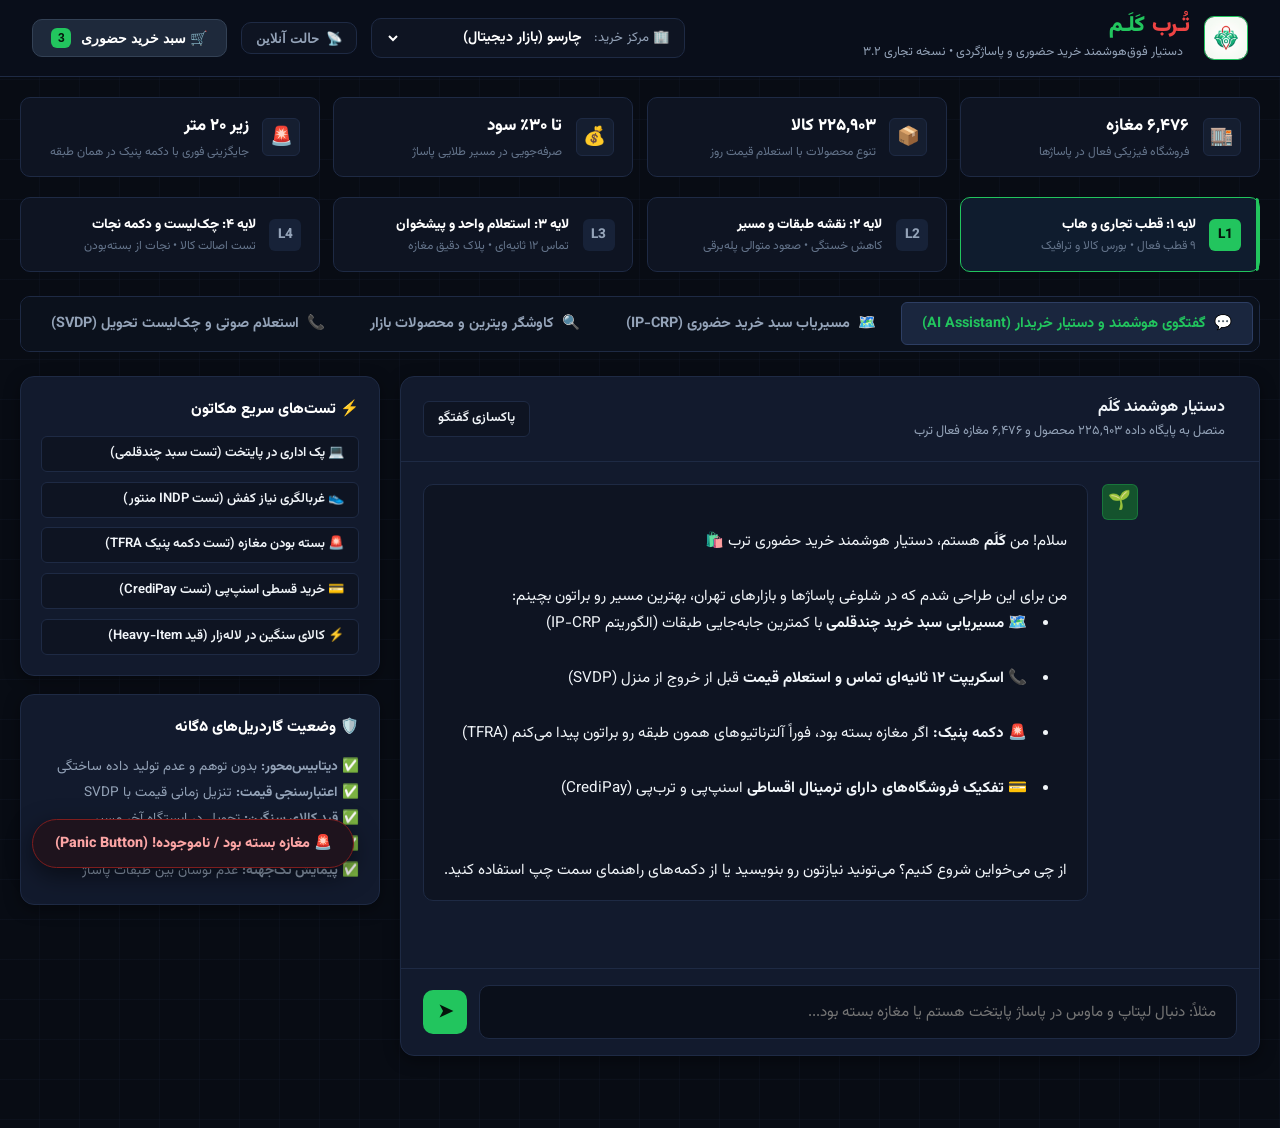
==== public/index.html @ 480706a0 "feat(kalam): initial release of Kalam Torob in-person shopping assistant - Implement 7 retail physic" ====
<!DOCTYPE html>
<html lang="fa" dir="rtl">
<head>
  <meta charset="UTF-8">
  <meta name="viewport" content="width=device-width, initial-scale=1.0">
  <title>کَلَم | دستیار هوشمند خرید حضوری ترب</title>
  <meta name="description" content="سیستم فوق‌پیشرفته خرید حضوری ترب (کَلَم) - بهینه‌سازی سبد خرید چندقلمی در پاساژها، ناوبری طبقات، استعلام صوتی و دکمه نجات پنیک">
  <link rel="stylesheet" href="./app.css">
</head>
<body>

  <!-- Top Floating Glass Navigation Bar -->
  <header class="navbar" id="app-navbar">
    <div class="brand-wrapper" id="brand-home-btn">
      <img src="./logo.jpg" alt="لوگوی کلم ترب" class="brand-logo-img" id="brand-logo">
      <div class="brand-info">
        <h1>
          <span class="torob-badge">تُـرب</span>
          <span class="kalam-badge">کَلَـم</span>
        </h1>
        <div class="brand-subtitle">
          <span class="live-indicator"></span>
          دستیار فوق‌هوشمند خرید حضوری و پاساژگردی • نسخه تجاری ۳.۲
        </div>
      </div>
    </div>

    <div class="nav-actions">
      <!-- Commercial Hub Selector -->
      <div class="hub-select-container">
        <label for="hub-selector">🏢 مرکز خرید:</label>
        <select id="hub-selector">
          <option value="چارسو" selected>چارسو (بازار دیجیتال)</option>
          <option value="علاءالدین">علاءالدین (موبایل و قطعات)</option>
          <option value="پایتخت">پایتخت (میرداماد، IT و لپ‌تاپ)</option>
          <option value="لاله زار">لاله‌زار (صنعتی و الکتریک)</option>
          <option value="شوش">شوش (لوازم خانگی و بلور)</option>
          <option value="سپه سالار">سپه‌سالار (کیف و کفش)</option>
          <option value="فردوسی">فردوسی (مرکز تجارت جهانی)</option>
          <option value="امجد">امجد (قطعات الکترونیک)</option>
          <option value="بازار بزرگ">بازار بزرگ تهران (۱۵ خرداد)</option>
        </select>
      </div>

      <!-- Offline Mode Toggle -->
      <button class="offline-toggle-btn" id="offline-mode-btn" title="شبیه‌سازی قطعی آنتن سیم‌کارت در زیرزمین پاساژها">
        <span class="offline-icon">📡</span>
        <span id="offline-label">حالت آنلاین</span>
      </button>

      <!-- Cart Quick Pill Button -->
      <button class="cart-pill-btn" id="cart-pill-btn">
        <span>🛒 سبد خرید حضوری</span>
        <span class="cart-count" id="header-cart-count">3</span>
      </button>
    </div>
  </header>

  <!-- Main Application Container -->
  <main class="app-container">

    <!-- Live Market KPI Command Bar -->
    <section class="market-kpi-bar" aria-label="شاخص‌های زنده بازار فیزیکی">
      <div class="kpi-card">
        <div class="kpi-icon-circle kpi-shops">🏬</div>
        <div>
          <div class="kpi-val">۶,۴۷۶ مغازه</div>
          <div class="kpi-label">فروشگاه فیزیکی فعال در پاساژها</div>
        </div>
      </div>

      <div class="kpi-card">
        <div class="kpi-icon-circle kpi-products">📦</div>
        <div>
          <div class="kpi-val">۲۲۵,۹۰۳ کالا</div>
          <div class="kpi-label">تنوع محصولات با استعلام قیمت روز</div>
        </div>
      </div>

      <div class="kpi-card">
        <div class="kpi-icon-circle kpi-savings">💰</div>
        <div>
          <div class="kpi-val">تا ۳۰٪ سود</div>
          <div class="kpi-label">صرفه‌جویی در مسیر طلایی پاساژ</div>
        </div>
      </div>

      <div class="kpi-card">
        <div class="kpi-icon-circle kpi-panic">🚨</div>
        <div>
          <div class="kpi-val">زیر ۲۰ متر</div>
          <div class="kpi-label">جایگزینی فوری با دکمه پنیک در همان طبقه</div>
        </div>
      </div>
    </section>

    <!-- Kalam 4-Layer Stepper: استعاره کَلَم (پوست‌کندن لایه‌های خرید حضوری در بازار) -->
    <section class="kalam-layers-container" id="kalam-layers-bar" aria-label="لایه‌های پوست‌کندن خرید در بازار">
      <div class="layer-step-card active" data-step="1" id="layer-step-1" onclick="app.activateLayer(1)" title="لایه ۱: انتخاب پاساژ و هاب تجاری">
        <div class="layer-number-badge">L1</div>
        <div>
          <div class="layer-text-title">لایه ۱: قطب تجاری و هاب</div>
          <div class="layer-text-desc">۹ قطب فعال • بورس کالا و ترافیک</div>
        </div>
      </div>
      <div class="layer-step-card" data-step="2" id="layer-step-2" onclick="app.activateLayer(2)" title="لایه ۲: نقشه طبقات و مسیر بهینه">
        <div class="layer-number-badge">L2</div>
        <div>
          <div class="layer-text-title">لایه ۲: نقشه طبقات و مسیر</div>
          <div class="layer-text-desc">کاهش خستگی • صعود متوالی پله‌برقی</div>
        </div>
      </div>
      <div class="layer-step-card" data-step="3" id="layer-step-3" onclick="app.activateLayer(3)" title="لایه ۳: استعلام واحد و پیشخوان">
        <div class="layer-number-badge">L3</div>
        <div>
          <div class="layer-text-title">لایه ۳: استعلام واحد و پیشخوان</div>
          <div class="layer-text-desc">تماس ۱۲ ثانیه‌ای • پلاک دقیق مغازه</div>
        </div>
      </div>
      <div class="layer-step-card" data-step="4" id="layer-step-4" onclick="app.activateLayer(4)" title="لایه ۴: تحویل، تست و دکمه نجات">
        <div class="layer-number-badge">L4</div>
        <div>
          <div class="layer-text-title">لایه ۴: چک‌لیست و دکمه نجات</div>
          <div class="layer-text-desc">تست اصالت کالا • نجات از بسته‌بودن</div>
        </div>
      </div>
    </section>

    <!-- Segmented Navigation Tabs -->
    <nav class="tabs-nav" id="tabs-nav">
      <button class="tab-btn active" data-tab="tab-chat" id="btn-tab-chat">
        <span>💬</span> گفتگوی هوشمند و دستیار خریدار (AI Assistant)
      </button>
      <button class="tab-btn" data-tab="tab-cart" id="btn-tab-cart">
        <span>🗺️</span> مسیریاب سبد خرید حضوری (IP-CRP)
      </button>
      <button class="tab-btn" data-tab="tab-market" id="btn-tab-market">
        <span>🔍</span> کاوشگر ویترین و محصولات بازار
      </button>
      <button class="tab-btn" data-tab="tab-dossier" id="btn-tab-dossier">
        <span>📞</span> استعلام صوتی و چک‌لیست تحویل (SVDP)
      </button>
      <button class="tab-btn" data-tab="tab-whitepaper" id="btn-tab-whitepaper">
        <span>📑</span> وایت‌پیپر و الگوریتم‌های ۷گانه
      </button>
    </nav>

    <!-- Tab 1: AI Assistant Console -->
    <section class="tab-content-view" id="view-chat">
      <div class="chat-grid">
        <!-- Main Chat Box -->
        <div class="chat-box matte-card">
          <div class="chat-header">
            <div class="chat-header-title">
              <span class="live-indicator"></span>
              <div>
                <strong>دستیار هوشمند کَلَم</strong>
                <div style="font-size: 0.8rem; color: var(--text-secondary);">متصل به پایگاه داده ۲۲۵,۹۰۳ محصول و ۶,۴۷۶ مغازه فعال ترب</div>
              </div>
            </div>
            <button class="chip-btn" id="clear-chat-btn">پاکسازی گفتگو</button>
          </div>

          <div class="chat-messages" id="chat-messages">
            <!-- Messages rendered dynamically -->
          </div>

          <div class="chat-input-area">
            <input type="text" class="chat-input" id="chat-input" placeholder="مثلاً: دنبال لپتاپ و ماوس در پاساژ پایتخت هستم یا مغازه بسته بود..." />
            <button class="chat-send-btn" id="chat-send-btn" title="ارسال پیام">➤</button>
          </div>
        </div>

        <!-- Chat Sidebar / Live Assistant Insights -->
        <aside class="chat-sidebar">
          <div class="insight-card matte-card">
            <h3>⚡ تست‌های سریع هکاتون</h3>
            <div style="display: flex; flex-direction: column; gap: 0.6rem;">
              <button class="chip-btn quick-prompt-btn" data-prompt="من یک لپتاپ ایسوس و ماوس لاجیتک میخوام برام مسیر پاساژ پایتخت رو بچین">
                💻 پک اداری در پایتخت (تست سبد چندقلمی)
              </button>
              <button class="chip-btn quick-prompt-btn" data-prompt="دنبال یه کفش کتونی خوب برای پیاده‌روی هستم">
                👟 غربالگری نیاز کفش (تست INDP منتور)
              </button>
              <button class="chip-btn quick-prompt-btn" data-prompt="مغازه مدنظرم در پاساژ بسته بود یا کالا ناموجوده">
                🚨 بسته بودن مغازه (تست دکمه پنیک TFRA)
              </button>
              <button class="chip-btn quick-prompt-btn" data-prompt="فروشگاه‌های حضوری دارای اقساط اسنپ پی در چارسو">
                💳 خرید قسطی اسنپ‌پی (تست CrediPay)
              </button>
              <button class="chip-btn quick-prompt-btn" data-prompt="پک تجهیزات کارگاهی الکتروموتور و سیم برق در لاله زار">
                ⚡ کالای سنگین در لاله‌زار (قید Heavy-Item)
              </button>
            </div>
          </div>

          <div class="insight-card matte-card">
            <h3>🛡️ وضعیت گاردریل‌های ۵گانه</h3>
            <ul style="font-size: 0.85rem; color: var(--text-secondary); line-height: 1.9; list-style: none;">
              <li>✅ <strong>دیتابیس‌محور:</strong> بدون توهم و عدم تولید داده ساختگی</li>
              <li>✅ <strong>اعتبارسنجی قیمت:</strong> تنزیل زمانی قیمت با SVDP</li>
              <li>✅ <strong>قید کالای سنگین:</strong> تحویل در ایستگاه آخر مسیر</li>
              <li>✅ <strong>رد جانشین رقیب:</strong> فیلتر برندهای هم‌عرض در PACO</li>
              <li>✅ <strong>پیمایش تک‌جهته:</strong> عدم نوسان بین طبقات پاساژ</li>
            </ul>
          </div>
        </aside>
      </div>
    </section>

    <!-- Tab 2: IP-CRP Golden Path Multi-Item Router -->
    <section class="tab-content-view" id="view-cart" style="display: none;">
      <div class="cart-builder-section">
        <!-- Cart Items List & Selector -->
        <div class="cart-items-panel matte-card">
          <div style="display: flex; justify-content: space-between; align-items: center;">
            <h3 style="font-size: 1.1rem; font-weight: 800;">📋 اقلام سبد خرید حضوری</h3>
            <span class="strategy-badge" id="cart-items-counter-badge">۳ کالا</span>
          </div>
          <p style="font-size: 0.85rem; color: var(--text-secondary);">
            اقلام زیر را انتخاب کنید تا کَلَم کمترین پیاده‌روی و بیشترین سود خرید را در پاساژ بچیند:
          </p>

          <div id="cart-items-list" style="display: flex; flex-direction: column; gap: 0.75rem;">
            <!-- Rendered dynamically -->
          </div>

          <div style="margin-top: 1rem; display: flex; flex-direction: column; gap: 0.6rem;">
            <button class="btn-primary-sm" id="btn-recompute-route">🔄 محاسبه مجدد مسیر بهینه</button>
            <button class="btn-outline-sm" id="btn-load-sample-preset">📦 لود سبد نمونه دیجیتال (پایتخت / چارسو)</button>
            <button class="btn-outline-sm" id="btn-load-industrial-preset">⚡ لود سبد نمونه کارگاهی (لاله‌زار)</button>
          </div>
        </div>

        <!-- Route Visualization & Strategy Output -->
        <div class="route-output-panel">
          <!-- Strategy Comparison Cards -->
          <div class="strategy-cards-grid">
            <div class="strategy-card active" id="strat-same-hub" onclick="app.selectStrategy('same_hub')">
              <span class="strategy-badge">🌟 پیشنهاد طلایی کلم</span>
              <h4 style="font-weight: 800;">مسیر طلایی پاساژ (Same-Hub)</h4>
              <p style="font-size: 0.85rem; color: var(--text-secondary); margin-top: 2px;">پیمایش یک‌طرفه طبقات با کمترین خستگی</p>
              <div class="strategy-price" id="strat-same-hub-price">در حال محاسبه...</div>
              <div style="font-size: 0.85rem; color: var(--kalam-emerald); font-weight: 700;">توقف‌ها: <span id="strat-same-hub-stops">-</span> • زمان: <span id="strat-same-hub-time">-</span></div>
            </div>

            <div class="strategy-card" id="strat-single-stop" onclick="app.selectStrategy('single_stop')">
              <h4 style="font-weight: 800;">تک‌فروشگاه (Single-Stop)</h4>
              <p style="font-size: 0.85rem; color: var(--text-secondary); margin-top: 2px;">یک فاکتور بدون جابه‌جایی بین مغازه‌ها</p>
              <div class="strategy-price" id="strat-single-stop-price">-</div>
              <div style="font-size: 0.85rem; color: var(--text-muted);">بدون پیاده‌روی (با هزینه بیشتر فاکتور)</div>
            </div>

            <div class="strategy-card" id="strat-bargain" onclick="app.selectStrategy('bargain')">
              <h4 style="font-weight: 800;">ارزان‌ترین قیمت (City Bargain)</h4>
              <p style="font-size: 0.85rem; color: var(--text-secondary); margin-top: 2px;">پایین‌ترین قیمت در کل بازار تهران</p>
              <div class="strategy-price" id="strat-bargain-price">-</div>
              <div style="font-size: 0.85rem; color: var(--gold-amber); font-weight: 700;">نیاز به جابه‌جایی بین راسته‌های مجاور</div>
            </div>
          </div>

          <!-- Savings Highlight Banner -->
          <div class="savings-banner" id="savings-banner">
            <div>
              <div class="savings-highlight" id="savings-title">💰 صرفه‌جویی چشمگیر در خرید حضوری</div>
              <div style="font-size: 0.9rem; color: var(--text-primary); margin-top: 0.35rem;" id="savings-desc">
                با ۳ توقف در طبقات متوالی پاساژ، ۴,۲۰۰,۰۰۰ تومان (۲۱.۴٪) نسبت به خرید از یک مغازه سود می‌کنید!
              </div>
            </div>
            <button class="btn-primary-sm" id="btn-save-offline-route" style="white-space: nowrap;">💾 ذخیره آفلاین مسیر</button>
          </div>

          <!-- Itinerary Timeline -->
          <div class="matte-card" style="padding: 1.75rem;">
            <div style="display: flex; justify-content: space-between; align-items: center; margin-bottom: 1.25rem;">
              <h3 style="font-size: 1.2rem; font-weight: 900;">🗺️ برنامه گام‌به‌گام حرکت در پاساژ (پیمایش یک‌طرفه طبقات)</h3>
              <div style="font-size: 0.9rem; color: var(--cyber-cyan); font-weight: 700;" id="route-summary-stats">
                ۳ توقف • ۱۳۵ متر پیاده‌روی • تخمین زمان: ۳۵ دقیقه
              </div>
            </div>

            <div class="itinerary-timeline" id="itinerary-timeline">
              <!-- Rendered dynamically -->
            </div>
          </div>
        </div>
      </div>
    </section>

    <!-- Tab 3: Market Explorer & Product Catalog -->
    <section class="tab-content-view" id="view-market" style="display: none;">
      <!-- Search Bar -->
      <div class="search-bar-section">
        <div class="search-input-wrapper">
          <input type="text" class="search-input-field" id="search-input" placeholder="جستجوی فوق‌سریع در میان ۲۲۵,۹۰۳ کالا (مثلاً: لپتاپ ایسوس، سامسونگ، ایرپاد، دریل، کتونی...)" />
        </div>
        <button class="search-action-btn" id="search-btn">جستجو در بازار</button>
      </div>

      <!-- Quick Category Chips -->
      <div style="display: flex; gap: 0.6rem; overflow-x: auto; margin-bottom: 1.75rem; padding-bottom: 0.5rem;">
        <button class="chip-btn cat-chip active" data-cat="">همه دسته‌ها</button>
        <button class="chip-btn cat-chip" data-cat="گوشی موبایل">گوشی موبایل</button>
        <button class="chip-btn cat-chip" data-cat="هدفون، هدست و هندزفری">هدفون و هندزفری</button>
        <button class="chip-btn cat-chip" data-cat="لپ تاپ و نوت بوک">لپ‌تاپ</button>
        <button class="chip-btn cat-chip" data-cat="ساعت و مچ بند هوشمند">ساعت هوشمند</button>
        <button class="chip-btn cat-chip" data-cat="ابزار برقی و شارژی">ابزار برقی و شارژی</button>
        <button class="chip-btn cat-chip" data-cat="کفش و کتونی">کفش و کتونی</button>
      </div>

      <!-- Products Grid -->
      <div class="products-grid" id="products-grid">
        <!-- Rendered dynamically -->
      </div>
    </section>

    <!-- Tab 4: SVDP Voice Inquiry & Counter Checklist -->
    <section class="tab-content-view" id="view-dossier" style="display: none;">
      <div style="display: grid; grid-template-columns: 1fr 1fr; gap: 1.5rem;">
        <!-- 12-Second Bazaar Phone Script Card -->
        <div class="matte-card" style="padding: 2rem;">
          <h3 style="display: flex; align-items: center; gap: 0.6rem; margin-bottom: 1rem; font-size: 1.2rem; font-weight: 800;">
            <span>📞</span> اسکریپت استعلام تلفنی ۱۲ ثانیه‌ای (SVDP)
          </h3>
          <p style="font-size: 0.9rem; color: var(--text-secondary); margin-bottom: 1.25rem;">
            این اسکریپت استاندارد بازار بر اساس بررسی‌های میدانی پاساژ علاءالدین و چارسو تدوین شده تا بدون معطلی و در کمتر از ۱۲ ثانیه، موجودی قطعی و قیمت روز استعلام شود:
          </p>

          <div style="background: rgba(0,0,0,0.35); border-radius: var(--radius-md); padding: 1.35rem; border: 1px solid var(--border-subtle); margin-bottom: 1.25rem;">
            <div style="font-size: 0.85rem; color: var(--cyber-cyan); font-weight: 700; margin-bottom: 0.5rem;">متن آماده قرائت پای تلفن:</div>
            <p style="font-size: 1.05rem; line-height: 1.9; font-weight: 500;" id="phone-script-text">
              «سلام وقت بخیر، از سمت ترب تماس می‌گیرم. آیا مدل گوشی سامسونگ A55 حافظه ۲۵۶ رو موجود دارین و قیمت روزتون همون ۲۱,۴۵۰,۰۰۰ تومان هست؟ برای خرید حضوری تا چه ساعتی تشریف دارید؟»
            </p>
          </div>

          <div class="wave-container">
            <div class="wave-bar"></div>
            <div class="wave-bar"></div>
            <div class="wave-bar"></div>
            <div class="wave-bar"></div>
            <div class="wave-bar"></div>
            <div class="wave-bar"></div>
          </div>

          <div style="display: flex; gap: 0.85rem;">
            <button class="btn-primary-sm" id="btn-trigger-call" style="flex: 1;">
              📞 تماس مستقیم با فروشگاه (Click-to-Call)
            </button>
            <button class="btn-outline-sm" id="btn-copy-chat-draft">
              💬 کپی متن رزرو پیام‌رسان
            </button>
          </div>
        </div>

        <!-- 5-Minute In-Person Counter Checklist -->
        <div class="matte-card" style="padding: 2rem;">
          <h3 style="display: flex; align-items: center; gap: 0.6rem; margin-bottom: 1rem; font-size: 1.2rem; font-weight: 800;">
            <span>📋</span> چک‌لیست ۵ دقیقه‌ای پای پیشخوان مغازه
          </h3>
          <p style="font-size: 0.9rem; color: var(--text-secondary); margin-bottom: 1.25rem;">
            قبل از پرداخت وجه و ترک پیشخوان فروشگاه، این ۴ آزمون ضروری را تیک بزنید:
          </p>

          <div style="display: flex; flex-direction: column; gap: 1.15rem;">
            <label style="display: flex; gap: 0.85rem; align-items: flex-start; cursor: pointer; font-size: 0.95rem;">
              <input type="checkbox" checked style="width: 22px; height: 22px; accent-color: var(--kalam-emerald); margin-top: 2px;">
              <div>
                <strong>۱. انطباق سریال کالا و استعلام سامانه همتا</strong>
                <div style="font-size: 0.8rem; color: var(--text-muted); margin-top: 2px;">کد دستوری *7777# را شماره‌گیری و سریال روی جعبه را با برچسب دستگاه مطابقت دهید.</div>
              </div>
            </label>

            <label style="display: flex; gap: 0.85rem; align-items: flex-start; cursor: pointer; font-size: 0.95rem;">
              <input type="checkbox" style="width: 22px; height: 22px; accent-color: var(--kalam-emerald); margin-top: 2px;">
              <div>
                <strong>۲. بررسی پلمپ اصالت و عدم آثار بازشدگی</strong>
                <div style="font-size: 0.8rem; color: var(--text-muted); margin-top: 2px;">برچسب هولوگرام شرکتی و سلامت فیزیکی بدنه را با دقت بازبینی کنید.</div>
              </div>
            </label>

            <label style="display: flex; gap: 0.85rem; align-items: flex-start; cursor: pointer; font-size: 0.95rem;">
              <input type="checkbox" style="width: 22px; height: 22px; accent-color: var(--kalam-emerald); margin-top: 2px;">
              <div>
                <strong>۳. دریافت فاکتور معتبر با مهر فروشگاه و قید گارانتی</strong>
                <div style="font-size: 0.8rem; color: var(--text-muted); margin-top: 2px;">شماره تماس ثابت، نشانی پاساژ، شماره سریال و مدت گارانتی در فاکتور قید شده باشد.</div>
              </div>
            </label>

            <label style="display: flex; gap: 0.85rem; align-items: flex-start; cursor: pointer; font-size: 0.95rem;">
              <input type="checkbox" style="width: 22px; height: 22px; accent-color: var(--kalam-emerald); margin-top: 2px;">
              <div>
                <strong>۴. اعتبارسنجی درگاه پرداخت یا پایانه اقساطی (BNPL)</strong>
                <div style="font-size: 0.8rem; color: var(--text-muted); margin-top: 2px;">در صورت استفاده از اسنپ‌پی یا ترب‌پی، از اتصال ترمینال فروشگاه مطمئن شوید.</div>
              </div>
            </label>
          </div>

          <div style="margin-top: 1.5rem; background: rgba(0, 230, 118, 0.1); border: 1px solid var(--kalam-emerald); padding: 0.85rem 1.25rem; border-radius: var(--radius-md); font-size: 0.85rem; color: #4ade80;">
            🛡️ تمام فروشگاه‌های حاضر در کَلَم دارای سابقه احراز هویت شده در ترب هستند.
          </div>
        </div>
      </div>
    </section>

    <!-- Tab 5: Whitepaper & Architecture Specs -->
    <section class="tab-content-view" id="view-whitepaper" style="display: none;">
      <div class="matte-card" style="padding: 2.25rem;">
        <div style="display: flex; justify-content: space-between; align-items: center; margin-bottom: 2rem;">
          <div>
            <h2 style="font-size: 1.65rem; font-weight: 900;">وایت‌پیپر و معماری الگوریتم‌های ۷گانه کَلَم</h2>
            <p style="color: var(--text-secondary); font-size: 0.95rem; margin-top: 0.35rem;">
              مستند کامل پژوهشی و تحلیل داده‌های ۲۲۵,۹۰۳ محصول و ۶,۴۷۶ فروشگاه فیزیکی تهران
            </p>
          </div>
          <div style="display: flex; gap: 0.85rem;">
            <a href="/WHITEPAPER_KALAM.pdf" download class="btn-primary-sm" style="text-decoration: none; display: flex; align-items: center; gap: 0.5rem; padding: 0.75rem 1.25rem;">
              📥 دانلود نسخه چاپی PDF (۲.۰۹ مگابایت)
            </a>
            <a href="/whitepaper_render.html" target="_blank" class="btn-outline-sm" style="text-decoration: none; padding: 0.75rem 1.25rem;">
              🌐 نمایش کامل HTML
            </a>
          </div>
        </div>

        <div style="display: grid; grid-template-columns: repeat(auto-fit, minmax(320px, 1fr)); gap: 1.35rem;">
          <div class="matte-card" style="padding: 1.4rem;">
            <span class="strategy-badge">الگوریتم ۱</span>
            <h4 style="margin: 0.75rem 0 0.5rem 0; font-weight: 800;">IP-CRP Router</h4>
            <p style="font-size: 0.9rem; color: var(--text-secondary); line-height: 1.7;">
              موتور بهینه‌سازی سبد خرید چندقلمی در فضای سه‌بعدی پاساژها با قید پیمایش یک‌طرفه طبقات و کالای سنگین در ایستگاه آخر.
            </p>
          </div>

          <div class="matte-card" style="padding: 1.4rem;">
            <span class="strategy-badge">الگوریتم ۲</span>
            <h4 style="margin: 0.75rem 0 0.5rem 0; font-weight: 800;">PACO Engine</h4>
            <p style="font-size: 0.9rem; color: var(--text-secondary); line-height: 1.7;">
              موتور مکمل نامتقارن و فضایی در پاساژ با فرمول ضربی ۴ فاکتوره و فیلتر خودکار برندهای رقیب و جانشین.
            </p>
          </div>

          <div class="matte-card" style="padding: 1.4rem;">
            <span class="strategy-badge">الگوریتم ۳</span>
            <h4 style="margin: 0.75rem 0 0.5rem 0; font-weight: 800;">IMWP Parser</h4>
            <p style="font-size: 0.9rem; color: var(--text-secondary); line-height: 1.7;">
              ناوبری خرد درون پاساژ و استخراج واحد متنی، طبقات منفی و تولید راهنمای کلامی سه‌مرحله‌ای پاساژگردی.
            </p>
          </div>

          <div class="matte-card" style="padding: 1.4rem;">
            <span class="strategy-badge">الگوریتم ۴</span>
            <h4 style="margin: 0.75rem 0 0.5rem 0; font-weight: 800;">CrediPay Matcher</h4>
            <p style="font-size: 0.9rem; color: var(--text-secondary); line-height: 1.7;">
              موتور تطبیق خرید اعتباری و اقساطی BNPL ایرانی (اسنپ‌پی، ترب‌پی، تارا، دیجی‌پی) و وزن‌دهی به پایانه فیزیکی.
            </p>
          </div>

          <div class="matte-card" style="padding: 1.4rem;">
            <span class="strategy-badge">الگوریتم ۵</span>
            <h4 style="margin: 0.75rem 0 0.5rem 0; font-weight: 800;">INDP Engine</h4>
            <p style="font-size: 0.9rem; color: var(--text-secondary); line-height: 1.7;">
              غربال تعاملی نیاز مبهم خریدار با درخت تشخیصی ۲ مرحله‌ای در کمتر از ۳ ثانیه بدون اتلاف وقت در بازار.
            </p>
          </div>

          <div class="matte-card" style="padding: 1.4rem;">
            <span class="strategy-badge">الگوریتم ۶</span>
            <h4 style="margin: 0.75rem 0 0.5rem 0; font-weight: 800;">SVDP Engine</h4>
            <p style="font-size: 0.9rem; color: var(--text-secondary); line-height: 1.7;">
              استعلام تلفنی و اعتبارسنجی موجودی پیش از حرکت با تنزیل زمانی قیمت و اسکریپت صوتی ۱۲ ثانیه‌ای تماس.
            </p>
          </div>

          <div class="matte-card" style="padding: 1.4rem;">
            <span class="strategy-badge" style="background: rgba(239, 68, 68, 0.2); color: #f87171; border-color: rgba(239, 68, 68, 0.4);">الگوریتم ۷</span>
            <h4 style="margin: 0.75rem 0 0.5rem 0; font-weight: 800;">TFRA Panic Fallback</h4>
            <p style="font-size: 0.9rem; color: var(--text-secondary); line-height: 1.7;">
              معماری جایگزینی اضطراری سه‌لایه (همین طبقه زیر ۲۰ متر، همان پاساژ، راسته مجاور) هنگام مواجهه با مغازه بسته.
            </p>
          </div>
        </div>
      </div>
    </section>

  </main>

  <!-- Sticky Pulsing Emergency Panic Button (Bottom-Left) -->
  <button class="panic-floating-btn" id="panic-floating-btn">
    <span>🚨 مغازه بسته بود / ناموجوده! (Panic Button)</span>
  </button>

  <!-- Panic Emergency Modal -->
  <div class="modal-overlay" id="panic-modal">
    <div class="modal-container">
      <button class="modal-close-btn" onclick="app.closeModal('panic-modal')">✕</button>
      <div style="display: flex; align-items: center; gap: 0.85rem; margin-bottom: 1.25rem;">
        <span style="font-size: 2.25rem;">🚨</span>
        <div>
          <h3 style="color: #ef4444; font-size: 1.35rem; font-weight: 900;">دکمه نجات پاساژ: مغازه بسته یا کالا ناموجود است!</h3>
          <p style="font-size: 0.9rem; color: var(--text-secondary);" id="panic-modal-subtitle">
            در کمتر از ۱٫۵ ثانیه، فروشگاه‌های جایگزین در همان پاساژ و طبقه برای شما استخراج شد:
          </p>
        </div>
      </div>

      <div id="panic-fallbacks-list" style="margin-top: 1.25rem;">
        <!-- Fallbacks rendered dynamically -->
      </div>

      <div style="margin-top: 1.75rem; text-align: left;">
        <button class="btn-primary-sm" onclick="app.closeModal('panic-modal')">متشکرم، مسیر جدید را دنبال می‌کنم</button>
      </div>
    </div>
  </div>

  <!-- Product Detail & PACO Complementary Modal -->
  <div class="modal-overlay" id="product-modal">
    <div class="modal-container">
      <button class="modal-close-btn" onclick="app.closeModal('product-modal')">✕</button>
      <div id="product-modal-content">
        <!-- Rendered dynamically -->
      </div>
    </div>
  </div>

  <!-- INDP Ambiguous Need Modal -->
  <div class="modal-overlay" id="indp-modal">
    <div class="modal-container">
      <button class="modal-close-btn" onclick="app.closeModal('indp-modal')">✕</button>
      <div id="indp-modal-content">
        <!-- Rendered dynamically -->
      </div>
    </div>
  </div>

  <!-- Toast Container -->
  <div class="toast-container" id="toast-container"></div>

  <script src="./app.js"></script>
</body>
</html>
---- public/app.css ----
/* ==========================================================================
   کَلَم (Kalam) - سیستم هوشمند خرید حضوری ترب
   Style: Linear / Apple Matte Studio Dark with Cabbage Green Identity
   Version: 5.0 Precision Matte
   ========================================================================== */

@import url('https://fonts.googleapis.com/css2?family=Vazirmatn:wght@300;400;500;600;700;800;900&family=JetBrains+Mono:wght@400;500;700&display=swap');

:root {
  /* لایه‌های مات سربی و گرافیتی (بدون شیشه و بدون نئون) */
  --bg-app: #080c14;
  --bg-surface: #0e1422;
  --bg-card: #121a2d;
  --bg-card-hover: #17223b;
  --bg-subtle: #1c2742;
  --bg-input: #0a0f1a;
  
  /* خطوط و مرزهای هندسی دقیق */
  --border-line: #1e2a44;
  --border-line-hover: #2d3e63;
  --border-active: #22c55e;
  
  /* هویت بصری کَلَم (سبز برگ کلم و تازگی بازار) */
  --kalam-green: #22c55e;
  --kalam-green-dark: #16a34a;
  --kalam-green-subtle: rgba(34, 197, 94, 0.1);
  --kalam-green-border: rgba(34, 197, 94, 0.3);
  --kalam-sage: #86efac;
  
  /* هویت ترب */
  --torob-red: #ef4444;
  --torob-red-dark: #dc2626;
  --torob-red-subtle: rgba(239, 68, 68, 0.1);
  
  /* رنگ‌های کمکی کارکردی */
  --accent-cyan: #38bdf8;
  --accent-amber: #f59e0b;
  --accent-amber-subtle: rgba(245, 158, 11, 0.12);
  
  /* تایپوگرافی باکنتراست و بسیار خوانا */
  --text-pure: #ffffff;
  --text-primary: #f1f5f9;
  --text-secondary: #94a3b8;
  --text-muted: #64748b;
  
  /* سایه‌های ملایم جهت تفکیک عمق بدون درخشش */
  --shadow-sm: 0 1px 3px rgba(0, 0, 0, 0.3);
  --shadow-card: 0 4px 16px rgba(0, 0, 0, 0.4);
  --shadow-modal: 0 20px 50px rgba(0, 0, 0, 0.7);
  
  /* انحناها در استاندارد مینیمال مهندسی */
  --radius-sm: 6px;
  --radius-md: 10px;
  --radius-lg: 14px;
  --radius-xl: 20px;
  --radius-full: 9999px;
  
  /* ترنزیشن روان */
  --transition: all 0.2s cubic-bezier(0.16, 1, 0.3, 1);
}

* {
  box-sizing: border-box;
  margin: 0;
  padding: 0;
}

body {
  font-family: 'Vazirmatn', -apple-system, BlinkMacSystemFont, 'Segoe UI', Roboto, sans-serif;
  background-color: var(--bg-app);
  color: var(--text-primary);
  direction: rtl;
  min-height: 100vh;
  line-height: 1.7;
  overflow-x: hidden;
  position: relative;
  /* پس‌زمینه مات و یکدست با پترن خطی محو مهندسی */
  background-image: 
    linear-gradient(rgba(30, 42, 68, 0.15) 1px, transparent 1px),
    linear-gradient(90deg, rgba(30, 42, 68, 0.15) 1px, transparent 1px);
  background-size: 40px 40px;
  background-position: -1px -1px;
}

/* اسکرول بار مهندسی */
::-webkit-scrollbar {
  width: 6px;
  height: 6px;
}
::-webkit-scrollbar-track {
  background: var(--bg-app);
}
::-webkit-scrollbar-thumb {
  background: #25334e;
  border-radius: var(--radius-full);
}
::-webkit-scrollbar-thumb:hover {
  background: #3b4e75;
}

/* کارت مات پایه */
.matte-card {
  background: var(--bg-card);
  border: 1px solid var(--border-line);
  border-radius: var(--radius-lg);
  box-shadow: var(--shadow-card);
  transition: var(--transition);
  position: relative;
}

.matte-card:hover {
  border-color: var(--border-line-hover);
}

/* ==========================================================================
   Header & Navbar (Clean Matte Studio)
   ========================================================================== */
.navbar {
  position: sticky;
  top: 0;
  z-index: 1000;
  background: #090e1a;
  border-bottom: 1px solid var(--border-line);
  padding: 0.85rem 2rem;
  display: flex;
  align-items: center;
  justify-content: space-between;
}

.brand-wrapper {
  display: flex;
  align-items: center;
  gap: 0.9rem;
  cursor: pointer;
  text-decoration: none;
}

.brand-logo-img {
  width: 44px;
  height: 44px;
  border-radius: var(--radius-md);
  object-fit: cover;
  border: 1.5px solid var(--kalam-green);
}

.brand-info h1 {
  font-size: 1.35rem;
  font-weight: 900;
  display: flex;
  align-items: center;
  gap: 0.45rem;
  letter-spacing: -0.5px;
  line-height: 1.2;
}

.brand-info h1 span.torob-badge {
  color: var(--torob-red);
}

.brand-info h1 span.kalam-badge {
  color: var(--kalam-green);
  font-weight: 900;
}

.brand-subtitle {
  font-size: 0.78rem;
  color: var(--text-secondary);
  display: flex;
  align-items: center;
  gap: 0.4rem;
  margin-top: 2px;
}

.cabbage-leaf-tag {
  background: var(--kalam-green-subtle);
  color: var(--kalam-green);
  border: 1px solid var(--kalam-green-border);
  padding: 0.1rem 0.5rem;
  border-radius: var(--radius-sm);
  font-size: 0.7rem;
  font-weight: 700;
}

/* Nav Actions */
.nav-actions {
  display: flex;
  align-items: center;
  gap: 0.85rem;
}

.hub-select-container {
  display: flex;
  align-items: center;
  gap: 0.5rem;
  background: var(--bg-surface);
  border: 1px solid var(--border-line);
  padding: 0.45rem 0.9rem;
  border-radius: var(--radius-md);
  transition: var(--transition);
}

.hub-select-container:hover {
  border-color: var(--border-line-hover);
}

.hub-select-container label {
  font-size: 0.82rem;
  color: var(--text-secondary);
  white-space: nowrap;
}

.hub-select-container select {
  background: transparent;
  color: var(--text-pure);
  border: none;
  font-family: inherit;
  font-size: 0.88rem;
  font-weight: 700;
  outline: none;
  cursor: pointer;
}

.hub-select-container select option {
  background: var(--bg-surface);
  color: white;
}

.offline-toggle-btn {
  display: flex;
  align-items: center;
  gap: 0.45rem;
  background: var(--bg-surface);
  border: 1px solid var(--border-line);
  color: var(--text-secondary);
  padding: 0.48rem 0.9rem;
  border-radius: var(--radius-md);
  font-size: 0.82rem;
  font-weight: 600;
  cursor: pointer;
  transition: var(--transition);
}

.offline-toggle-btn:hover {
  border-color: var(--border-line-hover);
  color: var(--text-primary);
}

.offline-toggle-btn.active {
  background: var(--kalam-green-subtle);
  border-color: var(--kalam-green);
  color: var(--kalam-green);
}

.cart-pill-btn {
  display: flex;
  align-items: center;
  gap: 0.6rem;
  background: #1e293b;
  border: 1px solid #334155;
  color: var(--text-pure);
  padding: 0.48rem 1.15rem;
  border-radius: var(--radius-md);
  font-size: 0.88rem;
  font-weight: 800;
  cursor: pointer;
  transition: var(--transition);
}

.cart-pill-btn:hover {
  border-color: var(--kalam-green);
  background: #243248;
}

.cart-count {
  background: var(--kalam-green);
  color: #05140b;
  width: 20px;
  height: 20px;
  border-radius: var(--radius-sm);
  display: flex;
  align-items: center;
  justify-content: center;
  font-size: 0.75rem;
  font-weight: 900;
}

/* ==========================================================================
   شاخص‌های بازار فیزیکی (Market KPI Bar - Matte Studio)
   ========================================================================== */
.market-kpi-bar {
  display: grid;
  grid-template-columns: repeat(4, 1fr);
  gap: 0.85rem;
  margin-bottom: 1.25rem;
}

@media (max-width: 992px) {
  .market-kpi-bar {
    grid-template-columns: repeat(2, 1fr);
  }
}

.kpi-card {
  display: flex;
  align-items: center;
  gap: 0.85rem;
  padding: 0.85rem 1.15rem;
  background: var(--bg-surface);
  border: 1px solid var(--border-line);
  border-radius: var(--radius-md);
  transition: var(--transition);
}

.kpi-card:hover {
  border-color: var(--border-line-hover);
}

.kpi-icon-circle {
  width: 38px;
  height: 38px;
  border-radius: var(--radius-sm);
  background: #151e30;
  display: flex;
  align-items: center;
  justify-content: center;
  font-size: 1.15rem;
  flex-shrink: 0;
  border: 1px solid var(--border-line);
}

.kpi-val {
  font-size: 1.05rem;
  font-weight: 800;
  color: var(--text-pure);
}

.kpi-label {
  font-size: 0.75rem;
  color: var(--text-muted);
  margin-top: 2px;
}

/* ==========================================================================
   ویجت لایه‌های کَلَم: استعاره پوست‌کندن لایه‌های خرید (Kalam Layer Stepper)
   ========================================================================== */
.kalam-layers-container {
  display: grid;
  grid-template-columns: repeat(4, 1fr);
  gap: 0.85rem;
  margin-bottom: 1.5rem;
}

@media (max-width: 992px) {
  .kalam-layers-container {
    grid-template-columns: repeat(2, 1fr);
  }
}

.layer-step-card {
  padding: 0.9rem 1.1rem;
  background: var(--bg-surface);
  border: 1px solid var(--border-line);
  border-radius: var(--radius-md);
  display: flex;
  align-items: center;
  gap: 0.85rem;
  position: relative;
  cursor: pointer;
  user-select: none;
  transition: var(--transition);
}

.layer-step-card:hover {
  border-color: var(--border-line-hover);
  background: #141d2f;
}

.layer-step-card.active {
  border-color: var(--kalam-green);
  background: #0f1c2e;
}

.layer-step-card.active::after {
  content: "";
  position: absolute;
  top: 0;
  right: 0;
  bottom: 0;
  width: 3px;
  background: var(--kalam-green);
  border-radius: 0 var(--radius-md) var(--radius-md) 0;
}

.layer-number-badge {
  width: 32px;
  height: 32px;
  border-radius: var(--radius-sm);
  background: #172238;
  color: var(--text-secondary);
  font-size: 0.85rem;
  font-weight: 800;
  display: flex;
  align-items: center;
  justify-content: center;
  flex-shrink: 0;
}

.layer-step-card.active .layer-number-badge {
  background: var(--kalam-green);
  color: #05140b;
}

.layer-text-title {
  font-size: 0.85rem;
  font-weight: 800;
  color: var(--text-pure);
}

.layer-text-desc {
  font-size: 0.75rem;
  color: var(--text-muted);
}

/* ==========================================================================
   Segmented Navigation Tabs (Matte Line / Segmented)
   ========================================================================== */
.tabs-nav {
  display: flex;
  align-items: center;
  gap: 0.35rem;
  background: #0b111c;
  padding: 0.35rem;
  border-radius: var(--radius-md);
  border: 1px solid var(--border-line);
  margin-bottom: 1.5rem;
  overflow-x: auto;
}

.tab-btn {
  display: flex;
  align-items: center;
  gap: 0.5rem;
  background: transparent;
  color: var(--text-secondary);
  border: none;
  padding: 0.55rem 1.25rem;
  border-radius: var(--radius-sm);
  font-family: inherit;
  font-size: 0.9rem;
  font-weight: 700;
  cursor: pointer;
  white-space: nowrap;
  transition: var(--transition);
}

.tab-btn:hover {
  color: var(--text-primary);
  background: #162035;
}

.tab-btn.active {
  background: #1a263e;
  color: var(--kalam-green);
  border: 1px solid var(--border-line-hover);
}

/* ==========================================================================
   App Container & Panic Button
   ========================================================================== */
.app-container {
  max-width: 1400px;
  margin: 1.25rem auto 4.5rem auto;
  padding: 0 1.25rem;
}

/* دکمه پنیک: خونسرد، مهندسی و باوقار */
.panic-floating-btn {
  position: fixed;
  bottom: 2rem;
  left: 2rem;
  z-index: 999;
  display: flex;
  align-items: center;
  gap: 0.65rem;
  background: #1e131d;
  color: #fca5a5;
  border: 1.5px solid #7f1d1d;
  padding: 0.75rem 1.35rem;
  border-radius: var(--radius-full);
  font-family: inherit;
  font-size: 0.9rem;
  font-weight: 800;
  cursor: pointer;
  box-shadow: 0 8px 24px rgba(0, 0, 0, 0.5);
  transition: var(--transition);
}

.panic-floating-btn:hover {
  background: #991b1b;
  color: white;
  border-color: #ef4444;
  transform: translateY(-2px);
}

/* ==========================================================================
   Tab 1: AI Assistant & Co-Pilot (Linear Studio Style)
   ========================================================================== */
.chat-grid {
  display: grid;
  grid-template-columns: 1fr 360px;
  gap: 1.25rem;
}

@media (max-width: 992px) {
  .chat-grid {
    grid-template-columns: 1fr;
  }
}

.chat-box {
  display: flex;
  flex-direction: column;
  height: 680px;
}

.chat-header {
  padding: 1.1rem 1.4rem;
  border-bottom: 1px solid var(--border-line);
  display: flex;
  align-items: center;
  justify-content: space-between;
}

.chat-header-title {
  display: flex;
  align-items: center;
  gap: 0.75rem;
}

.chat-messages {
  flex: 1;
  padding: 1.4rem;
  overflow-y: auto;
  display: flex;
  flex-direction: column;
  gap: 1.25rem;
}

.message-row {
  display: flex;
  gap: 0.85rem;
  max-width: 88%;
}

.message-row.user {
  align-self: flex-start;
  flex-direction: row-reverse;
}

.message-row.assistant {
  align-self: flex-end;
}

.message-avatar {
  width: 36px;
  height: 36px;
  border-radius: var(--radius-sm);
  display: flex;
  align-items: center;
  justify-content: center;
  font-size: 1.15rem;
  flex-shrink: 0;
}

.message-avatar.user-av {
  background: #2563eb;
  color: white;
}

.message-avatar.bot-av {
  background: #14532d;
  color: var(--kalam-green);
  border: 1px solid var(--kalam-green-border);
}

.message-bubble {
  padding: 1rem 1.25rem;
  border-radius: var(--radius-md);
  font-size: 0.95rem;
  line-height: 1.8;
}

.message-row.user .message-bubble {
  background: #1d4ed8;
  color: white;
}

.message-row.assistant .message-bubble {
  background: var(--bg-surface);
  border: 1px solid var(--border-line);
}

.chat-input-area {
  padding: 1rem 1.4rem;
  border-top: 1px solid var(--border-line);
  display: flex;
  gap: 0.75rem;
  align-items: center;
}

.chat-input {
  flex: 1;
  background: var(--bg-input);
  border: 1px solid var(--border-line);
  padding: 0.85rem 1.2rem;
  border-radius: var(--radius-md);
  color: var(--text-pure);
  font-family: inherit;
  font-size: 0.95rem;
  outline: none;
  transition: var(--transition);
}

.chat-input:focus {
  border-color: var(--kalam-green);
}

.chat-send-btn {
  background: var(--kalam-green);
  color: #05140b;
  border: none;
  width: 44px;
  height: 44px;
  border-radius: var(--radius-md);
  display: flex;
  align-items: center;
  justify-content: center;
  font-size: 1.1rem;
  font-weight: 900;
  cursor: pointer;
  transition: var(--transition);
}

.chat-send-btn:hover {
  background: var(--kalam-green-dark);
}

/* Sidebar Insight Cards */
.chat-sidebar {
  display: flex;
  flex-direction: column;
  gap: 1.15rem;
}

.insight-card {
  padding: 1.25rem;
}

.insight-card h3 {
  font-size: 0.95rem;
  font-weight: 800;
  display: flex;
  align-items: center;
  gap: 0.5rem;
  margin-bottom: 0.85rem;
  color: var(--text-pure);
}

.chip-btn {
  background: var(--bg-surface);
  border: 1px solid var(--border-line);
  color: var(--text-primary);
  padding: 0.45rem 0.85rem;
  border-radius: var(--radius-sm);
  font-family: inherit;
  font-size: 0.82rem;
  font-weight: 600;
  cursor: pointer;
  transition: var(--transition);
  text-align: right;
  line-height: 1.5;
}

.chip-btn:hover {
  border-color: var(--kalam-green);
  color: var(--kalam-green);
  background: #142236;
}

/* ==========================================================================
   Tab 2: In-Person Cart Router (IP-CRP Linear Visualizer)
   ========================================================================== */
.cart-builder-section {
  display: grid;
  grid-template-columns: 360px 1fr;
  gap: 1.25rem;
}

@media (max-width: 992px) {
  .cart-builder-section {
    grid-template-columns: 1fr;
  }
}

.cart-items-panel {
  padding: 1.25rem;
  display: flex;
  flex-direction: column;
  gap: 1rem;
}

.cart-item-row {
  display: flex;
  align-items: center;
  justify-content: space-between;
  background: var(--bg-surface);
  padding: 0.75rem 1rem;
  border-radius: var(--radius-sm);
  border: 1px solid var(--border-line);
  transition: var(--transition);
}

.cart-item-row:hover {
  border-color: var(--border-line-hover);
}

.cart-item-title {
  font-size: 0.85rem;
  font-weight: 700;
  max-width: 230px;
  white-space: nowrap;
  overflow: hidden;
  text-overflow: ellipsis;
}

.remove-cart-item {
  background: transparent;
  border: none;
  color: #f87171;
  cursor: pointer;
  font-size: 1.1rem;
}

/* 3 Strategy Profiles Cards */
.strategy-cards-grid {
  display: grid;
  grid-template-columns: repeat(3, 1fr);
  gap: 1rem;
  margin-bottom: 1.25rem;
}

@media (max-width: 992px) {
  .strategy-cards-grid {
    grid-template-columns: 1fr;
  }
}

.strategy-card {
  padding: 1.2rem;
  border-radius: var(--radius-md);
  border: 1px solid var(--border-line);
  background: var(--bg-card);
  cursor: pointer;
  transition: var(--transition);
  position: relative;
}

.strategy-card:hover {
  border-color: var(--border-line-hover);
}

.strategy-card.active {
  border-color: var(--kalam-green);
  background: #0f1c2d;
}

.strategy-badge {
  position: absolute;
  top: 0.85rem;
  left: 0.85rem;
  background: var(--kalam-green-subtle);
  color: var(--kalam-green);
  padding: 0.2rem 0.6rem;
  border-radius: var(--radius-sm);
  font-size: 0.7rem;
  font-weight: 800;
  border: 1px solid var(--kalam-green-border);
}

.strategy-price {
  font-size: 1.35rem;
  font-weight: 900;
  color: var(--text-pure);
  margin: 0.5rem 0;
}

/* Savings Highlight Banner */
.savings-banner {
  background: #0b1f1a;
  border: 1px solid #15803d;
  border-radius: var(--radius-md);
  padding: 1.15rem 1.5rem;
  display: flex;
  align-items: center;
  justify-content: space-between;
  margin-bottom: 1.25rem;
}

.savings-highlight {
  font-size: 1.15rem;
  font-weight: 900;
  color: #4ade80;
}

/* Route Timeline (Metro / Rail Style) */
.itinerary-timeline {
  display: flex;
  flex-direction: column;
  gap: 1rem;
  position: relative;
  margin-top: 1.25rem;
}

.itinerary-step-card {
  display: flex;
  gap: 1.25rem;
  background: var(--bg-surface);
  border: 1px solid var(--border-line);
  border-radius: var(--radius-md);
  padding: 1.25rem 1.4rem;
  transition: var(--transition);
}

.itinerary-step-card:hover {
  border-color: var(--border-line-hover);
}

.step-number-col {
  display: flex;
  flex-direction: column;
  align-items: center;
  gap: 0.4rem;
}

.step-circle {
  width: 40px;
  height: 40px;
  border-radius: var(--radius-sm);
  background: #1a2742;
  color: var(--kalam-green);
  border: 1.5px solid var(--kalam-green-border);
  display: flex;
  align-items: center;
  justify-content: center;
  font-weight: 900;
  font-size: 1.1rem;
}

.step-details {
  flex: 1;
}

.step-shop-name {
  font-size: 1.1rem;
  font-weight: 800;
  color: var(--text-pure);
  margin-bottom: 0.2rem;
}

.step-mall-location {
  font-size: 0.85rem;
  color: var(--accent-cyan);
  display: flex;
  align-items: center;
  gap: 0.5rem;
  margin-bottom: 0.65rem;
  font-weight: 600;
}

.step-verbal-guide {
  background: var(--bg-card);
  border-radius: var(--radius-sm);
  padding: 0.75rem 1rem;
  font-size: 0.85rem;
  color: var(--text-secondary);
  margin-bottom: 0.75rem;
  border-right: 3px solid var(--kalam-green);
}

.step-items-list {
  display: flex;
  flex-wrap: wrap;
  gap: 0.5rem;
}

.step-item-tag {
  background: var(--bg-card);
  border: 1px solid var(--border-line);
  padding: 0.35rem 0.75rem;
  border-radius: var(--radius-sm);
  font-size: 0.8rem;
  display: flex;
  align-items: center;
  gap: 0.45rem;
}

.heavy-item-tag {
  background: var(--accent-amber-subtle);
  border-color: var(--accent-amber);
  color: #fbbf24;
  font-weight: 700;
}

/* ==========================================================================
   Tab 3: Market Explorer & Products Catalog
   ========================================================================== */
.search-bar-section {
  display: flex;
  gap: 0.75rem;
  margin-bottom: 1.25rem;
}

.search-input-wrapper {
  flex: 1;
  position: relative;
}

.search-input-field {
  width: 100%;
  background: var(--bg-surface);
  border: 1px solid var(--border-line);
  padding: 0.85rem 1.25rem;
  border-radius: var(--radius-md);
  color: var(--text-pure);
  font-family: inherit;
  font-size: 0.95rem;
  outline: none;
  transition: var(--transition);
}

.search-input-field:focus {
  border-color: var(--kalam-green);
}

.search-action-btn {
  background: var(--kalam-green);
  color: #05140b;
  border: none;
  padding: 0 1.75rem;
  border-radius: var(--radius-md);
  font-family: inherit;
  font-size: 0.95rem;
  font-weight: 800;
  cursor: pointer;
  transition: var(--transition);
}

.search-action-btn:hover {
  background: var(--kalam-green-dark);
}

.products-grid {
  display: grid;
  grid-template-columns: repeat(auto-fill, minmax(280px, 1fr));
  gap: 1.15rem;
}

.product-card {
  padding: 1.2rem;
  display: flex;
  flex-direction: column;
  justify-content: space-between;
  transition: var(--transition);
  background: var(--bg-surface);
  border: 1px solid var(--border-line);
  border-radius: var(--radius-md);
}

.product-card:hover {
  border-color: var(--border-line-hover);
  background: #141d30;
}

.product-title {
  font-size: 0.95rem;
  font-weight: 700;
  line-height: 1.5;
  margin-bottom: 0.5rem;
  color: var(--text-pure);
}

.product-meta {
  display: flex;
  align-items: center;
  justify-content: space-between;
  font-size: 0.8rem;
  color: var(--text-muted);
  margin-bottom: 1rem;
}

.product-price {
  font-size: 1.25rem;
  font-weight: 900;
  color: #38bdf8;
  margin-bottom: 1rem;
}

.product-actions {
  display: flex;
  gap: 0.5rem;
}

.btn-primary-sm {
  flex: 1;
  background: var(--kalam-green-subtle);
  color: var(--kalam-green);
  border: 1px solid var(--kalam-green-border);
  padding: 0.5rem 0.85rem;
  border-radius: var(--radius-sm);
  font-family: inherit;
  font-size: 0.82rem;
  font-weight: 700;
  cursor: pointer;
  transition: var(--transition);
  text-align: center;
}

.btn-primary-sm:hover {
  background: var(--kalam-green);
  color: #05140b;
}

.btn-outline-sm {
  background: transparent;
  color: var(--text-secondary);
  border: 1px solid var(--border-line);
  padding: 0.5rem 0.85rem;
  border-radius: var(--radius-sm);
  font-family: inherit;
  font-size: 0.82rem;
  font-weight: 600;
  cursor: pointer;
  transition: var(--transition);
  text-align: center;
}

.btn-outline-sm:hover {
  border-color: var(--text-primary);
  color: var(--text-primary);
  background: var(--bg-card);
}

/* ==========================================================================
   Modals & Fallback Tiers
   ========================================================================== */
.modal-overlay {
  position: fixed;
  inset: 0;
  z-index: 2000;
  background: rgba(0, 0, 0, 0.75);
  display: none;
  align-items: center;
  justify-content: center;
  padding: 1.5rem;
}

.modal-overlay.open {
  display: flex;
}

.modal-container {
  background: #0e1626;
  border: 1px solid #283756;
  border-radius: var(--radius-lg);
  max-width: 680px;
  width: 100%;
  max-height: 85vh;
  overflow-y: auto;
  box-shadow: var(--shadow-modal);
  padding: 2rem;
  position: relative;
}

.modal-close-btn {
  position: absolute;
  top: 1.25rem;
  left: 1.25rem;
  background: #172238;
  border: 1px solid var(--border-line);
  color: var(--text-secondary);
  width: 32px;
  height: 32px;
  border-radius: var(--radius-sm);
  cursor: pointer;
  display: flex;
  align-items: center;
  justify-content: center;
  font-size: 1.1rem;
  transition: var(--transition);
}

.modal-close-btn:hover {
  color: white;
  background: var(--torob-red);
}

.panic-fallback-item {
  background: var(--bg-surface);
  border: 1px solid var(--border-line);
  border-radius: var(--radius-sm);
  padding: 1rem 1.25rem;
  margin-bottom: 0.75rem;
  display: flex;
  justify-content: space-between;
  align-items: center;
}

.tier-badge {
  padding: 0.25rem 0.65rem;
  border-radius: var(--radius-sm);
  font-size: 0.75rem;
  font-weight: 800;
}

.tier-1 {
  background: var(--kalam-green-subtle);
  color: var(--kalam-green);
  border: 1px solid var(--kalam-green-border);
}

.tier-2 {
  background: rgba(56, 189, 248, 0.1);
  color: #38bdf8;
  border: 1px solid rgba(56, 189, 248, 0.3);
}

.tier-3 {
  background: var(--accent-amber-subtle);
  color: #fbbf24;
  border: 1px solid rgba(245, 158, 11, 0.3);
}

/* Audio wave simulator */
.wave-container {
  display: flex;
  align-items: center;
  justify-content: center;
  gap: 5px;
  height: 38px;
  margin: 1rem 0;
}

.wave-bar {
  width: 4px;
  height: 100%;
  background: var(--kalam-green);
  border-radius: var(--radius-full);
  animation: wave-freq 1.1s ease-in-out infinite;
}

.wave-bar:nth-child(2) { animation-delay: 0.15s; }
.wave-bar:nth-child(3) { animation-delay: 0.3s; }
.wave-bar:nth-child(4) { animation-delay: 0.45s; }
.wave-bar:nth-child(5) { animation-delay: 0.2s; }

@keyframes wave-freq {
  0%, 100% { height: 8px; }
  50% { height: 32px; }
}

/* Toast Notifications */
.toast-container {
  position: fixed;
  bottom: 2rem;
  right: 2rem;
  z-index: 3000;
  display: flex;
  flex-direction: column;
  gap: 0.65rem;
}

.toast {
  background: #0f182b;
  border: 1px solid var(--border-line-hover);
  border-radius: var(--radius-sm);
  padding: 0.75rem 1.25rem;
  color: var(--text-pure);
  font-size: 0.9rem;
  box-shadow: var(--shadow-card);
  display: flex;
  align-items: center;
  gap: 0.65rem;
  animation: toast-in 0.25s ease-out;
}

@keyframes toast-in {
  from { transform: translateX(40px); opacity: 0; }
  to { transform: translateX(0); opacity: 1; }
}
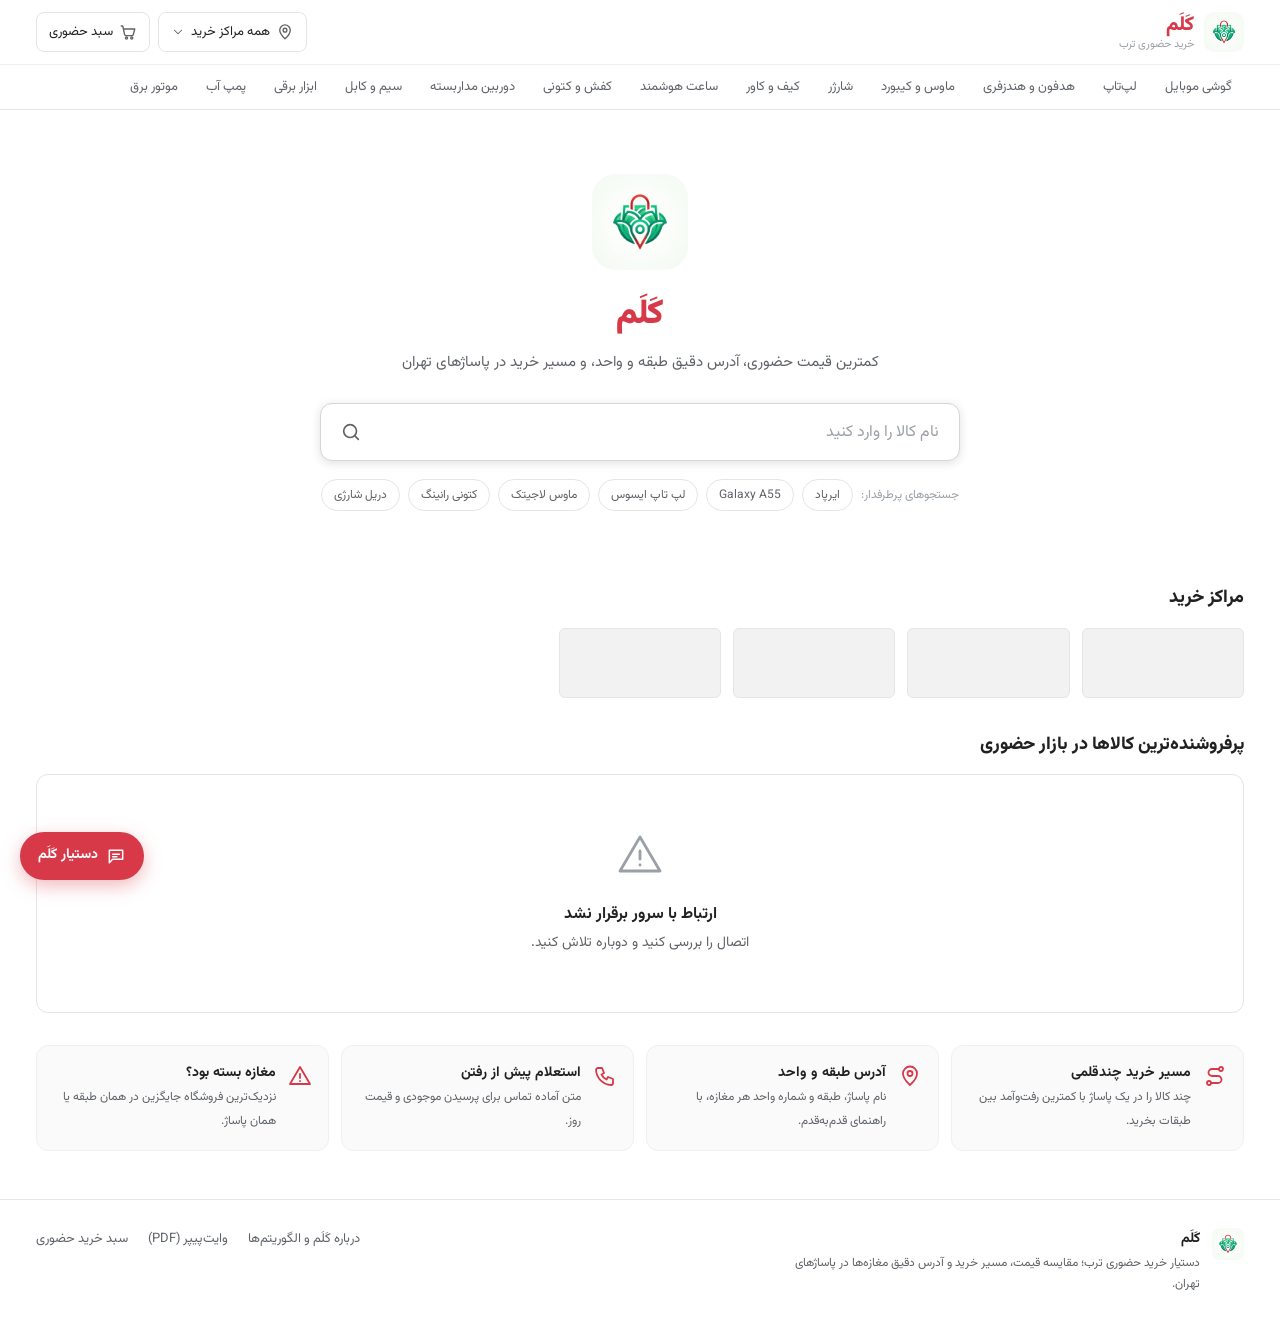
==== commit 2e8309fa: "Redesign UI in Torob's style and add sample dataset for local runs - Rebuild the frontend as a white" ====
--- a/public/index.html
+++ b/public/index.html
@@ -3,538 +3,118 @@
 <head>
   <meta charset="UTF-8">
   <meta name="viewport" content="width=device-width, initial-scale=1.0">
-  <title>کَلَم | دستیار هوشمند خرید حضوری ترب</title>
-  <meta name="description" content="سیستم فوق‌پیشرفته خرید حضوری ترب (کَلَم) - بهینه‌سازی سبد خرید چندقلمی در پاساژها، ناوبری طبقات، استعلام صوتی و دکمه نجات پنیک">
+  <meta name="theme-color" content="#ffffff">
+  <title>کَلَم | دستیار خرید حضوری ترب</title>
+  <meta name="description" content="کَلَم، دستیار خرید حضوری ترب: مقایسه قیمت مغازه‌های پاساژهای تهران، مسیر خرید چندقلمی، آدرس طبقه و واحد و جایگزین فوری مغازه بسته.">
+  <link rel="icon" href="./logo.jpg">
   <link rel="stylesheet" href="./app.css">
 </head>
 <body>
+  <a class="skip-link" href="#view">رفتن به محتوای اصلی</a>
 
-  <!-- Top Floating Glass Navigation Bar -->
-  <header class="navbar" id="app-navbar">
-    <div class="brand-wrapper" id="brand-home-btn">
-      <img src="./logo.jpg" alt="لوگوی کلم ترب" class="brand-logo-img" id="brand-logo">
-      <div class="brand-info">
-        <h1>
-          <span class="torob-badge">تُـرب</span>
-          <span class="kalam-badge">کَلَـم</span>
-        </h1>
-        <div class="brand-subtitle">
-          <span class="live-indicator"></span>
-          دستیار فوق‌هوشمند خرید حضوری و پاساژگردی • نسخه تجاری ۳.۲
+  <header class="site-header" id="site-header">
+    <div class="container header-row">
+      <a class="brand" href="#/" aria-label="صفحه اصلی کَلَم">
+        <img src="./logo.jpg" alt="" class="brand-logo" width="40" height="40">
+        <span class="brand-text">
+          <span class="brand-name">کَلَم</span>
+          <span class="brand-tag">خرید حضوری ترب</span>
+        </span>
+      </a>
+
+      <form class="search-box header-search" id="header-search" role="search">
+        <input type="search" name="q" id="header-search-input" placeholder="نام کالا را وارد کنید" autocomplete="off" aria-label="جستجوی کالا">
+        <button type="submit" class="search-box-btn" aria-label="جستجو">
+          <svg viewBox="0 0 24 24" aria-hidden="true"><circle cx="11" cy="11" r="7"/><path d="m20 20-3.5-3.5"/></svg>
+        </button>
+      </form>
+
+      <div class="header-actions">
+        <div class="hub-picker">
+          <button type="button" class="header-btn" id="hub-btn" aria-haspopup="listbox" aria-expanded="false">
+            <svg viewBox="0 0 24 24" aria-hidden="true"><path d="M12 21s-7-6.2-7-11.5A7 7 0 0 1 19 9.5C19 14.8 12 21 12 21Z"/><circle cx="12" cy="9.5" r="2.5"/></svg>
+            <span id="hub-btn-label">همه مراکز خرید</span>
+            <svg class="chev" viewBox="0 0 24 24" aria-hidden="true"><path d="m6 9 6 6 6-6"/></svg>
+          </button>
+          <ul class="hub-menu" id="hub-menu" role="listbox" hidden></ul>
         </div>
+        <a class="header-btn cart-link" href="#/cart" aria-label="سبد خرید حضوری">
+          <svg viewBox="0 0 24 24" aria-hidden="true"><path d="M3 4h2l2.4 11.2a2 2 0 0 0 2 1.6h7.7a2 2 0 0 0 2-1.5L21 8H6.2"/><circle cx="10" cy="20" r="1.4"/><circle cx="17" cy="20" r="1.4"/></svg>
+          <span class="cart-link-text">سبد حضوری</span>
+          <span class="badge-count" id="cart-count" hidden>0</span>
+        </a>
       </div>
     </div>
 
-    <div class="nav-actions">
-      <!-- Commercial Hub Selector -->
-      <div class="hub-select-container">
-        <label for="hub-selector">🏢 مرکز خرید:</label>
-        <select id="hub-selector">
-          <option value="چارسو" selected>چارسو (بازار دیجیتال)</option>
-          <option value="علاءالدین">علاءالدین (موبایل و قطعات)</option>
-          <option value="پایتخت">پایتخت (میرداماد، IT و لپ‌تاپ)</option>
-          <option value="لاله زار">لاله‌زار (صنعتی و الکتریک)</option>
-          <option value="شوش">شوش (لوازم خانگی و بلور)</option>
-          <option value="سپه سالار">سپه‌سالار (کیف و کفش)</option>
-          <option value="فردوسی">فردوسی (مرکز تجارت جهانی)</option>
-          <option value="امجد">امجد (قطعات الکترونیک)</option>
-          <option value="بازار بزرگ">بازار بزرگ تهران (۱۵ خرداد)</option>
-        </select>
+    <nav class="cat-nav" aria-label="دسته‌بندی‌ها">
+      <div class="container cat-nav-row" id="cat-nav"></div>
+    </nav>
+  </header>
+
+  <main id="view" class="view" tabindex="-1"></main>
+
+  <footer class="site-footer">
+    <div class="container footer-row">
+      <div class="footer-brand">
+        <img src="./logo.jpg" alt="" width="32" height="32">
+        <div>
+          <strong>کَلَم</strong>
+          <p>دستیار خرید حضوری ترب؛ مقایسه قیمت، مسیر خرید و آدرس دقیق مغازه‌ها در پاساژهای تهران.</p>
+        </div>
       </div>
+      <ul class="footer-links">
+        <li><a href="#/about">درباره کَلَم و الگوریتم‌ها</a></li>
+        <li><a href="./WHITEPAPER_KALAM.pdf" target="_blank" rel="noopener">وایت‌پیپر (PDF)</a></li>
+        <li><a href="#/cart">سبد خرید حضوری</a></li>
+      </ul>
+    </div>
+  </footer>
 
-      <!-- Offline Mode Toggle -->
-      <button class="offline-toggle-btn" id="offline-mode-btn" title="شبیه‌سازی قطعی آنتن سیم‌کارت در زیرزمین پاساژها">
-        <span class="offline-icon">📡</span>
-        <span id="offline-label">حالت آنلاین</span>
+  <!-- دستیار گفتگو -->
+  <button type="button" class="assistant-fab" id="assistant-fab" aria-controls="assistant" aria-expanded="false">
+    <svg viewBox="0 0 24 24" aria-hidden="true"><path d="M4 5h16v11H8l-4 4V5Z"/><path d="M8 10h8M8 13h5"/></svg>
+    <span>دستیار کَلَم</span>
+  </button>
+
+  <aside class="assistant" id="assistant" aria-label="دستیار کَلَم" hidden>
+    <div class="assistant-head">
+      <img src="./logo.jpg" alt="" width="32" height="32">
+      <div class="assistant-title">
+        <strong>دستیار کَلَم</strong>
+        <span>پاسخ‌ها فقط از داده‌های فروشگاه‌های ترب</span>
+      </div>
+      <button type="button" class="icon-btn" data-action="clear-chat" title="پاک کردن گفتگو" aria-label="پاک کردن گفتگو">
+        <svg viewBox="0 0 24 24" aria-hidden="true"><path d="M4 7h16M10 11v6M14 11v6M6 7l1 13h10l1-13M9 7V4h6v3"/></svg>
       </button>
-
-      <!-- Cart Quick Pill Button -->
-      <button class="cart-pill-btn" id="cart-pill-btn">
-        <span>🛒 سبد خرید حضوری</span>
-        <span class="cart-count" id="header-cart-count">3</span>
+      <button type="button" class="icon-btn" data-action="close-assistant" aria-label="بستن دستیار">
+        <svg viewBox="0 0 24 24" aria-hidden="true"><path d="M6 6l12 12M18 6 6 18"/></svg>
       </button>
     </div>
-  </header>
+    <div class="assistant-body" id="chat-messages" aria-live="polite"></div>
+    <div class="assistant-prompts" id="chat-prompts"></div>
+    <form class="assistant-input" id="chat-form">
+      <input type="text" id="chat-input" placeholder="مثلاً: مغازه بسته بود، جایگزین می‌خوام" autocomplete="off" aria-label="پیام به دستیار">
+      <button type="submit" class="btn btn-primary" aria-label="ارسال">
+        <svg viewBox="0 0 24 24" aria-hidden="true"><path d="M20 12 4 4l3 8-3 8 16-8ZM7 12h6"/></svg>
+      </button>
+    </form>
+  </aside>
 
-  <!-- Main Application Container -->
-  <main class="app-container">
-
-    <!-- Live Market KPI Command Bar -->
-    <section class="market-kpi-bar" aria-label="شاخص‌های زنده بازار فیزیکی">
-      <div class="kpi-card">
-        <div class="kpi-icon-circle kpi-shops">🏬</div>
-        <div>
-          <div class="kpi-val">۶,۴۷۶ مغازه</div>
-          <div class="kpi-label">فروشگاه فیزیکی فعال در پاساژها</div>
-        </div>
+  <!-- مودال عمومی -->
+  <div class="modal" id="modal" hidden>
+    <div class="modal-backdrop" data-action="close-modal"></div>
+    <div class="modal-card" role="dialog" aria-modal="true" aria-labelledby="modal-title">
+      <div class="modal-head">
+        <h2 id="modal-title"></h2>
+        <button type="button" class="icon-btn" data-action="close-modal" aria-label="بستن">
+          <svg viewBox="0 0 24 24" aria-hidden="true"><path d="M6 6l12 12M18 6 6 18"/></svg>
+        </button>
       </div>
-
-      <div class="kpi-card">
-        <div class="kpi-icon-circle kpi-products">📦</div>
-        <div>
-          <div class="kpi-val">۲۲۵,۹۰۳ کالا</div>
-          <div class="kpi-label">تنوع محصولات با استعلام قیمت روز</div>
-        </div>
-      </div>
-
-      <div class="kpi-card">
-        <div class="kpi-icon-circle kpi-savings">💰</div>
-        <div>
-          <div class="kpi-val">تا ۳۰٪ سود</div>
-          <div class="kpi-label">صرفه‌جویی در مسیر طلایی پاساژ</div>
-        </div>
-      </div>
-
-      <div class="kpi-card">
-        <div class="kpi-icon-circle kpi-panic">🚨</div>
-        <div>
-          <div class="kpi-val">زیر ۲۰ متر</div>
-          <div class="kpi-label">جایگزینی فوری با دکمه پنیک در همان طبقه</div>
-        </div>
-      </div>
-    </section>
-
-    <!-- Kalam 4-Layer Stepper: استعاره کَلَم (پوست‌کندن لایه‌های خرید حضوری در بازار) -->
-    <section class="kalam-layers-container" id="kalam-layers-bar" aria-label="لایه‌های پوست‌کندن خرید در بازار">
-      <div class="layer-step-card active" data-step="1" id="layer-step-1" onclick="app.activateLayer(1)" title="لایه ۱: انتخاب پاساژ و هاب تجاری">
-        <div class="layer-number-badge">L1</div>
-        <div>
-          <div class="layer-text-title">لایه ۱: قطب تجاری و هاب</div>
-          <div class="layer-text-desc">۹ قطب فعال • بورس کالا و ترافیک</div>
-        </div>
-      </div>
-      <div class="layer-step-card" data-step="2" id="layer-step-2" onclick="app.activateLayer(2)" title="لایه ۲: نقشه طبقات و مسیر بهینه">
-        <div class="layer-number-badge">L2</div>
-        <div>
-          <div class="layer-text-title">لایه ۲: نقشه طبقات و مسیر</div>
-          <div class="layer-text-desc">کاهش خستگی • صعود متوالی پله‌برقی</div>
-        </div>
-      </div>
-      <div class="layer-step-card" data-step="3" id="layer-step-3" onclick="app.activateLayer(3)" title="لایه ۳: استعلام واحد و پیشخوان">
-        <div class="layer-number-badge">L3</div>
-        <div>
-          <div class="layer-text-title">لایه ۳: استعلام واحد و پیشخوان</div>
-          <div class="layer-text-desc">تماس ۱۲ ثانیه‌ای • پلاک دقیق مغازه</div>
-        </div>
-      </div>
-      <div class="layer-step-card" data-step="4" id="layer-step-4" onclick="app.activateLayer(4)" title="لایه ۴: تحویل، تست و دکمه نجات">
-        <div class="layer-number-badge">L4</div>
-        <div>
-          <div class="layer-text-title">لایه ۴: چک‌لیست و دکمه نجات</div>
-          <div class="layer-text-desc">تست اصالت کالا • نجات از بسته‌بودن</div>
-        </div>
-      </div>
-    </section>
-
-    <!-- Segmented Navigation Tabs -->
-    <nav class="tabs-nav" id="tabs-nav">
-      <button class="tab-btn active" data-tab="tab-chat" id="btn-tab-chat">
-        <span>💬</span> گفتگوی هوشمند و دستیار خریدار (AI Assistant)
-      </button>
-      <button class="tab-btn" data-tab="tab-cart" id="btn-tab-cart">
-        <span>🗺️</span> مسیریاب سبد خرید حضوری (IP-CRP)
-      </button>
-      <button class="tab-btn" data-tab="tab-market" id="btn-tab-market">
-        <span>🔍</span> کاوشگر ویترین و محصولات بازار
-      </button>
-      <button class="tab-btn" data-tab="tab-dossier" id="btn-tab-dossier">
-        <span>📞</span> استعلام صوتی و چک‌لیست تحویل (SVDP)
-      </button>
-      <button class="tab-btn" data-tab="tab-whitepaper" id="btn-tab-whitepaper">
-        <span>📑</span> وایت‌پیپر و الگوریتم‌های ۷گانه
-      </button>
-    </nav>
-
-    <!-- Tab 1: AI Assistant Console -->
-    <section class="tab-content-view" id="view-chat">
-      <div class="chat-grid">
-        <!-- Main Chat Box -->
-        <div class="chat-box matte-card">
-          <div class="chat-header">
-            <div class="chat-header-title">
-              <span class="live-indicator"></span>
-              <div>
-                <strong>دستیار هوشمند کَلَم</strong>
-                <div style="font-size: 0.8rem; color: var(--text-secondary);">متصل به پایگاه داده ۲۲۵,۹۰۳ محصول و ۶,۴۷۶ مغازه فعال ترب</div>
-              </div>
-            </div>
-            <button class="chip-btn" id="clear-chat-btn">پاکسازی گفتگو</button>
-          </div>
-
-          <div class="chat-messages" id="chat-messages">
-            <!-- Messages rendered dynamically -->
-          </div>
-
-          <div class="chat-input-area">
-            <input type="text" class="chat-input" id="chat-input" placeholder="مثلاً: دنبال لپتاپ و ماوس در پاساژ پایتخت هستم یا مغازه بسته بود..." />
-            <button class="chat-send-btn" id="chat-send-btn" title="ارسال پیام">➤</button>
-          </div>
-        </div>
-
-        <!-- Chat Sidebar / Live Assistant Insights -->
-        <aside class="chat-sidebar">
-          <div class="insight-card matte-card">
-            <h3>⚡ تست‌های سریع هکاتون</h3>
-            <div style="display: flex; flex-direction: column; gap: 0.6rem;">
-              <button class="chip-btn quick-prompt-btn" data-prompt="من یک لپتاپ ایسوس و ماوس لاجیتک میخوام برام مسیر پاساژ پایتخت رو بچین">
-                💻 پک اداری در پایتخت (تست سبد چندقلمی)
-              </button>
-              <button class="chip-btn quick-prompt-btn" data-prompt="دنبال یه کفش کتونی خوب برای پیاده‌روی هستم">
-                👟 غربالگری نیاز کفش (تست INDP منتور)
-              </button>
-              <button class="chip-btn quick-prompt-btn" data-prompt="مغازه مدنظرم در پاساژ بسته بود یا کالا ناموجوده">
-                🚨 بسته بودن مغازه (تست دکمه پنیک TFRA)
-              </button>
-              <button class="chip-btn quick-prompt-btn" data-prompt="فروشگاه‌های حضوری دارای اقساط اسنپ پی در چارسو">
-                💳 خرید قسطی اسنپ‌پی (تست CrediPay)
-              </button>
-              <button class="chip-btn quick-prompt-btn" data-prompt="پک تجهیزات کارگاهی الکتروموتور و سیم برق در لاله زار">
-                ⚡ کالای سنگین در لاله‌زار (قید Heavy-Item)
-              </button>
-            </div>
-          </div>
-
-          <div class="insight-card matte-card">
-            <h3>🛡️ وضعیت گاردریل‌های ۵گانه</h3>
-            <ul style="font-size: 0.85rem; color: var(--text-secondary); line-height: 1.9; list-style: none;">
-              <li>✅ <strong>دیتابیس‌محور:</strong> بدون توهم و عدم تولید داده ساختگی</li>
-              <li>✅ <strong>اعتبارسنجی قیمت:</strong> تنزیل زمانی قیمت با SVDP</li>
-              <li>✅ <strong>قید کالای سنگین:</strong> تحویل در ایستگاه آخر مسیر</li>
-              <li>✅ <strong>رد جانشین رقیب:</strong> فیلتر برندهای هم‌عرض در PACO</li>
-              <li>✅ <strong>پیمایش تک‌جهته:</strong> عدم نوسان بین طبقات پاساژ</li>
-            </ul>
-          </div>
-        </aside>
-      </div>
-    </section>
-
-    <!-- Tab 2: IP-CRP Golden Path Multi-Item Router -->
-    <section class="tab-content-view" id="view-cart" style="display: none;">
-      <div class="cart-builder-section">
-        <!-- Cart Items List & Selector -->
-        <div class="cart-items-panel matte-card">
-          <div style="display: flex; justify-content: space-between; align-items: center;">
-            <h3 style="font-size: 1.1rem; font-weight: 800;">📋 اقلام سبد خرید حضوری</h3>
-            <span class="strategy-badge" id="cart-items-counter-badge">۳ کالا</span>
-          </div>
-          <p style="font-size: 0.85rem; color: var(--text-secondary);">
-            اقلام زیر را انتخاب کنید تا کَلَم کمترین پیاده‌روی و بیشترین سود خرید را در پاساژ بچیند:
-          </p>
-
-          <div id="cart-items-list" style="display: flex; flex-direction: column; gap: 0.75rem;">
-            <!-- Rendered dynamically -->
-          </div>
-
-          <div style="margin-top: 1rem; display: flex; flex-direction: column; gap: 0.6rem;">
-            <button class="btn-primary-sm" id="btn-recompute-route">🔄 محاسبه مجدد مسیر بهینه</button>
-            <button class="btn-outline-sm" id="btn-load-sample-preset">📦 لود سبد نمونه دیجیتال (پایتخت / چارسو)</button>
-            <button class="btn-outline-sm" id="btn-load-industrial-preset">⚡ لود سبد نمونه کارگاهی (لاله‌زار)</button>
-          </div>
-        </div>
-
-        <!-- Route Visualization & Strategy Output -->
-        <div class="route-output-panel">
-          <!-- Strategy Comparison Cards -->
-          <div class="strategy-cards-grid">
-            <div class="strategy-card active" id="strat-same-hub" onclick="app.selectStrategy('same_hub')">
-              <span class="strategy-badge">🌟 پیشنهاد طلایی کلم</span>
-              <h4 style="font-weight: 800;">مسیر طلایی پاساژ (Same-Hub)</h4>
-              <p style="font-size: 0.85rem; color: var(--text-secondary); margin-top: 2px;">پیمایش یک‌طرفه طبقات با کمترین خستگی</p>
-              <div class="strategy-price" id="strat-same-hub-price">در حال محاسبه...</div>
-              <div style="font-size: 0.85rem; color: var(--kalam-emerald); font-weight: 700;">توقف‌ها: <span id="strat-same-hub-stops">-</span> • زمان: <span id="strat-same-hub-time">-</span></div>
-            </div>
-
-            <div class="strategy-card" id="strat-single-stop" onclick="app.selectStrategy('single_stop')">
-              <h4 style="font-weight: 800;">تک‌فروشگاه (Single-Stop)</h4>
-              <p style="font-size: 0.85rem; color: var(--text-secondary); margin-top: 2px;">یک فاکتور بدون جابه‌جایی بین مغازه‌ها</p>
-              <div class="strategy-price" id="strat-single-stop-price">-</div>
-              <div style="font-size: 0.85rem; color: var(--text-muted);">بدون پیاده‌روی (با هزینه بیشتر فاکتور)</div>
-            </div>
-
-            <div class="strategy-card" id="strat-bargain" onclick="app.selectStrategy('bargain')">
-              <h4 style="font-weight: 800;">ارزان‌ترین قیمت (City Bargain)</h4>
-              <p style="font-size: 0.85rem; color: var(--text-secondary); margin-top: 2px;">پایین‌ترین قیمت در کل بازار تهران</p>
-              <div class="strategy-price" id="strat-bargain-price">-</div>
-              <div style="font-size: 0.85rem; color: var(--gold-amber); font-weight: 700;">نیاز به جابه‌جایی بین راسته‌های مجاور</div>
-            </div>
-          </div>
-
-          <!-- Savings Highlight Banner -->
-          <div class="savings-banner" id="savings-banner">
-            <div>
-              <div class="savings-highlight" id="savings-title">💰 صرفه‌جویی چشمگیر در خرید حضوری</div>
-              <div style="font-size: 0.9rem; color: var(--text-primary); margin-top: 0.35rem;" id="savings-desc">
-                با ۳ توقف در طبقات متوالی پاساژ، ۴,۲۰۰,۰۰۰ تومان (۲۱.۴٪) نسبت به خرید از یک مغازه سود می‌کنید!
-              </div>
-            </div>
-            <button class="btn-primary-sm" id="btn-save-offline-route" style="white-space: nowrap;">💾 ذخیره آفلاین مسیر</button>
-          </div>
-
-          <!-- Itinerary Timeline -->
-          <div class="matte-card" style="padding: 1.75rem;">
-            <div style="display: flex; justify-content: space-between; align-items: center; margin-bottom: 1.25rem;">
-              <h3 style="font-size: 1.2rem; font-weight: 900;">🗺️ برنامه گام‌به‌گام حرکت در پاساژ (پیمایش یک‌طرفه طبقات)</h3>
-              <div style="font-size: 0.9rem; color: var(--cyber-cyan); font-weight: 700;" id="route-summary-stats">
-                ۳ توقف • ۱۳۵ متر پیاده‌روی • تخمین زمان: ۳۵ دقیقه
-              </div>
-            </div>
-
-            <div class="itinerary-timeline" id="itinerary-timeline">
-              <!-- Rendered dynamically -->
-            </div>
-          </div>
-        </div>
-      </div>
-    </section>
-
-    <!-- Tab 3: Market Explorer & Product Catalog -->
-    <section class="tab-content-view" id="view-market" style="display: none;">
-      <!-- Search Bar -->
-      <div class="search-bar-section">
-        <div class="search-input-wrapper">
-          <input type="text" class="search-input-field" id="search-input" placeholder="جستجوی فوق‌سریع در میان ۲۲۵,۹۰۳ کالا (مثلاً: لپتاپ ایسوس، سامسونگ، ایرپاد، دریل، کتونی...)" />
-        </div>
-        <button class="search-action-btn" id="search-btn">جستجو در بازار</button>
-      </div>
-
-      <!-- Quick Category Chips -->
-      <div style="display: flex; gap: 0.6rem; overflow-x: auto; margin-bottom: 1.75rem; padding-bottom: 0.5rem;">
-        <button class="chip-btn cat-chip active" data-cat="">همه دسته‌ها</button>
-        <button class="chip-btn cat-chip" data-cat="گوشی موبایل">گوشی موبایل</button>
-        <button class="chip-btn cat-chip" data-cat="هدفون، هدست و هندزفری">هدفون و هندزفری</button>
-        <button class="chip-btn cat-chip" data-cat="لپ تاپ و نوت بوک">لپ‌تاپ</button>
-        <button class="chip-btn cat-chip" data-cat="ساعت و مچ بند هوشمند">ساعت هوشمند</button>
-        <button class="chip-btn cat-chip" data-cat="ابزار برقی و شارژی">ابزار برقی و شارژی</button>
-        <button class="chip-btn cat-chip" data-cat="کفش و کتونی">کفش و کتونی</button>
-      </div>
-
-      <!-- Products Grid -->
-      <div class="products-grid" id="products-grid">
-        <!-- Rendered dynamically -->
-      </div>
-    </section>
-
-    <!-- Tab 4: SVDP Voice Inquiry & Counter Checklist -->
-    <section class="tab-content-view" id="view-dossier" style="display: none;">
-      <div style="display: grid; grid-template-columns: 1fr 1fr; gap: 1.5rem;">
-        <!-- 12-Second Bazaar Phone Script Card -->
-        <div class="matte-card" style="padding: 2rem;">
-          <h3 style="display: flex; align-items: center; gap: 0.6rem; margin-bottom: 1rem; font-size: 1.2rem; font-weight: 800;">
-            <span>📞</span> اسکریپت استعلام تلفنی ۱۲ ثانیه‌ای (SVDP)
-          </h3>
-          <p style="font-size: 0.9rem; color: var(--text-secondary); margin-bottom: 1.25rem;">
-            این اسکریپت استاندارد بازار بر اساس بررسی‌های میدانی پاساژ علاءالدین و چارسو تدوین شده تا بدون معطلی و در کمتر از ۱۲ ثانیه، موجودی قطعی و قیمت روز استعلام شود:
-          </p>
-
-          <div style="background: rgba(0,0,0,0.35); border-radius: var(--radius-md); padding: 1.35rem; border: 1px solid var(--border-subtle); margin-bottom: 1.25rem;">
-            <div style="font-size: 0.85rem; color: var(--cyber-cyan); font-weight: 700; margin-bottom: 0.5rem;">متن آماده قرائت پای تلفن:</div>
-            <p style="font-size: 1.05rem; line-height: 1.9; font-weight: 500;" id="phone-script-text">
-              «سلام وقت بخیر، از سمت ترب تماس می‌گیرم. آیا مدل گوشی سامسونگ A55 حافظه ۲۵۶ رو موجود دارین و قیمت روزتون همون ۲۱,۴۵۰,۰۰۰ تومان هست؟ برای خرید حضوری تا چه ساعتی تشریف دارید؟»
-            </p>
-          </div>
-
-          <div class="wave-container">
-            <div class="wave-bar"></div>
-            <div class="wave-bar"></div>
-            <div class="wave-bar"></div>
-            <div class="wave-bar"></div>
-            <div class="wave-bar"></div>
-            <div class="wave-bar"></div>
-          </div>
-
-          <div style="display: flex; gap: 0.85rem;">
-            <button class="btn-primary-sm" id="btn-trigger-call" style="flex: 1;">
-              📞 تماس مستقیم با فروشگاه (Click-to-Call)
-            </button>
-            <button class="btn-outline-sm" id="btn-copy-chat-draft">
-              💬 کپی متن رزرو پیام‌رسان
-            </button>
-          </div>
-        </div>
-
-        <!-- 5-Minute In-Person Counter Checklist -->
-        <div class="matte-card" style="padding: 2rem;">
-          <h3 style="display: flex; align-items: center; gap: 0.6rem; margin-bottom: 1rem; font-size: 1.2rem; font-weight: 800;">
-            <span>📋</span> چک‌لیست ۵ دقیقه‌ای پای پیشخوان مغازه
-          </h3>
-          <p style="font-size: 0.9rem; color: var(--text-secondary); margin-bottom: 1.25rem;">
-            قبل از پرداخت وجه و ترک پیشخوان فروشگاه، این ۴ آزمون ضروری را تیک بزنید:
-          </p>
-
-          <div style="display: flex; flex-direction: column; gap: 1.15rem;">
-            <label style="display: flex; gap: 0.85rem; align-items: flex-start; cursor: pointer; font-size: 0.95rem;">
-              <input type="checkbox" checked style="width: 22px; height: 22px; accent-color: var(--kalam-emerald); margin-top: 2px;">
-              <div>
-                <strong>۱. انطباق سریال کالا و استعلام سامانه همتا</strong>
-                <div style="font-size: 0.8rem; color: var(--text-muted); margin-top: 2px;">کد دستوری *7777# را شماره‌گیری و سریال روی جعبه را با برچسب دستگاه مطابقت دهید.</div>
-              </div>
-            </label>
-
-            <label style="display: flex; gap: 0.85rem; align-items: flex-start; cursor: pointer; font-size: 0.95rem;">
-              <input type="checkbox" style="width: 22px; height: 22px; accent-color: var(--kalam-emerald); margin-top: 2px;">
-              <div>
-                <strong>۲. بررسی پلمپ اصالت و عدم آثار بازشدگی</strong>
-                <div style="font-size: 0.8rem; color: var(--text-muted); margin-top: 2px;">برچسب هولوگرام شرکتی و سلامت فیزیکی بدنه را با دقت بازبینی کنید.</div>
-              </div>
-            </label>
-
-            <label style="display: flex; gap: 0.85rem; align-items: flex-start; cursor: pointer; font-size: 0.95rem;">
-              <input type="checkbox" style="width: 22px; height: 22px; accent-color: var(--kalam-emerald); margin-top: 2px;">
-              <div>
-                <strong>۳. دریافت فاکتور معتبر با مهر فروشگاه و قید گارانتی</strong>
-                <div style="font-size: 0.8rem; color: var(--text-muted); margin-top: 2px;">شماره تماس ثابت، نشانی پاساژ، شماره سریال و مدت گارانتی در فاکتور قید شده باشد.</div>
-              </div>
-            </label>
-
-            <label style="display: flex; gap: 0.85rem; align-items: flex-start; cursor: pointer; font-size: 0.95rem;">
-              <input type="checkbox" style="width: 22px; height: 22px; accent-color: var(--kalam-emerald); margin-top: 2px;">
-              <div>
-                <strong>۴. اعتبارسنجی درگاه پرداخت یا پایانه اقساطی (BNPL)</strong>
-                <div style="font-size: 0.8rem; color: var(--text-muted); margin-top: 2px;">در صورت استفاده از اسنپ‌پی یا ترب‌پی، از اتصال ترمینال فروشگاه مطمئن شوید.</div>
-              </div>
-            </label>
-          </div>
-
-          <div style="margin-top: 1.5rem; background: rgba(0, 230, 118, 0.1); border: 1px solid var(--kalam-emerald); padding: 0.85rem 1.25rem; border-radius: var(--radius-md); font-size: 0.85rem; color: #4ade80;">
-            🛡️ تمام فروشگاه‌های حاضر در کَلَم دارای سابقه احراز هویت شده در ترب هستند.
-          </div>
-        </div>
-      </div>
-    </section>
-
-    <!-- Tab 5: Whitepaper & Architecture Specs -->
-    <section class="tab-content-view" id="view-whitepaper" style="display: none;">
-      <div class="matte-card" style="padding: 2.25rem;">
-        <div style="display: flex; justify-content: space-between; align-items: center; margin-bottom: 2rem;">
-          <div>
-            <h2 style="font-size: 1.65rem; font-weight: 900;">وایت‌پیپر و معماری الگوریتم‌های ۷گانه کَلَم</h2>
-            <p style="color: var(--text-secondary); font-size: 0.95rem; margin-top: 0.35rem;">
-              مستند کامل پژوهشی و تحلیل داده‌های ۲۲۵,۹۰۳ محصول و ۶,۴۷۶ فروشگاه فیزیکی تهران
-            </p>
-          </div>
-          <div style="display: flex; gap: 0.85rem;">
-            <a href="/WHITEPAPER_KALAM.pdf" download class="btn-primary-sm" style="text-decoration: none; display: flex; align-items: center; gap: 0.5rem; padding: 0.75rem 1.25rem;">
-              📥 دانلود نسخه چاپی PDF (۲.۰۹ مگابایت)
-            </a>
-            <a href="/whitepaper_render.html" target="_blank" class="btn-outline-sm" style="text-decoration: none; padding: 0.75rem 1.25rem;">
-              🌐 نمایش کامل HTML
-            </a>
-          </div>
-        </div>
-
-        <div style="display: grid; grid-template-columns: repeat(auto-fit, minmax(320px, 1fr)); gap: 1.35rem;">
-          <div class="matte-card" style="padding: 1.4rem;">
-            <span class="strategy-badge">الگوریتم ۱</span>
-            <h4 style="margin: 0.75rem 0 0.5rem 0; font-weight: 800;">IP-CRP Router</h4>
-            <p style="font-size: 0.9rem; color: var(--text-secondary); line-height: 1.7;">
-              موتور بهینه‌سازی سبد خرید چندقلمی در فضای سه‌بعدی پاساژها با قید پیمایش یک‌طرفه طبقات و کالای سنگین در ایستگاه آخر.
-            </p>
-          </div>
-
-          <div class="matte-card" style="padding: 1.4rem;">
-            <span class="strategy-badge">الگوریتم ۲</span>
-            <h4 style="margin: 0.75rem 0 0.5rem 0; font-weight: 800;">PACO Engine</h4>
-            <p style="font-size: 0.9rem; color: var(--text-secondary); line-height: 1.7;">
-              موتور مکمل نامتقارن و فضایی در پاساژ با فرمول ضربی ۴ فاکتوره و فیلتر خودکار برندهای رقیب و جانشین.
-            </p>
-          </div>
-
-          <div class="matte-card" style="padding: 1.4rem;">
-            <span class="strategy-badge">الگوریتم ۳</span>
-            <h4 style="margin: 0.75rem 0 0.5rem 0; font-weight: 800;">IMWP Parser</h4>
-            <p style="font-size: 0.9rem; color: var(--text-secondary); line-height: 1.7;">
-              ناوبری خرد درون پاساژ و استخراج واحد متنی، طبقات منفی و تولید راهنمای کلامی سه‌مرحله‌ای پاساژگردی.
-            </p>
-          </div>
-
-          <div class="matte-card" style="padding: 1.4rem;">
-            <span class="strategy-badge">الگوریتم ۴</span>
-            <h4 style="margin: 0.75rem 0 0.5rem 0; font-weight: 800;">CrediPay Matcher</h4>
-            <p style="font-size: 0.9rem; color: var(--text-secondary); line-height: 1.7;">
-              موتور تطبیق خرید اعتباری و اقساطی BNPL ایرانی (اسنپ‌پی، ترب‌پی، تارا، دیجی‌پی) و وزن‌دهی به پایانه فیزیکی.
-            </p>
-          </div>
-
-          <div class="matte-card" style="padding: 1.4rem;">
-            <span class="strategy-badge">الگوریتم ۵</span>
-            <h4 style="margin: 0.75rem 0 0.5rem 0; font-weight: 800;">INDP Engine</h4>
-            <p style="font-size: 0.9rem; color: var(--text-secondary); line-height: 1.7;">
-              غربال تعاملی نیاز مبهم خریدار با درخت تشخیصی ۲ مرحله‌ای در کمتر از ۳ ثانیه بدون اتلاف وقت در بازار.
-            </p>
-          </div>
-
-          <div class="matte-card" style="padding: 1.4rem;">
-            <span class="strategy-badge">الگوریتم ۶</span>
-            <h4 style="margin: 0.75rem 0 0.5rem 0; font-weight: 800;">SVDP Engine</h4>
-            <p style="font-size: 0.9rem; color: var(--text-secondary); line-height: 1.7;">
-              استعلام تلفنی و اعتبارسنجی موجودی پیش از حرکت با تنزیل زمانی قیمت و اسکریپت صوتی ۱۲ ثانیه‌ای تماس.
-            </p>
-          </div>
-
-          <div class="matte-card" style="padding: 1.4rem;">
-            <span class="strategy-badge" style="background: rgba(239, 68, 68, 0.2); color: #f87171; border-color: rgba(239, 68, 68, 0.4);">الگوریتم ۷</span>
-            <h4 style="margin: 0.75rem 0 0.5rem 0; font-weight: 800;">TFRA Panic Fallback</h4>
-            <p style="font-size: 0.9rem; color: var(--text-secondary); line-height: 1.7;">
-              معماری جایگزینی اضطراری سه‌لایه (همین طبقه زیر ۲۰ متر، همان پاساژ، راسته مجاور) هنگام مواجهه با مغازه بسته.
-            </p>
-          </div>
-        </div>
-      </div>
-    </section>
-
-  </main>
-
-  <!-- Sticky Pulsing Emergency Panic Button (Bottom-Left) -->
-  <button class="panic-floating-btn" id="panic-floating-btn">
-    <span>🚨 مغازه بسته بود / ناموجوده! (Panic Button)</span>
-  </button>
-
-  <!-- Panic Emergency Modal -->
-  <div class="modal-overlay" id="panic-modal">
-    <div class="modal-container">
-      <button class="modal-close-btn" onclick="app.closeModal('panic-modal')">✕</button>
-      <div style="display: flex; align-items: center; gap: 0.85rem; margin-bottom: 1.25rem;">
-        <span style="font-size: 2.25rem;">🚨</span>
-        <div>
-          <h3 style="color: #ef4444; font-size: 1.35rem; font-weight: 900;">دکمه نجات پاساژ: مغازه بسته یا کالا ناموجود است!</h3>
-          <p style="font-size: 0.9rem; color: var(--text-secondary);" id="panic-modal-subtitle">
-            در کمتر از ۱٫۵ ثانیه، فروشگاه‌های جایگزین در همان پاساژ و طبقه برای شما استخراج شد:
-          </p>
-        </div>
-      </div>
-
-      <div id="panic-fallbacks-list" style="margin-top: 1.25rem;">
-        <!-- Fallbacks rendered dynamically -->
-      </div>
-
-      <div style="margin-top: 1.75rem; text-align: left;">
-        <button class="btn-primary-sm" onclick="app.closeModal('panic-modal')">متشکرم، مسیر جدید را دنبال می‌کنم</button>
-      </div>
+      <div class="modal-body" id="modal-body"></div>
     </div>
   </div>
 
-  <!-- Product Detail & PACO Complementary Modal -->
-  <div class="modal-overlay" id="product-modal">
-    <div class="modal-container">
-      <button class="modal-close-btn" onclick="app.closeModal('product-modal')">✕</button>
-      <div id="product-modal-content">
-        <!-- Rendered dynamically -->
-      </div>
-    </div>
-  </div>
-
-  <!-- INDP Ambiguous Need Modal -->
-  <div class="modal-overlay" id="indp-modal">
-    <div class="modal-container">
-      <button class="modal-close-btn" onclick="app.closeModal('indp-modal')">✕</button>
-      <div id="indp-modal-content">
-        <!-- Rendered dynamically -->
-      </div>
-    </div>
-  </div>
-
-  <!-- Toast Container -->
-  <div class="toast-container" id="toast-container"></div>
+  <div class="toast-stack" id="toast-stack" aria-live="polite"></div>
 
   <script src="./app.js"></script>
 </body>
--- a/public/app.css
+++ b/public/app.css
@@ -1,1199 +1,409 @@
-/* ==========================================================================
-   کَلَم (Kalam) - سیستم هوشمند خرید حضوری ترب
-   Style: Linear / Apple Matte Studio Dark with Cabbage Green Identity
-   Version: 5.0 Precision Matte
-   ========================================================================== */
-
-@import url('https://fonts.googleapis.com/css2?family=Vazirmatn:wght@300;400;500;600;700;800;900&family=JetBrains+Mono:wght@400;500;700&display=swap');
+/* کَلَم — رابط کاربری به سبک ترب: سفید، تمیز، رنگ برند قرمز ترب */
+
+@font-face {
+  font-family: "Vazirmatn";
+  src: url("./fonts/Vazirmatn-Variable.woff2") format("woff2-variations"),
+       url("./fonts/Vazirmatn-Variable.woff2") format("woff2");
+  font-weight: 100 900;
+  font-display: swap;
+}
 
 :root {
-  /* لایه‌های مات سربی و گرافیتی (بدون شیشه و بدون نئون) */
-  --bg-app: #080c14;
-  --bg-surface: #0e1422;
-  --bg-card: #121a2d;
-  --bg-card-hover: #17223b;
-  --bg-subtle: #1c2742;
-  --bg-input: #0a0f1a;
-  
-  /* خطوط و مرزهای هندسی دقیق */
-  --border-line: #1e2a44;
-  --border-line-hover: #2d3e63;
-  --border-active: #22c55e;
-  
-  /* هویت بصری کَلَم (سبز برگ کلم و تازگی بازار) */
-  --kalam-green: #22c55e;
-  --kalam-green-dark: #16a34a;
-  --kalam-green-subtle: rgba(34, 197, 94, 0.1);
-  --kalam-green-border: rgba(34, 197, 94, 0.3);
-  --kalam-sage: #86efac;
-  
-  /* هویت ترب */
-  --torob-red: #ef4444;
-  --torob-red-dark: #dc2626;
-  --torob-red-subtle: rgba(239, 68, 68, 0.1);
-  
-  /* رنگ‌های کمکی کارکردی */
-  --accent-cyan: #38bdf8;
-  --accent-amber: #f59e0b;
-  --accent-amber-subtle: rgba(245, 158, 11, 0.12);
-  
-  /* تایپوگرافی باکنتراست و بسیار خوانا */
-  --text-pure: #ffffff;
-  --text-primary: #f1f5f9;
-  --text-secondary: #94a3b8;
-  --text-muted: #64748b;
-  
-  /* سایه‌های ملایم جهت تفکیک عمق بدون درخشش */
-  --shadow-sm: 0 1px 3px rgba(0, 0, 0, 0.3);
-  --shadow-card: 0 4px 16px rgba(0, 0, 0, 0.4);
-  --shadow-modal: 0 20px 50px rgba(0, 0, 0, 0.7);
-  
-  /* انحناها در استاندارد مینیمال مهندسی */
+  --primary: #d73948;
+  --primary-hover: #c12e3c;
+  --primary-soft: #fdeef0;
+  --primary-border: #f3c2c8;
+
+  --text: #212121;
+  --text-2: #5f6368;
+  --text-3: #9aa0a6;
+  --border: #e5e5e5;
+  --divider: #f0f0f0;
+  --page: #f5f5f5;
+  --surface: #ffffff;
+  --surface-2: #fafafa;
+
+  --green: #1f9d55;
+  --green-soft: #e8f6ee;
+  --amber: #c77c02;
+  --amber-soft: #fff5e0;
+  --red-soft: #fdecec;
+
   --radius-sm: 6px;
-  --radius-md: 10px;
-  --radius-lg: 14px;
-  --radius-xl: 20px;
-  --radius-full: 9999px;
-  
-  /* ترنزیشن روان */
-  --transition: all 0.2s cubic-bezier(0.16, 1, 0.3, 1);
-}
-
-* {
-  box-sizing: border-box;
+  --radius: 8px;
+  --radius-lg: 12px;
+  --shadow-hover: 0 2px 12px rgba(0, 0, 0, 0.08);
+  --shadow-pop: 0 8px 28px rgba(0, 0, 0, 0.14);
+  --container: 1240px;
+  --header-h: 64px;
+}
+
+*, *::before, *::after { box-sizing: border-box; }
+html { -webkit-text-size-adjust: 100%; }
+body {
   margin: 0;
-  padding: 0;
-}
-
-body {
-  font-family: 'Vazirmatn', -apple-system, BlinkMacSystemFont, 'Segoe UI', Roboto, sans-serif;
-  background-color: var(--bg-app);
-  color: var(--text-primary);
-  direction: rtl;
+  font-family: "Vazirmatn", Tahoma, sans-serif;
+  font-size: 14px;
+  line-height: 1.7;
+  color: var(--text);
+  background: var(--page);
   min-height: 100vh;
-  line-height: 1.7;
-  overflow-x: hidden;
-  position: relative;
-  /* پس‌زمینه مات و یکدست با پترن خطی محو مهندسی */
-  background-image: 
-    linear-gradient(rgba(30, 42, 68, 0.15) 1px, transparent 1px),
-    linear-gradient(90deg, rgba(30, 42, 68, 0.15) 1px, transparent 1px);
-  background-size: 40px 40px;
-  background-position: -1px -1px;
-}
-
-/* اسکرول بار مهندسی */
-::-webkit-scrollbar {
-  width: 6px;
-  height: 6px;
-}
-::-webkit-scrollbar-track {
-  background: var(--bg-app);
-}
-::-webkit-scrollbar-thumb {
-  background: #25334e;
-  border-radius: var(--radius-full);
-}
-::-webkit-scrollbar-thumb:hover {
-  background: #3b4e75;
-}
-
-/* کارت مات پایه */
-.matte-card {
-  background: var(--bg-card);
-  border: 1px solid var(--border-line);
-  border-radius: var(--radius-lg);
-  box-shadow: var(--shadow-card);
-  transition: var(--transition);
-  position: relative;
-}
-
-.matte-card:hover {
-  border-color: var(--border-line-hover);
-}
-
-/* ==========================================================================
-   Header & Navbar (Clean Matte Studio)
-   ========================================================================== */
-.navbar {
-  position: sticky;
-  top: 0;
-  z-index: 1000;
-  background: #090e1a;
-  border-bottom: 1px solid var(--border-line);
-  padding: 0.85rem 2rem;
-  display: flex;
-  align-items: center;
-  justify-content: space-between;
-}
-
-.brand-wrapper {
-  display: flex;
-  align-items: center;
-  gap: 0.9rem;
-  cursor: pointer;
-  text-decoration: none;
-}
-
-.brand-logo-img {
-  width: 44px;
-  height: 44px;
-  border-radius: var(--radius-md);
-  object-fit: cover;
-  border: 1.5px solid var(--kalam-green);
-}
-
-.brand-info h1 {
-  font-size: 1.35rem;
-  font-weight: 900;
-  display: flex;
-  align-items: center;
-  gap: 0.45rem;
-  letter-spacing: -0.5px;
-  line-height: 1.2;
-}
-
-.brand-info h1 span.torob-badge {
-  color: var(--torob-red);
-}
-
-.brand-info h1 span.kalam-badge {
-  color: var(--kalam-green);
-  font-weight: 900;
-}
-
-.brand-subtitle {
-  font-size: 0.78rem;
-  color: var(--text-secondary);
-  display: flex;
-  align-items: center;
-  gap: 0.4rem;
-  margin-top: 2px;
-}
-
-.cabbage-leaf-tag {
-  background: var(--kalam-green-subtle);
-  color: var(--kalam-green);
-  border: 1px solid var(--kalam-green-border);
-  padding: 0.1rem 0.5rem;
-  border-radius: var(--radius-sm);
-  font-size: 0.7rem;
-  font-weight: 700;
-}
-
-/* Nav Actions */
-.nav-actions {
-  display: flex;
-  align-items: center;
-  gap: 0.85rem;
-}
-
-.hub-select-container {
-  display: flex;
-  align-items: center;
-  gap: 0.5rem;
-  background: var(--bg-surface);
-  border: 1px solid var(--border-line);
-  padding: 0.45rem 0.9rem;
-  border-radius: var(--radius-md);
-  transition: var(--transition);
-}
-
-.hub-select-container:hover {
-  border-color: var(--border-line-hover);
-}
-
-.hub-select-container label {
-  font-size: 0.82rem;
-  color: var(--text-secondary);
-  white-space: nowrap;
-}
-
-.hub-select-container select {
-  background: transparent;
-  color: var(--text-pure);
-  border: none;
-  font-family: inherit;
-  font-size: 0.88rem;
-  font-weight: 700;
-  outline: none;
-  cursor: pointer;
-}
-
-.hub-select-container select option {
-  background: var(--bg-surface);
-  color: white;
-}
-
-.offline-toggle-btn {
-  display: flex;
-  align-items: center;
-  gap: 0.45rem;
-  background: var(--bg-surface);
-  border: 1px solid var(--border-line);
-  color: var(--text-secondary);
-  padding: 0.48rem 0.9rem;
-  border-radius: var(--radius-md);
-  font-size: 0.82rem;
-  font-weight: 600;
-  cursor: pointer;
-  transition: var(--transition);
-}
-
-.offline-toggle-btn:hover {
-  border-color: var(--border-line-hover);
-  color: var(--text-primary);
-}
-
-.offline-toggle-btn.active {
-  background: var(--kalam-green-subtle);
-  border-color: var(--kalam-green);
-  color: var(--kalam-green);
-}
-
-.cart-pill-btn {
-  display: flex;
-  align-items: center;
-  gap: 0.6rem;
-  background: #1e293b;
-  border: 1px solid #334155;
-  color: var(--text-pure);
-  padding: 0.48rem 1.15rem;
-  border-radius: var(--radius-md);
-  font-size: 0.88rem;
-  font-weight: 800;
-  cursor: pointer;
-  transition: var(--transition);
-}
-
-.cart-pill-btn:hover {
-  border-color: var(--kalam-green);
-  background: #243248;
-}
-
-.cart-count {
-  background: var(--kalam-green);
-  color: #05140b;
-  width: 20px;
-  height: 20px;
-  border-radius: var(--radius-sm);
-  display: flex;
-  align-items: center;
-  justify-content: center;
-  font-size: 0.75rem;
-  font-weight: 900;
-}
-
-/* ==========================================================================
-   شاخص‌های بازار فیزیکی (Market KPI Bar - Matte Studio)
-   ========================================================================== */
-.market-kpi-bar {
-  display: grid;
-  grid-template-columns: repeat(4, 1fr);
-  gap: 0.85rem;
-  margin-bottom: 1.25rem;
-}
-
-@media (max-width: 992px) {
-  .market-kpi-bar {
-    grid-template-columns: repeat(2, 1fr);
-  }
-}
-
-.kpi-card {
-  display: flex;
-  align-items: center;
-  gap: 0.85rem;
-  padding: 0.85rem 1.15rem;
-  background: var(--bg-surface);
-  border: 1px solid var(--border-line);
-  border-radius: var(--radius-md);
-  transition: var(--transition);
-}
-
-.kpi-card:hover {
-  border-color: var(--border-line-hover);
-}
-
-.kpi-icon-circle {
-  width: 38px;
-  height: 38px;
-  border-radius: var(--radius-sm);
-  background: #151e30;
-  display: flex;
-  align-items: center;
-  justify-content: center;
-  font-size: 1.15rem;
-  flex-shrink: 0;
-  border: 1px solid var(--border-line);
-}
-
-.kpi-val {
-  font-size: 1.05rem;
-  font-weight: 800;
-  color: var(--text-pure);
-}
-
-.kpi-label {
-  font-size: 0.75rem;
-  color: var(--text-muted);
-  margin-top: 2px;
-}
-
-/* ==========================================================================
-   ویجت لایه‌های کَلَم: استعاره پوست‌کندن لایه‌های خرید (Kalam Layer Stepper)
-   ========================================================================== */
-.kalam-layers-container {
-  display: grid;
-  grid-template-columns: repeat(4, 1fr);
-  gap: 0.85rem;
-  margin-bottom: 1.5rem;
-}
-
-@media (max-width: 992px) {
-  .kalam-layers-container {
-    grid-template-columns: repeat(2, 1fr);
-  }
-}
-
-.layer-step-card {
-  padding: 0.9rem 1.1rem;
-  background: var(--bg-surface);
-  border: 1px solid var(--border-line);
-  border-radius: var(--radius-md);
-  display: flex;
-  align-items: center;
-  gap: 0.85rem;
-  position: relative;
-  cursor: pointer;
-  user-select: none;
-  transition: var(--transition);
-}
-
-.layer-step-card:hover {
-  border-color: var(--border-line-hover);
-  background: #141d2f;
-}
-
-.layer-step-card.active {
-  border-color: var(--kalam-green);
-  background: #0f1c2e;
-}
-
-.layer-step-card.active::after {
-  content: "";
-  position: absolute;
-  top: 0;
-  right: 0;
-  bottom: 0;
-  width: 3px;
-  background: var(--kalam-green);
-  border-radius: 0 var(--radius-md) var(--radius-md) 0;
-}
-
-.layer-number-badge {
-  width: 32px;
-  height: 32px;
-  border-radius: var(--radius-sm);
-  background: #172238;
-  color: var(--text-secondary);
-  font-size: 0.85rem;
-  font-weight: 800;
-  display: flex;
-  align-items: center;
-  justify-content: center;
-  flex-shrink: 0;
-}
-
-.layer-step-card.active .layer-number-badge {
-  background: var(--kalam-green);
-  color: #05140b;
-}
-
-.layer-text-title {
-  font-size: 0.85rem;
-  font-weight: 800;
-  color: var(--text-pure);
-}
-
-.layer-text-desc {
-  font-size: 0.75rem;
-  color: var(--text-muted);
-}
-
-/* ==========================================================================
-   Segmented Navigation Tabs (Matte Line / Segmented)
-   ========================================================================== */
-.tabs-nav {
-  display: flex;
-  align-items: center;
-  gap: 0.35rem;
-  background: #0b111c;
-  padding: 0.35rem;
-  border-radius: var(--radius-md);
-  border: 1px solid var(--border-line);
-  margin-bottom: 1.5rem;
-  overflow-x: auto;
-}
-
-.tab-btn {
-  display: flex;
-  align-items: center;
-  gap: 0.5rem;
-  background: transparent;
-  color: var(--text-secondary);
-  border: none;
-  padding: 0.55rem 1.25rem;
-  border-radius: var(--radius-sm);
-  font-family: inherit;
-  font-size: 0.9rem;
-  font-weight: 700;
-  cursor: pointer;
-  white-space: nowrap;
-  transition: var(--transition);
-}
-
-.tab-btn:hover {
-  color: var(--text-primary);
-  background: #162035;
-}
-
-.tab-btn.active {
-  background: #1a263e;
-  color: var(--kalam-green);
-  border: 1px solid var(--border-line-hover);
-}
-
-/* ==========================================================================
-   App Container & Panic Button
-   ========================================================================== */
-.app-container {
-  max-width: 1400px;
-  margin: 1.25rem auto 4.5rem auto;
-  padding: 0 1.25rem;
-}
-
-/* دکمه پنیک: خونسرد، مهندسی و باوقار */
-.panic-floating-btn {
-  position: fixed;
-  bottom: 2rem;
-  left: 2rem;
-  z-index: 999;
-  display: flex;
-  align-items: center;
-  gap: 0.65rem;
-  background: #1e131d;
-  color: #fca5a5;
-  border: 1.5px solid #7f1d1d;
-  padding: 0.75rem 1.35rem;
-  border-radius: var(--radius-full);
-  font-family: inherit;
-  font-size: 0.9rem;
-  font-weight: 800;
-  cursor: pointer;
-  box-shadow: 0 8px 24px rgba(0, 0, 0, 0.5);
-  transition: var(--transition);
-}
-
-.panic-floating-btn:hover {
-  background: #991b1b;
-  color: white;
-  border-color: #ef4444;
-  transform: translateY(-2px);
-}
-
-/* ==========================================================================
-   Tab 1: AI Assistant & Co-Pilot (Linear Studio Style)
-   ========================================================================== */
-.chat-grid {
-  display: grid;
-  grid-template-columns: 1fr 360px;
-  gap: 1.25rem;
-}
-
-@media (max-width: 992px) {
-  .chat-grid {
-    grid-template-columns: 1fr;
-  }
-}
-
-.chat-box {
   display: flex;
   flex-direction: column;
-  height: 680px;
-}
-
-.chat-header {
-  padding: 1.1rem 1.4rem;
-  border-bottom: 1px solid var(--border-line);
-  display: flex;
-  align-items: center;
-  justify-content: space-between;
-}
-
-.chat-header-title {
-  display: flex;
-  align-items: center;
-  gap: 0.75rem;
-}
-
-.chat-messages {
-  flex: 1;
-  padding: 1.4rem;
-  overflow-y: auto;
-  display: flex;
-  flex-direction: column;
-  gap: 1.25rem;
-}
-
-.message-row {
-  display: flex;
-  gap: 0.85rem;
-  max-width: 88%;
-}
-
-.message-row.user {
-  align-self: flex-start;
-  flex-direction: row-reverse;
-}
-
-.message-row.assistant {
-  align-self: flex-end;
-}
-
-.message-avatar {
-  width: 36px;
-  height: 36px;
-  border-radius: var(--radius-sm);
-  display: flex;
-  align-items: center;
-  justify-content: center;
-  font-size: 1.15rem;
-  flex-shrink: 0;
-}
-
-.message-avatar.user-av {
-  background: #2563eb;
-  color: white;
-}
-
-.message-avatar.bot-av {
-  background: #14532d;
-  color: var(--kalam-green);
-  border: 1px solid var(--kalam-green-border);
-}
-
-.message-bubble {
-  padding: 1rem 1.25rem;
-  border-radius: var(--radius-md);
-  font-size: 0.95rem;
-  line-height: 1.8;
-}
-
-.message-row.user .message-bubble {
-  background: #1d4ed8;
-  color: white;
-}
-
-.message-row.assistant .message-bubble {
-  background: var(--bg-surface);
-  border: 1px solid var(--border-line);
-}
-
-.chat-input-area {
-  padding: 1rem 1.4rem;
-  border-top: 1px solid var(--border-line);
-  display: flex;
-  gap: 0.75rem;
-  align-items: center;
-}
-
-.chat-input {
-  flex: 1;
-  background: var(--bg-input);
-  border: 1px solid var(--border-line);
-  padding: 0.85rem 1.2rem;
-  border-radius: var(--radius-md);
-  color: var(--text-pure);
-  font-family: inherit;
-  font-size: 0.95rem;
-  outline: none;
-  transition: var(--transition);
-}
-
-.chat-input:focus {
-  border-color: var(--kalam-green);
-}
-
-.chat-send-btn {
-  background: var(--kalam-green);
-  color: #05140b;
-  border: none;
-  width: 44px;
-  height: 44px;
-  border-radius: var(--radius-md);
-  display: flex;
-  align-items: center;
-  justify-content: center;
-  font-size: 1.1rem;
-  font-weight: 900;
-  cursor: pointer;
-  transition: var(--transition);
-}
-
-.chat-send-btn:hover {
-  background: var(--kalam-green-dark);
-}
-
-/* Sidebar Insight Cards */
-.chat-sidebar {
-  display: flex;
-  flex-direction: column;
-  gap: 1.15rem;
-}
-
-.insight-card {
-  padding: 1.25rem;
-}
-
-.insight-card h3 {
-  font-size: 0.95rem;
-  font-weight: 800;
-  display: flex;
-  align-items: center;
-  gap: 0.5rem;
-  margin-bottom: 0.85rem;
-  color: var(--text-pure);
-}
-
-.chip-btn {
-  background: var(--bg-surface);
-  border: 1px solid var(--border-line);
-  color: var(--text-primary);
-  padding: 0.45rem 0.85rem;
-  border-radius: var(--radius-sm);
-  font-family: inherit;
-  font-size: 0.82rem;
-  font-weight: 600;
-  cursor: pointer;
-  transition: var(--transition);
-  text-align: right;
-  line-height: 1.5;
-}
-
-.chip-btn:hover {
-  border-color: var(--kalam-green);
-  color: var(--kalam-green);
-  background: #142236;
-}
-
-/* ==========================================================================
-   Tab 2: In-Person Cart Router (IP-CRP Linear Visualizer)
-   ========================================================================== */
-.cart-builder-section {
-  display: grid;
-  grid-template-columns: 360px 1fr;
-  gap: 1.25rem;
-}
-
-@media (max-width: 992px) {
-  .cart-builder-section {
-    grid-template-columns: 1fr;
-  }
-}
-
-.cart-items-panel {
-  padding: 1.25rem;
-  display: flex;
-  flex-direction: column;
-  gap: 1rem;
-}
-
-.cart-item-row {
-  display: flex;
-  align-items: center;
-  justify-content: space-between;
-  background: var(--bg-surface);
-  padding: 0.75rem 1rem;
-  border-radius: var(--radius-sm);
-  border: 1px solid var(--border-line);
-  transition: var(--transition);
-}
-
-.cart-item-row:hover {
-  border-color: var(--border-line-hover);
-}
-
-.cart-item-title {
-  font-size: 0.85rem;
-  font-weight: 700;
-  max-width: 230px;
-  white-space: nowrap;
-  overflow: hidden;
-  text-overflow: ellipsis;
-}
-
-.remove-cart-item {
-  background: transparent;
-  border: none;
-  color: #f87171;
-  cursor: pointer;
-  font-size: 1.1rem;
-}
-
-/* 3 Strategy Profiles Cards */
-.strategy-cards-grid {
-  display: grid;
-  grid-template-columns: repeat(3, 1fr);
-  gap: 1rem;
-  margin-bottom: 1.25rem;
-}
-
-@media (max-width: 992px) {
-  .strategy-cards-grid {
-    grid-template-columns: 1fr;
-  }
-}
-
-.strategy-card {
-  padding: 1.2rem;
-  border-radius: var(--radius-md);
-  border: 1px solid var(--border-line);
-  background: var(--bg-card);
-  cursor: pointer;
-  transition: var(--transition);
-  position: relative;
-}
-
-.strategy-card:hover {
-  border-color: var(--border-line-hover);
-}
-
-.strategy-card.active {
-  border-color: var(--kalam-green);
-  background: #0f1c2d;
-}
-
-.strategy-badge {
-  position: absolute;
-  top: 0.85rem;
-  left: 0.85rem;
-  background: var(--kalam-green-subtle);
-  color: var(--kalam-green);
-  padding: 0.2rem 0.6rem;
-  border-radius: var(--radius-sm);
-  font-size: 0.7rem;
-  font-weight: 800;
-  border: 1px solid var(--kalam-green-border);
-}
-
-.strategy-price {
-  font-size: 1.35rem;
-  font-weight: 900;
-  color: var(--text-pure);
-  margin: 0.5rem 0;
-}
-
-/* Savings Highlight Banner */
-.savings-banner {
-  background: #0b1f1a;
-  border: 1px solid #15803d;
-  border-radius: var(--radius-md);
-  padding: 1.15rem 1.5rem;
-  display: flex;
-  align-items: center;
-  justify-content: space-between;
-  margin-bottom: 1.25rem;
-}
-
-.savings-highlight {
-  font-size: 1.15rem;
-  font-weight: 900;
-  color: #4ade80;
-}
-
-/* Route Timeline (Metro / Rail Style) */
-.itinerary-timeline {
-  display: flex;
-  flex-direction: column;
-  gap: 1rem;
-  position: relative;
-  margin-top: 1.25rem;
-}
-
-.itinerary-step-card {
-  display: flex;
-  gap: 1.25rem;
-  background: var(--bg-surface);
-  border: 1px solid var(--border-line);
-  border-radius: var(--radius-md);
-  padding: 1.25rem 1.4rem;
-  transition: var(--transition);
-}
-
-.itinerary-step-card:hover {
-  border-color: var(--border-line-hover);
-}
-
-.step-number-col {
-  display: flex;
-  flex-direction: column;
-  align-items: center;
-  gap: 0.4rem;
-}
-
-.step-circle {
-  width: 40px;
-  height: 40px;
-  border-radius: var(--radius-sm);
-  background: #1a2742;
-  color: var(--kalam-green);
-  border: 1.5px solid var(--kalam-green-border);
-  display: flex;
-  align-items: center;
-  justify-content: center;
-  font-weight: 900;
-  font-size: 1.1rem;
-}
-
-.step-details {
-  flex: 1;
-}
-
-.step-shop-name {
-  font-size: 1.1rem;
-  font-weight: 800;
-  color: var(--text-pure);
-  margin-bottom: 0.2rem;
-}
-
-.step-mall-location {
-  font-size: 0.85rem;
-  color: var(--accent-cyan);
-  display: flex;
-  align-items: center;
-  gap: 0.5rem;
-  margin-bottom: 0.65rem;
-  font-weight: 600;
-}
-
-.step-verbal-guide {
-  background: var(--bg-card);
-  border-radius: var(--radius-sm);
-  padding: 0.75rem 1rem;
-  font-size: 0.85rem;
-  color: var(--text-secondary);
-  margin-bottom: 0.75rem;
-  border-right: 3px solid var(--kalam-green);
-}
-
-.step-items-list {
-  display: flex;
-  flex-wrap: wrap;
-  gap: 0.5rem;
-}
-
-.step-item-tag {
-  background: var(--bg-card);
-  border: 1px solid var(--border-line);
-  padding: 0.35rem 0.75rem;
-  border-radius: var(--radius-sm);
-  font-size: 0.8rem;
-  display: flex;
-  align-items: center;
-  gap: 0.45rem;
-}
-
-.heavy-item-tag {
-  background: var(--accent-amber-subtle);
-  border-color: var(--accent-amber);
-  color: #fbbf24;
-  font-weight: 700;
-}
-
-/* ==========================================================================
-   Tab 3: Market Explorer & Products Catalog
-   ========================================================================== */
-.search-bar-section {
-  display: flex;
-  gap: 0.75rem;
-  margin-bottom: 1.25rem;
-}
-
-.search-input-wrapper {
-  flex: 1;
-  position: relative;
-}
-
-.search-input-field {
-  width: 100%;
-  background: var(--bg-surface);
-  border: 1px solid var(--border-line);
-  padding: 0.85rem 1.25rem;
-  border-radius: var(--radius-md);
-  color: var(--text-pure);
-  font-family: inherit;
-  font-size: 0.95rem;
-  outline: none;
-  transition: var(--transition);
-}
-
-.search-input-field:focus {
-  border-color: var(--kalam-green);
-}
-
-.search-action-btn {
-  background: var(--kalam-green);
-  color: #05140b;
-  border: none;
-  padding: 0 1.75rem;
-  border-radius: var(--radius-md);
-  font-family: inherit;
-  font-size: 0.95rem;
-  font-weight: 800;
-  cursor: pointer;
-  transition: var(--transition);
-}
-
-.search-action-btn:hover {
-  background: var(--kalam-green-dark);
-}
-
-.products-grid {
-  display: grid;
-  grid-template-columns: repeat(auto-fill, minmax(280px, 1fr));
-  gap: 1.15rem;
-}
-
-.product-card {
-  padding: 1.2rem;
-  display: flex;
-  flex-direction: column;
-  justify-content: space-between;
-  transition: var(--transition);
-  background: var(--bg-surface);
-  border: 1px solid var(--border-line);
-  border-radius: var(--radius-md);
-}
-
-.product-card:hover {
-  border-color: var(--border-line-hover);
-  background: #141d30;
-}
-
-.product-title {
-  font-size: 0.95rem;
-  font-weight: 700;
-  line-height: 1.5;
-  margin-bottom: 0.5rem;
-  color: var(--text-pure);
-}
-
-.product-meta {
-  display: flex;
-  align-items: center;
-  justify-content: space-between;
-  font-size: 0.8rem;
-  color: var(--text-muted);
-  margin-bottom: 1rem;
-}
-
-.product-price {
-  font-size: 1.25rem;
-  font-weight: 900;
-  color: #38bdf8;
-  margin-bottom: 1rem;
-}
-
-.product-actions {
-  display: flex;
-  gap: 0.5rem;
-}
-
-.btn-primary-sm {
-  flex: 1;
-  background: var(--kalam-green-subtle);
-  color: var(--kalam-green);
-  border: 1px solid var(--kalam-green-border);
-  padding: 0.5rem 0.85rem;
-  border-radius: var(--radius-sm);
-  font-family: inherit;
-  font-size: 0.82rem;
-  font-weight: 700;
-  cursor: pointer;
-  transition: var(--transition);
-  text-align: center;
-}
-
-.btn-primary-sm:hover {
-  background: var(--kalam-green);
-  color: #05140b;
-}
-
-.btn-outline-sm {
-  background: transparent;
-  color: var(--text-secondary);
-  border: 1px solid var(--border-line);
-  padding: 0.5rem 0.85rem;
-  border-radius: var(--radius-sm);
-  font-family: inherit;
-  font-size: 0.82rem;
-  font-weight: 600;
-  cursor: pointer;
-  transition: var(--transition);
-  text-align: center;
-}
-
-.btn-outline-sm:hover {
-  border-color: var(--text-primary);
-  color: var(--text-primary);
-  background: var(--bg-card);
-}
-
-/* ==========================================================================
-   Modals & Fallback Tiers
-   ========================================================================== */
-.modal-overlay {
-  position: fixed;
-  inset: 0;
-  z-index: 2000;
-  background: rgba(0, 0, 0, 0.75);
-  display: none;
-  align-items: center;
-  justify-content: center;
-  padding: 1.5rem;
-}
-
-.modal-overlay.open {
-  display: flex;
-}
-
-.modal-container {
-  background: #0e1626;
-  border: 1px solid #283756;
-  border-radius: var(--radius-lg);
-  max-width: 680px;
-  width: 100%;
-  max-height: 85vh;
-  overflow-y: auto;
-  box-shadow: var(--shadow-modal);
-  padding: 2rem;
-  position: relative;
-}
-
-.modal-close-btn {
-  position: absolute;
-  top: 1.25rem;
-  left: 1.25rem;
-  background: #172238;
-  border: 1px solid var(--border-line);
-  color: var(--text-secondary);
-  width: 32px;
-  height: 32px;
-  border-radius: var(--radius-sm);
-  cursor: pointer;
-  display: flex;
-  align-items: center;
-  justify-content: center;
-  font-size: 1.1rem;
-  transition: var(--transition);
-}
-
-.modal-close-btn:hover {
-  color: white;
-  background: var(--torob-red);
-}
-
-.panic-fallback-item {
-  background: var(--bg-surface);
-  border: 1px solid var(--border-line);
-  border-radius: var(--radius-sm);
-  padding: 1rem 1.25rem;
-  margin-bottom: 0.75rem;
-  display: flex;
-  justify-content: space-between;
-  align-items: center;
-}
-
-.tier-badge {
-  padding: 0.25rem 0.65rem;
-  border-radius: var(--radius-sm);
-  font-size: 0.75rem;
-  font-weight: 800;
-}
-
-.tier-1 {
-  background: var(--kalam-green-subtle);
-  color: var(--kalam-green);
-  border: 1px solid var(--kalam-green-border);
-}
-
-.tier-2 {
-  background: rgba(56, 189, 248, 0.1);
-  color: #38bdf8;
-  border: 1px solid rgba(56, 189, 248, 0.3);
-}
-
-.tier-3 {
-  background: var(--accent-amber-subtle);
-  color: #fbbf24;
-  border: 1px solid rgba(245, 158, 11, 0.3);
-}
-
-/* Audio wave simulator */
-.wave-container {
-  display: flex;
-  align-items: center;
-  justify-content: center;
-  gap: 5px;
-  height: 38px;
-  margin: 1rem 0;
-}
-
-.wave-bar {
-  width: 4px;
-  height: 100%;
-  background: var(--kalam-green);
-  border-radius: var(--radius-full);
-  animation: wave-freq 1.1s ease-in-out infinite;
-}
-
-.wave-bar:nth-child(2) { animation-delay: 0.15s; }
-.wave-bar:nth-child(3) { animation-delay: 0.3s; }
-.wave-bar:nth-child(4) { animation-delay: 0.45s; }
-.wave-bar:nth-child(5) { animation-delay: 0.2s; }
-
-@keyframes wave-freq {
-  0%, 100% { height: 8px; }
-  50% { height: 32px; }
-}
-
-/* Toast Notifications */
-.toast-container {
-  position: fixed;
-  bottom: 2rem;
-  right: 2rem;
-  z-index: 3000;
-  display: flex;
-  flex-direction: column;
-  gap: 0.65rem;
-}
-
-.toast {
-  background: #0f182b;
-  border: 1px solid var(--border-line-hover);
-  border-radius: var(--radius-sm);
-  padding: 0.75rem 1.25rem;
-  color: var(--text-pure);
-  font-size: 0.9rem;
-  box-shadow: var(--shadow-card);
-  display: flex;
-  align-items: center;
-  gap: 0.65rem;
-  animation: toast-in 0.25s ease-out;
-}
-
-@keyframes toast-in {
-  from { transform: translateX(40px); opacity: 0; }
-  to { transform: translateX(0); opacity: 1; }
-}
+}
+body.is-home { background: var(--surface); }
+img { max-width: 100%; display: block; }
+a { color: inherit; text-decoration: none; }
+button, input, select { font: inherit; color: inherit; }
+button { cursor: pointer; }
+svg { width: 20px; height: 20px; fill: none; stroke: currentColor; stroke-width: 1.8; stroke-linecap: round; stroke-linejoin: round; flex-shrink: 0; }
+:focus-visible { outline: 2px solid var(--primary); outline-offset: 2px; }
+[hidden] { display: none !important; }
+
+.container { width: 100%; max-width: var(--container); margin: 0 auto; padding: 0 16px; }
+.skip-link { position: absolute; right: -999px; top: 8px; background: var(--surface); padding: 8px 12px; z-index: 100; border-radius: var(--radius); }
+.skip-link:focus { right: 8px; }
+
+/* ---------------- Header ---------------- */
+.site-header { background: var(--surface); border-bottom: 1px solid var(--border); position: sticky; top: 0; z-index: 30; }
+.header-row { display: flex; align-items: center; gap: 24px; height: var(--header-h); }
+.brand { display: flex; align-items: center; gap: 10px; flex-shrink: 0; }
+.brand-logo { width: 40px; height: 40px; border-radius: 10px; object-fit: cover; }
+.brand-text { display: flex; flex-direction: column; line-height: 1.25; }
+.brand-name { font-size: 20px; font-weight: 800; color: var(--primary); }
+.brand-tag { font-size: 11px; color: var(--text-3); }
+
+.search-box { position: relative; display: flex; align-items: center; background: #f2f2f2; border: 1px solid transparent; border-radius: var(--radius); transition: border-color .15s, background .15s; }
+.search-box:focus-within { background: var(--surface); border-color: var(--primary); }
+.search-box input { flex: 1; min-width: 0; border: 0; background: transparent; outline: none; height: 44px; padding: 0 16px; font-size: 14px; }
+.search-box input::placeholder { color: var(--text-3); }
+.search-box input::-webkit-search-cancel-button { display: none; }
+.search-box-btn { border: 0; background: transparent; color: var(--text-2); height: 44px; width: 48px; display: grid; place-items: center; }
+.search-box-btn:hover { color: var(--primary); }
+.header-search { flex: 1; max-width: 560px; }
+body.is-home .header-search { visibility: hidden; }
+
+.header-actions { display: flex; align-items: center; gap: 8px; margin-right: auto; }
+.header-btn { display: inline-flex; align-items: center; gap: 6px; height: 40px; padding: 0 12px; border-radius: var(--radius); border: 1px solid var(--border); background: var(--surface); font-size: 13px; color: var(--text); white-space: nowrap; position: relative; }
+.header-btn:hover { border-color: #cfcfcf; }
+.header-btn svg { width: 18px; height: 18px; color: var(--text-2); }
+.header-btn .chev { width: 14px; height: 14px; }
+.badge-count { min-width: 20px; height: 20px; padding: 0 6px; border-radius: 10px; background: var(--primary); color: #fff; font-size: 11px; font-weight: 700; display: inline-grid; place-items: center; line-height: 1; }
+
+.hub-picker { position: relative; }
+.hub-menu { position: absolute; top: calc(100% + 6px); left: 0; min-width: 230px; max-height: 360px; overflow-y: auto; background: var(--surface); border: 1px solid var(--border); border-radius: var(--radius); box-shadow: var(--shadow-pop); list-style: none; margin: 0; padding: 6px; z-index: 40; }
+.hub-menu li button { width: 100%; display: flex; justify-content: space-between; align-items: center; gap: 12px; padding: 9px 10px; border: 0; background: none; border-radius: var(--radius-sm); text-align: right; font-size: 13px; }
+.hub-menu li button:hover { background: var(--surface-2); }
+.hub-menu li button[aria-selected="true"] { color: var(--primary); font-weight: 700; background: var(--primary-soft); }
+.hub-menu small { color: var(--text-3); font-size: 11px; }
+
+.cat-nav { border-top: 1px solid var(--divider); }
+.cat-nav-row { display: flex; gap: 4px; overflow-x: auto; scrollbar-width: none; height: 44px; align-items: center; }
+.cat-nav-row::-webkit-scrollbar { display: none; }
+.cat-nav-row a { flex-shrink: 0; padding: 6px 12px; border-radius: var(--radius-sm); font-size: 13px; color: var(--text-2); }
+.cat-nav-row a:hover { color: var(--primary); background: var(--primary-soft); }
+.cat-nav-row a.active { color: var(--primary); font-weight: 700; }
+
+/* ---------------- Buttons & chips ---------------- */
+.btn { display: inline-flex; align-items: center; justify-content: center; gap: 6px; height: 40px; padding: 0 16px; border-radius: var(--radius); border: 1px solid transparent; font-size: 13px; font-weight: 600; white-space: nowrap; transition: background .15s, border-color .15s, color .15s; }
+.btn svg { width: 18px; height: 18px; }
+.btn-primary { background: var(--primary); color: #fff; }
+.btn-primary:hover { background: var(--primary-hover); }
+.btn-outline { background: var(--surface); border-color: var(--primary); color: var(--primary); }
+.btn-outline:hover { background: var(--primary-soft); }
+.btn-ghost { background: var(--surface); border-color: var(--border); color: var(--text); }
+.btn-ghost:hover { border-color: #cfcfcf; background: var(--surface-2); }
+.btn-sm { height: 34px; padding: 0 12px; font-size: 12px; }
+.btn-block { width: 100%; }
+.btn-link { border: 0; background: none; color: var(--text-2); font-size: 12px; padding: 4px 0; display: inline-flex; align-items: center; gap: 4px; }
+.btn-link:hover { color: var(--primary); }
+.icon-btn { width: 36px; height: 36px; border-radius: var(--radius-sm); border: 0; background: transparent; color: var(--text-2); display: grid; place-items: center; }
+.icon-btn:hover { background: var(--surface-2); color: var(--text); }
+
+.chip { display: inline-flex; align-items: center; gap: 6px; height: 32px; padding: 0 12px; border-radius: 16px; border: 1px solid var(--border); background: var(--surface); font-size: 12px; color: var(--text-2); white-space: nowrap; }
+.chip:hover { border-color: var(--primary-border); color: var(--primary); }
+.chip.active { border-color: var(--primary); background: var(--primary-soft); color: var(--primary); font-weight: 700; }
+.chip-count { color: var(--text-3); font-weight: 400; }
+
+.tag { display: inline-flex; align-items: center; gap: 4px; padding: 1px 8px; border-radius: 4px; font-size: 11px; font-weight: 600; line-height: 20px; white-space: nowrap; }
+.tag-green { background: var(--green-soft); color: var(--green); }
+.tag-amber { background: var(--amber-soft); color: var(--amber); }
+.tag-red { background: var(--red-soft); color: var(--primary); }
+.tag-gray { background: #f1f3f4; color: var(--text-2); }
+
+.dot { width: 8px; height: 8px; border-radius: 50%; display: inline-block; flex-shrink: 0; }
+.dot-high { background: var(--green); }
+.dot-medium { background: #e8a317; }
+.dot-low { background: var(--primary); }
+
+/* ---------------- Layout ---------------- */
+.view { flex: 1; outline: none; padding-bottom: 48px; }
+.panel { background: var(--surface); border: 1px solid var(--border); border-radius: var(--radius-lg); }
+.panel-head { display: flex; align-items: center; justify-content: space-between; gap: 12px; padding: 16px 20px; border-bottom: 1px solid var(--divider); flex-wrap: wrap; }
+.panel-head h2, .panel-head h3 { margin: 0; font-size: 16px; font-weight: 800; }
+.panel-body { padding: 16px 20px; }
+.muted { color: var(--text-2); }
+.faint { color: var(--text-3); }
+.section-title { display: flex; align-items: baseline; justify-content: space-between; gap: 12px; margin: 32px 0 14px; }
+.section-title h2 { margin: 0; font-size: 18px; font-weight: 800; }
+.section-title a { font-size: 13px; color: var(--primary); }
+.breadcrumb { display: flex; flex-wrap: wrap; gap: 6px; align-items: center; font-size: 12px; color: var(--text-3); padding: 14px 0; }
+.breadcrumb a:hover { color: var(--primary); }
+.empty { text-align: center; padding: 56px 16px; color: var(--text-2); }
+.empty svg { width: 48px; height: 48px; color: var(--text-3); margin: 0 auto 12px; stroke-width: 1.4; }
+.empty strong { display: block; font-size: 16px; color: var(--text); margin-bottom: 4px; }
+
+/* ---------------- Home ---------------- */
+.home-hero { text-align: center; padding: 64px 0 40px; }
+.home-logo { width: 96px; height: 96px; border-radius: 24px; object-fit: cover; margin: 0 auto 16px; }
+.home-hero h1 { margin: 0; font-size: 34px; font-weight: 900; color: var(--primary); letter-spacing: -0.5px; }
+.home-hero p { margin: 6px 0 28px; font-size: 15px; color: var(--text-2); }
+.home-search { max-width: 640px; margin: 0 auto; border: 1px solid var(--border); background: var(--surface); box-shadow: 0 1px 6px rgba(32, 33, 36, 0.08); border-radius: var(--radius-lg); }
+.home-search:focus-within { border-color: #d6d6d6; box-shadow: 0 2px 10px rgba(32, 33, 36, 0.14); }
+.home-search input { height: 56px; font-size: 16px; padding: 0 20px; }
+.home-search .search-box-btn { height: 56px; width: 60px; }
+.home-search .search-box-btn svg { width: 22px; height: 22px; }
+.popular { display: flex; flex-wrap: wrap; justify-content: center; align-items: center; gap: 8px; margin-top: 18px; font-size: 12px; color: var(--text-3); }
+
+.hub-grid { display: grid; grid-template-columns: repeat(auto-fill, minmax(150px, 1fr)); gap: 12px; }
+.hub-card { display: flex; align-items: center; gap: 12px; padding: 14px; border: 1px solid var(--border); border-radius: var(--radius-lg); background: var(--surface); text-align: right; transition: border-color .15s, box-shadow .15s; }
+.hub-card:hover { border-color: var(--primary-border); box-shadow: var(--shadow-hover); }
+.hub-icon { width: 40px; height: 40px; border-radius: 10px; background: var(--primary-soft); color: var(--primary); display: grid; place-items: center; flex-shrink: 0; }
+.hub-card strong { display: block; font-size: 14px; }
+.hub-card small { color: var(--text-3); font-size: 12px; white-space: nowrap; }
+
+.value-row { display: grid; grid-template-columns: repeat(auto-fit, minmax(220px, 1fr)); gap: 12px; margin-top: 32px; }
+.value-item { display: flex; gap: 12px; padding: 16px; border-radius: var(--radius-lg); background: var(--surface-2); border: 1px solid var(--divider); }
+.value-item svg { width: 24px; height: 24px; color: var(--primary); margin-top: 2px; }
+.value-item strong { display: block; font-size: 14px; }
+.value-item span { font-size: 12px; color: var(--text-2); }
+
+/* ---------------- Product grid (Torob-like cards) ---------------- */
+.product-grid { display: grid; grid-template-columns: repeat(4, 1fr); background: var(--surface); border: 1px solid var(--border); border-radius: var(--radius-lg); overflow: hidden; }
+.product-grid.cols-6 { grid-template-columns: repeat(6, 1fr); }
+.product-card { display: flex; flex-direction: column; padding: 16px; border-left: 1px solid var(--divider); border-bottom: 1px solid var(--divider); background: var(--surface); transition: box-shadow .15s; position: relative; min-width: 0; }
+.product-card:hover { box-shadow: var(--shadow-hover); z-index: 1; }
+.product-thumb { aspect-ratio: 1 / 1; width: 100%; max-width: 180px; margin: 0 auto 12px; display: grid; place-items: center; border-radius: var(--radius); overflow: hidden; }
+.product-thumb img { width: 100%; height: 100%; object-fit: contain; }
+.thumb-placeholder { width: 100%; height: 100%; background: var(--surface-2); color: #c7c7c7; display: grid; place-items: center; border-radius: var(--radius); }
+.thumb-placeholder svg { width: 44%; height: 44%; stroke-width: 1.2; }
+.product-title { font-size: 13px; line-height: 1.75; color: var(--text); display: -webkit-box; -webkit-line-clamp: 2; -webkit-box-orient: vertical; overflow: hidden; min-height: calc(13px * 1.75 * 2); margin: 0 0 10px; font-weight: 500; }
+.product-price { margin-top: auto; font-size: 14px; font-weight: 700; color: var(--text); }
+.product-price .from { font-weight: 400; color: var(--text-2); font-size: 12px; margin-left: 2px; }
+.product-price .unit { font-weight: 400; font-size: 12px; color: var(--text-2); }
+.product-shops { font-size: 12px; color: var(--text-3); margin-top: 2px; display: flex; align-items: center; gap: 4px; }
+
+/* ---------------- Search page ---------------- */
+.search-layout { display: grid; grid-template-columns: 260px minmax(0, 1fr); gap: 16px; align-items: start; }
+.filters { position: sticky; top: calc(var(--header-h) + 60px); }
+.filter-group { padding: 14px 16px; border-bottom: 1px solid var(--divider); }
+.filter-group:last-child { border-bottom: 0; }
+.filter-group h3 { margin: 0 0 10px; font-size: 13px; font-weight: 800; }
+.filter-option { display: flex; align-items: center; justify-content: space-between; gap: 8px; width: 100%; padding: 6px 0; border: 0; background: none; font-size: 13px; color: var(--text-2); text-align: right; }
+.filter-option:hover { color: var(--primary); }
+.filter-option.active { color: var(--primary); font-weight: 700; }
+.filter-option .radio { width: 16px; height: 16px; border-radius: 50%; border: 1.5px solid #c4c4c4; display: inline-block; position: relative; flex-shrink: 0; }
+.filter-option.active .radio { border-color: var(--primary); }
+.filter-option.active .radio::after { content: ""; position: absolute; inset: 3px; border-radius: 50%; background: var(--primary); }
+.filter-option span:first-child { display: flex; align-items: center; gap: 8px; }
+.price-inputs { display: grid; grid-template-columns: 1fr 1fr; gap: 8px; }
+.price-inputs input { width: 100%; height: 36px; border: 1px solid var(--border); border-radius: var(--radius-sm); padding: 0 10px; font-size: 12px; background: var(--surface); }
+.price-inputs input:focus { outline: none; border-color: var(--primary); }
+
+.results-head { display: flex; align-items: center; justify-content: space-between; gap: 12px; flex-wrap: wrap; padding: 12px 16px; margin-bottom: 12px; }
+.results-head h1 { margin: 0; font-size: 15px; font-weight: 700; }
+.results-head h1 small { font-weight: 400; color: var(--text-3); font-size: 12px; margin-right: 6px; }
+.sort-row { display: flex; align-items: center; gap: 4px; font-size: 12px; color: var(--text-3); flex-wrap: wrap; }
+.sort-row button { border: 0; background: none; padding: 4px 8px; border-radius: var(--radius-sm); font-size: 12px; color: var(--text-2); }
+.sort-row button:hover { color: var(--primary); }
+.sort-row button.active { color: var(--primary); font-weight: 700; }
+.filter-toggle { display: none; }
+
+/* ---------------- Product page ---------------- */
+.product-hero { display: grid; grid-template-columns: 320px minmax(0, 1fr); gap: 32px; padding: 24px; }
+.product-hero .product-thumb { max-width: 320px; margin: 0; }
+.product-hero h1 { margin: 0 0 8px; font-size: 18px; font-weight: 700; line-height: 1.8; }
+.product-meta-row { display: flex; flex-wrap: wrap; gap: 8px 16px; font-size: 12px; color: var(--text-2); margin-bottom: 18px; }
+.product-meta-row span { display: inline-flex; align-items: center; gap: 4px; }
+.product-meta-row svg { width: 16px; height: 16px; color: var(--text-3); }
+.price-box { display: inline-flex; flex-direction: column; gap: 2px; padding: 14px 18px; border: 1px solid var(--divider); background: var(--surface-2); border-radius: var(--radius-lg); margin-bottom: 18px; }
+.price-box .label { font-size: 12px; color: var(--text-2); }
+.price-box .value { font-size: 22px; font-weight: 800; color: var(--text); }
+.price-box .value small { font-size: 13px; font-weight: 400; color: var(--text-2); }
+.price-box .range { font-size: 12px; color: var(--text-3); }
+.hero-actions { display: flex; flex-wrap: wrap; gap: 8px; }
+
+.seller-filters { display: flex; gap: 8px; overflow-x: auto; scrollbar-width: none; padding: 12px 20px; border-bottom: 1px solid var(--divider); }
+.seller-filters::-webkit-scrollbar { display: none; }
+.seller-row { display: grid; grid-template-columns: minmax(0, 1fr) auto; gap: 16px; align-items: center; padding: 16px 20px; border-bottom: 1px solid var(--divider); }
+.seller-row:last-child { border-bottom: 0; }
+.seller-row:hover { background: var(--surface-2); }
+.seller-name { display: flex; align-items: center; flex-wrap: wrap; gap: 6px; font-size: 14px; font-weight: 700; margin-bottom: 4px; }
+.seller-loc { display: flex; align-items: center; flex-wrap: wrap; gap: 4px; font-size: 12px; color: var(--text-2); }
+.seller-loc svg { width: 15px; height: 15px; color: var(--text-3); }
+.seller-loc .sep { color: #d0d0d0; }
+.seller-sub { display: flex; align-items: center; flex-wrap: wrap; gap: 6px 12px; font-size: 12px; color: var(--text-3); margin-top: 6px; }
+.seller-sub > span { display: inline-flex; align-items: center; gap: 6px; }
+.seller-side { display: flex; flex-direction: column; align-items: flex-end; gap: 8px; }
+.seller-price { font-size: 16px; font-weight: 800; white-space: nowrap; }
+.seller-price small { font-size: 12px; font-weight: 400; color: var(--text-2); }
+.seller-actions { display: flex; gap: 6px; flex-wrap: wrap; justify-content: flex-end; }
+
+.h-scroll { display: grid; grid-auto-flow: column; grid-auto-columns: 200px; gap: 12px; overflow-x: auto; padding: 16px 20px 20px; scrollbar-width: thin; }
+.mini-card { border: 1px solid var(--border); border-radius: var(--radius-lg); padding: 12px; display: flex; flex-direction: column; gap: 6px; background: var(--surface); }
+.mini-card:hover { border-color: var(--primary-border); }
+.mini-card .product-title { margin: 0; }
+.mini-card .where { font-size: 11px; color: var(--text-3); }
+
+/* ---------------- Cart / route ---------------- */
+.cart-layout { display: grid; grid-template-columns: minmax(0, 1fr) 340px; gap: 16px; align-items: start; }
+.cart-summary { position: sticky; top: calc(var(--header-h) + 60px); }
+.cart-item { display: flex; align-items: center; gap: 12px; padding: 12px 20px; border-bottom: 1px solid var(--divider); }
+.cart-item:last-child { border-bottom: 0; }
+.cart-item .product-thumb { width: 52px; height: 52px; margin: 0; flex-shrink: 0; }
+.cart-item-title { flex: 1; min-width: 0; font-size: 13px; overflow: hidden; text-overflow: ellipsis; white-space: nowrap; }
+.cart-item-title a:hover { color: var(--primary); }
+
+.segmented { display: grid; grid-template-columns: repeat(3, 1fr); background: #f1f3f4; border-radius: var(--radius); padding: 3px; gap: 3px; }
+.segmented button { border: 0; background: transparent; border-radius: var(--radius-sm); padding: 7px 4px; font-size: 12px; color: var(--text-2); line-height: 1.4; }
+.segmented button.active { background: var(--surface); color: var(--primary); font-weight: 700; box-shadow: 0 1px 3px rgba(0,0,0,0.1); }
+.strategy-hint { font-size: 12px; color: var(--text-2); margin: 10px 0 0; }
+.summary-lines { list-style: none; margin: 0; padding: 0; }
+.summary-lines li { display: flex; justify-content: space-between; gap: 8px; padding: 8px 0; font-size: 13px; color: var(--text-2); border-bottom: 1px dashed var(--divider); }
+.summary-lines li:last-child { border-bottom: 0; }
+.summary-lines li strong { color: var(--text); font-weight: 700; }
+.summary-total { display: flex; justify-content: space-between; align-items: baseline; padding-top: 12px; margin-top: 4px; border-top: 1px solid var(--border); }
+.summary-total span { font-size: 13px; color: var(--text-2); }
+.summary-total strong { font-size: 18px; font-weight: 800; }
+.savings-note { display: flex; gap: 8px; margin-top: 12px; padding: 10px 12px; border-radius: var(--radius); background: var(--green-soft); color: var(--green); font-size: 12px; font-weight: 600; }
+.savings-note svg { width: 18px; height: 18px; }
+.compare-list { list-style: none; margin: 0; padding: 0; }
+.compare-list li { display: flex; justify-content: space-between; gap: 8px; font-size: 12px; padding: 6px 0; color: var(--text-2); }
+.compare-list li strong { color: var(--text); }
+
+.timeline { list-style: none; margin: 0; padding: 8px 20px 20px; }
+.stop { display: grid; grid-template-columns: 36px minmax(0, 1fr); gap: 14px; position: relative; padding-top: 16px; }
+.stop:not(:last-child)::before { content: ""; position: absolute; right: 17px; top: 52px; bottom: -16px; width: 2px; background: var(--divider); }
+.stop-num { width: 36px; height: 36px; border-radius: 50%; background: var(--primary); color: #fff; display: grid; place-items: center; font-weight: 800; font-size: 14px; position: relative; z-index: 1; }
+.stop-card { border: 1px solid var(--border); border-radius: var(--radius-lg); padding: 14px 16px; background: var(--surface); }
+.stop-top { display: flex; justify-content: space-between; align-items: flex-start; gap: 12px; flex-wrap: wrap; }
+.stop-items { display: flex; flex-direction: column; gap: 6px; margin-top: 12px; }
+.stop-item { display: flex; justify-content: space-between; gap: 12px; font-size: 12px; padding: 8px 10px; border-radius: var(--radius); background: var(--surface-2); }
+.stop-item span:first-child { min-width: 0; overflow: hidden; text-overflow: ellipsis; white-space: nowrap; }
+.stop-item strong { white-space: nowrap; }
+.stop-guide { margin: 12px 0 0; padding: 0; list-style: none; font-size: 12px; color: var(--text-2); display: flex; flex-wrap: wrap; gap: 4px 6px; align-items: center; }
+.stop-guide li { display: inline-flex; align-items: center; gap: 6px; }
+.stop-guide li:not(:last-child)::after { content: "←"; color: var(--text-3); }
+.heavy-note { margin-top: 10px; font-size: 12px; color: var(--amber); background: var(--amber-soft); padding: 8px 10px; border-radius: var(--radius); }
+.stop-actions { display: flex; gap: 6px; flex-wrap: wrap; margin-top: 12px; }
+
+.checklist { list-style: none; margin: 0; padding: 0; }
+.checklist label { display: flex; gap: 10px; padding: 10px 0; border-bottom: 1px solid var(--divider); cursor: pointer; font-size: 13px; }
+.checklist li:last-child label { border-bottom: 0; }
+.checklist input { width: 18px; height: 18px; accent-color: var(--primary); margin-top: 3px; flex-shrink: 0; }
+.checklist small { display: block; color: var(--text-3); font-size: 12px; }
+
+/* ---------------- Modal ---------------- */
+.modal { position: fixed; inset: 0; z-index: 60; display: grid; place-items: center; padding: 16px; }
+.modal-backdrop { position: absolute; inset: 0; background: rgba(0, 0, 0, 0.45); }
+.modal-card { position: relative; width: 100%; max-width: 560px; max-height: calc(100vh - 32px); display: flex; flex-direction: column; background: var(--surface); border-radius: var(--radius-lg); box-shadow: var(--shadow-pop); }
+.modal-head { display: flex; align-items: center; justify-content: space-between; gap: 12px; padding: 14px 16px 14px 8px; border-bottom: 1px solid var(--divider); padding-right: 20px; }
+.modal-head h2 { margin: 0; font-size: 15px; font-weight: 800; }
+.modal-body { padding: 16px 20px 20px; overflow-y: auto; }
+.steps { list-style: none; margin: 0; padding: 0; counter-reset: s; }
+.steps li { counter-increment: s; display: flex; gap: 12px; padding: 10px 0; font-size: 13px; position: relative; }
+.steps li::before { content: counter(s, persian); width: 26px; height: 26px; border-radius: 50%; background: var(--primary-soft); color: var(--primary); font-weight: 800; font-size: 12px; display: grid; place-items: center; flex-shrink: 0; }
+.script-box { background: var(--surface-2); border: 1px solid var(--divider); border-radius: var(--radius); padding: 14px 16px; font-size: 14px; line-height: 2; margin: 8px 0 16px; }
+.field-label { font-size: 12px; color: var(--text-2); font-weight: 600; }
+.fallback-row { display: flex; justify-content: space-between; align-items: center; gap: 12px; padding: 12px 0; border-bottom: 1px solid var(--divider); }
+.fallback-row:last-child { border-bottom: 0; }
+
+/* ---------------- Assistant ---------------- */
+.assistant-fab { position: fixed; left: 20px; bottom: 20px; z-index: 50; display: inline-flex; align-items: center; gap: 8px; height: 48px; padding: 0 18px; border-radius: 24px; border: 0; background: var(--primary); color: #fff; font-weight: 700; font-size: 14px; box-shadow: 0 6px 18px rgba(215, 57, 72, 0.35); }
+.assistant-fab:hover { background: var(--primary-hover); }
+.assistant { position: fixed; left: 20px; bottom: 80px; z-index: 55; width: 400px; max-width: calc(100vw - 32px); height: min(620px, calc(100vh - 110px)); display: flex; flex-direction: column; background: var(--surface); border: 1px solid var(--border); border-radius: var(--radius-lg); box-shadow: var(--shadow-pop); overflow: hidden; }
+.assistant-head { display: flex; align-items: center; gap: 10px; padding: 10px 10px 10px 8px; padding-right: 14px; border-bottom: 1px solid var(--divider); }
+.assistant-head img { border-radius: 8px; }
+.assistant-title { flex: 1; display: flex; flex-direction: column; line-height: 1.4; }
+.assistant-title strong { font-size: 14px; }
+.assistant-title span { font-size: 11px; color: var(--text-3); }
+.assistant-body { flex: 1; overflow-y: auto; padding: 14px; display: flex; flex-direction: column; gap: 10px; background: var(--surface-2); }
+.msg { max-width: 88%; padding: 10px 12px; border-radius: 12px; font-size: 13px; line-height: 1.85; word-wrap: break-word; }
+.msg-bot { align-self: flex-start; background: var(--surface); border: 1px solid var(--border); border-top-right-radius: 4px; }
+.msg-user { align-self: flex-end; background: var(--primary); color: #fff; border-top-left-radius: 4px; }
+.msg-loading { color: var(--text-3); }
+.msg-extra { margin-top: 10px; display: flex; flex-direction: column; gap: 6px; }
+.msg-card { display: flex; justify-content: space-between; align-items: center; gap: 10px; padding: 8px 10px; border: 1px solid var(--divider); border-radius: var(--radius); background: var(--surface-2); font-size: 12px; }
+.msg-card > div { min-width: 0; }
+.msg-card strong { display: block; overflow: hidden; text-overflow: ellipsis; white-space: nowrap; }
+.msg-option { text-align: right; justify-content: flex-start; height: auto; padding: 8px 12px; border-radius: var(--radius); white-space: normal; }
+.assistant-prompts { display: flex; gap: 6px; overflow-x: auto; padding: 8px 12px; border-top: 1px solid var(--divider); scrollbar-width: none; }
+.assistant-prompts::-webkit-scrollbar { display: none; }
+.assistant-input { display: flex; gap: 8px; padding: 10px 12px 12px; }
+.assistant-input input { flex: 1; min-width: 0; height: 40px; border: 1px solid var(--border); border-radius: var(--radius); padding: 0 12px; font-size: 13px; background: var(--surface); }
+.assistant-input input:focus { outline: none; border-color: var(--primary); }
+.assistant-input .btn { width: 44px; padding: 0; }
+.assistant-input .btn svg { transform: scaleX(-1); }
+
+/* ---------------- Toast ---------------- */
+.toast-stack { position: fixed; top: calc(var(--header-h) + 16px); left: 50%; transform: translateX(-50%); z-index: 70; display: flex; flex-direction: column; gap: 8px; align-items: center; pointer-events: none; }
+.toast { background: #323232; color: #fff; padding: 10px 16px; border-radius: var(--radius); font-size: 13px; box-shadow: var(--shadow-pop); animation: toast-in .2s ease; max-width: calc(100vw - 32px); }
+.toast.success { background: #1e7e46; }
+.toast.error { background: #b3261e; }
+@keyframes toast-in { from { opacity: 0; transform: translateY(-6px); } to { opacity: 1; transform: none; } }
+
+/* ---------------- Footer ---------------- */
+.site-footer { background: var(--surface); border-top: 1px solid var(--border); padding: 28px 0; }
+.footer-row { display: flex; justify-content: space-between; gap: 24px; flex-wrap: wrap; }
+.footer-brand { display: flex; gap: 12px; max-width: 460px; }
+.footer-brand img { border-radius: 8px; }
+.footer-brand p { margin: 2px 0 0; font-size: 12px; color: var(--text-2); }
+.footer-links { list-style: none; margin: 0; padding: 0; display: flex; gap: 20px; flex-wrap: wrap; font-size: 13px; color: var(--text-2); }
+.footer-links a:hover { color: var(--primary); }
+
+/* ---------------- About ---------------- */
+.algo-grid { display: grid; grid-template-columns: repeat(auto-fill, minmax(280px, 1fr)); gap: 12px; }
+.algo-card { padding: 16px; border: 1px solid var(--border); border-radius: var(--radius-lg); background: var(--surface); }
+.algo-card h3 { margin: 8px 0 4px; font-size: 14px; font-weight: 800; }
+.algo-card p { margin: 0; font-size: 13px; color: var(--text-2); }
+
+.skeleton { background: linear-gradient(90deg, #f2f2f2 25%, #e9e9e9 37%, #f2f2f2 63%); background-size: 400% 100%; animation: sk 1.2s ease infinite; border-radius: var(--radius-sm); }
+@keyframes sk { 0% { background-position: 100% 50%; } 100% { background-position: 0 50%; } }
+
+/* ---------------- Responsive ---------------- */
+@media (max-width: 1100px) {
+  .product-grid { grid-template-columns: repeat(3, 1fr); }
+  .product-grid.cols-6 { grid-template-columns: repeat(4, 1fr); }
+}
+@media (max-width: 900px) {
+  .search-layout, .cart-layout { grid-template-columns: minmax(0, 1fr); }
+  .filters { position: static; display: none; }
+  .filters.open { display: block; }
+  .filter-toggle { display: inline-flex; }
+  .cart-summary { position: static; order: -1; }
+  .product-hero { grid-template-columns: minmax(0, 1fr); gap: 16px; padding: 16px; }
+  .product-hero .product-thumb { max-width: 220px; margin: 0 auto; }
+}
+@media (max-width: 720px) {
+  :root { --header-h: 56px; }
+  .header-row { flex-wrap: wrap; height: auto; gap: 10px; padding-top: 8px; padding-bottom: 8px; }
+  .brand-logo { width: 34px; height: 34px; }
+  .brand-name { font-size: 18px; }
+  .header-search { order: 3; flex-basis: 100%; max-width: none; }
+  body.is-home .header-search { display: none; }
+  .cart-link-text { display: none; }
+  #hub-btn-label { max-width: 96px; overflow: hidden; text-overflow: ellipsis; }
+  .product-grid, .product-grid.cols-6 { grid-template-columns: repeat(2, 1fr); }
+  .product-card { padding: 12px; }
+  .home-hero { padding: 36px 0 24px; }
+  .home-hero h1 { font-size: 28px; }
+  .home-logo { width: 72px; height: 72px; }
+  .seller-row { grid-template-columns: minmax(0, 1fr); gap: 10px; }
+  .seller-side { flex-direction: row; justify-content: space-between; align-items: center; }
+  .panel-head, .panel-body, .seller-row, .cart-item { padding-left: 14px; padding-right: 14px; }
+  .timeline { padding-left: 12px; padding-right: 12px; }
+  .assistant { left: 8px; right: 8px; bottom: 76px; width: auto; max-width: none; }
+  .assistant-fab { left: 16px; bottom: 16px; }
+  .assistant-fab span { display: none; }
+  .assistant-fab { width: 52px; padding: 0; justify-content: center; }
+}
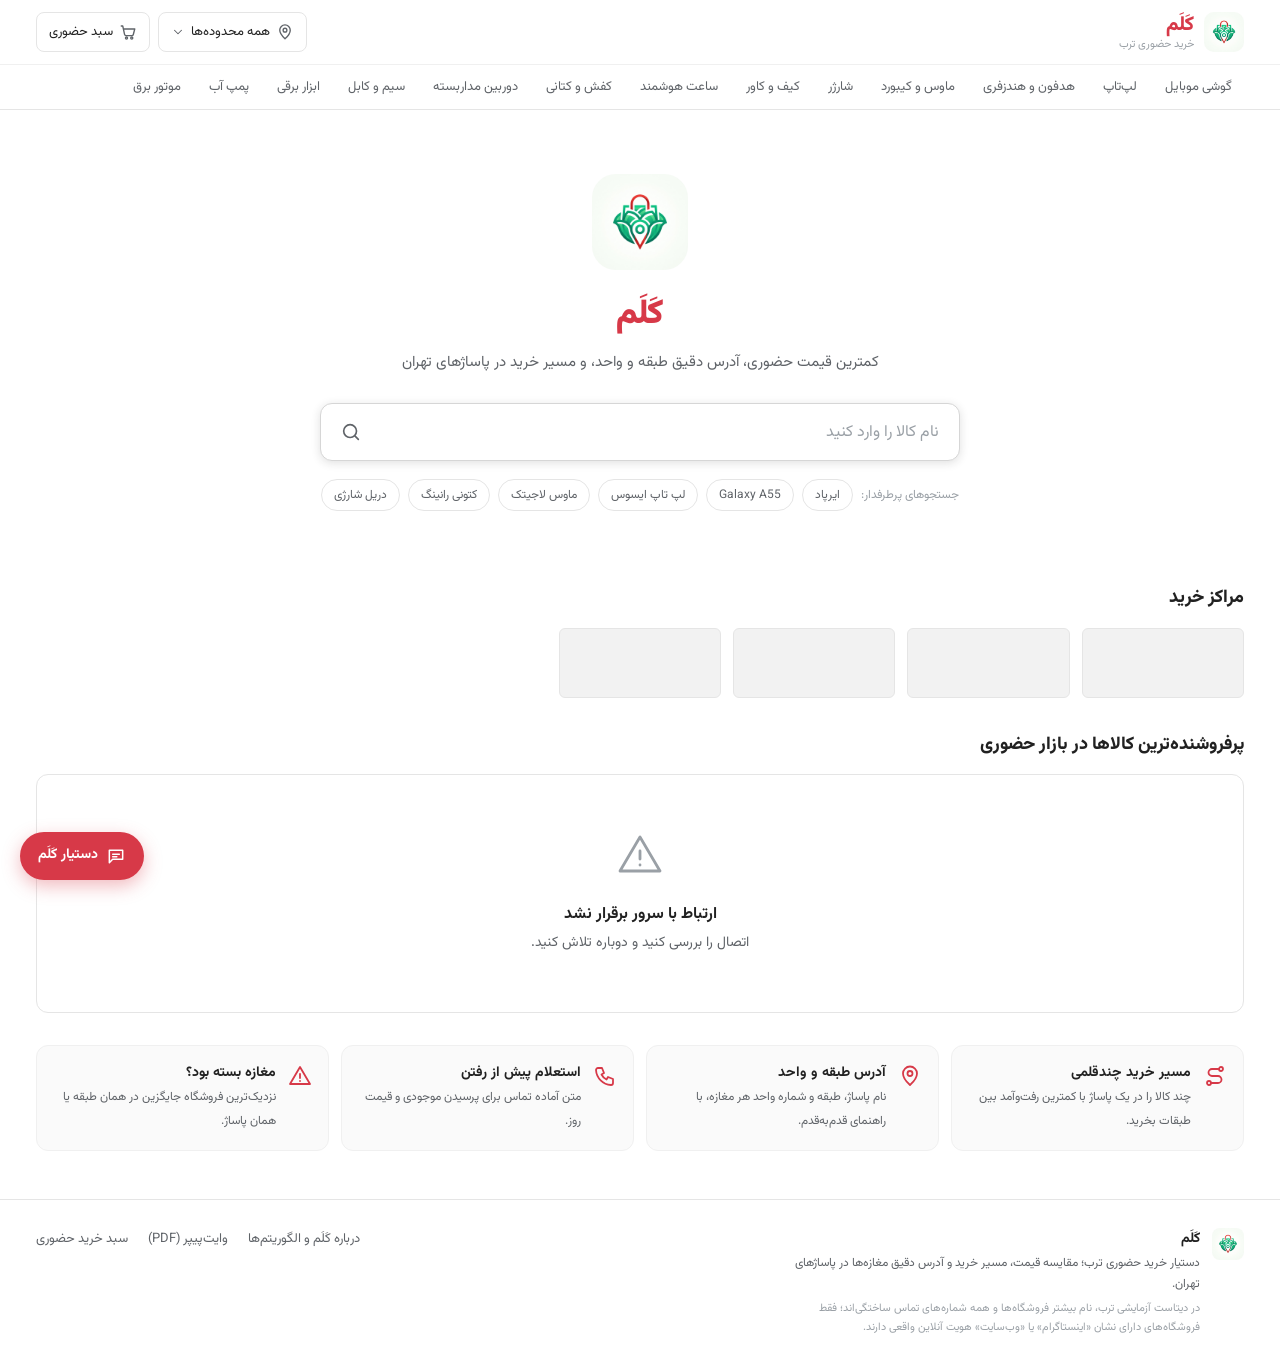
==== commit 84cc2106: "Address judging review: real-data fixes, NLU with memory, buying filters, deploy Product / dataset -" ====
--- a/public/index.html
+++ b/public/index.html
@@ -33,7 +33,7 @@
         <div class="hub-picker">
           <button type="button" class="header-btn" id="hub-btn" aria-haspopup="listbox" aria-expanded="false">
             <svg viewBox="0 0 24 24" aria-hidden="true"><path d="M12 21s-7-6.2-7-11.5A7 7 0 0 1 19 9.5C19 14.8 12 21 12 21Z"/><circle cx="12" cy="9.5" r="2.5"/></svg>
-            <span id="hub-btn-label">همه مراکز خرید</span>
+            <span id="hub-btn-label">همه محدوده‌ها</span>
             <svg class="chev" viewBox="0 0 24 24" aria-hidden="true"><path d="m6 9 6 6 6-6"/></svg>
           </button>
           <ul class="hub-menu" id="hub-menu" role="listbox" hidden></ul>
@@ -51,6 +51,8 @@
     </nav>
   </header>
 
+  <div class="data-banner" id="data-banner" role="status" hidden></div>
+
   <main id="view" class="view" tabindex="-1"></main>
 
   <footer class="site-footer">
@@ -60,6 +62,7 @@
         <div>
           <strong>کَلَم</strong>
           <p>دستیار خرید حضوری ترب؛ مقایسه قیمت، مسیر خرید و آدرس دقیق مغازه‌ها در پاساژهای تهران.</p>
+          <p class="footer-note">در دیتاست آزمایشی ترب، نام بیشتر فروشگاه‌ها و همه شماره‌های تماس ساختگی‌اند؛ فقط فروشگاه‌های دارای نشان «اینستاگرام» یا «وب‌سایت» هویت آنلاین واقعی دارند.</p>
         </div>
       </div>
       <ul class="footer-links">
--- a/public/app.css
+++ b/public/app.css
@@ -130,6 +130,9 @@
 .tag-amber { background: var(--amber-soft); color: var(--amber); }
 .tag-red { background: var(--red-soft); color: var(--primary); }
 .tag-gray { background: #f1f3f4; color: var(--text-2); }
+.tag-blue { background: #e8f0fe; color: #1a5fb4; }
+a.tag:hover { text-decoration: underline; }
+.tag svg { width: 13px; height: 13px; }
 
 .dot { width: 8px; height: 8px; border-radius: 50%; display: inline-block; flex-shrink: 0; }
 .dot-high { background: var(--green); }
@@ -329,8 +332,9 @@
 .assistant-title span { font-size: 11px; color: var(--text-3); }
 .assistant-body { flex: 1; overflow-y: auto; padding: 14px; display: flex; flex-direction: column; gap: 10px; background: var(--surface-2); }
 .msg { max-width: 88%; padding: 10px 12px; border-radius: 12px; font-size: 13px; line-height: 1.85; word-wrap: break-word; }
-.msg-bot { align-self: flex-start; background: var(--surface); border: 1px solid var(--border); border-top-right-radius: 4px; }
-.msg-user { align-self: flex-end; background: var(--primary); color: #fff; border-top-left-radius: 4px; }
+/* در RTL، flex-start سمت راست است: پیام کاربر راست، پیام دستیار چپ (مثل پیام‌رسان‌های فارسی) */
+.msg-user { align-self: flex-start; background: var(--primary); color: #fff; border-top-right-radius: 4px; }
+.msg-bot { align-self: flex-end; background: var(--surface); border: 1px solid var(--border); border-top-left-radius: 4px; }
 .msg-loading { color: var(--text-3); }
 .msg-extra { margin-top: 10px; display: flex; flex-direction: column; gap: 6px; }
 .msg-card { display: flex; justify-content: space-between; align-items: center; gap: 10px; padding: 8px 10px; border: 1px solid var(--divider); border-radius: var(--radius); background: var(--surface-2); font-size: 12px; }
@@ -407,3 +411,49 @@
   .assistant-fab span { display: none; }
   .assistant-fab { width: 52px; padding: 0; justify-content: center; }
 }
+
+/* ---------------- v2: شرایط خرید، شفافیت داده، شبیه‌ساز استعلام ---------------- */
+.data-banner { background: var(--amber-soft); color: #7a4b00; border-bottom: 1px solid #f3dca8; font-size: 12px; padding: 8px 16px; text-align: center; display: flex; gap: 6px; align-items: center; justify-content: center; flex-wrap: wrap; }
+.data-banner code { background: rgba(0,0,0,.06); padding: 0 4px; border-radius: 4px; direction: ltr; }
+.footer-note { font-size: 11px !important; color: var(--text-3) !important; margin-top: 6px !important; }
+.hub-menu-label { font-size: 11px; color: var(--text-3); padding: 8px 10px 4px; border-top: 1px solid var(--divider); margin-top: 4px; }
+
+.filter-option .checkbox { width: 16px; height: 16px; border-radius: 4px; border: 1.5px solid #c4c4c4; display: inline-block; position: relative; flex-shrink: 0; }
+.filter-option.active .checkbox { background: var(--primary); border-color: var(--primary); }
+.filter-option.active .checkbox::after { content: ""; position: absolute; left: 4px; top: 1px; width: 5px; height: 9px; border: solid #fff; border-width: 0 2px 2px 0; transform: rotate(45deg); }
+.seller-filters { flex-wrap: wrap; }
+.chip-sep { width: 1px; background: var(--border); align-self: stretch; margin: 0 4px; }
+
+.seller-row.flagged { background: #fffafa; }
+.seller-note { font-size: 12px; color: var(--text-2); margin-top: 4px; }
+.seller-tags { display: flex; flex-wrap: wrap; gap: 4px; margin-top: 8px; }
+.panel-note { margin: 0; padding: 12px 20px; font-size: 12px; color: var(--text-2); border-bottom: 1px solid var(--divider); background: var(--surface-2); }
+.closed-note { color: var(--primary); background: var(--red-soft); }
+
+.spec-table { margin: 0; padding: 8px 20px 16px; display: grid; grid-template-columns: repeat(auto-fill, minmax(260px, 1fr)); gap: 0 24px; }
+.spec-table div { display: flex; justify-content: space-between; gap: 12px; padding: 8px 0; border-bottom: 1px dashed var(--divider); font-size: 13px; }
+.spec-table dt { color: var(--text-2); }
+.spec-table dd { margin: 0; font-weight: 600; text-align: left; }
+
+.hours-box { margin-top: 12px; padding: 10px 12px; border-radius: var(--radius); background: var(--surface-2); border: 1px solid var(--divider); }
+.week-hours { margin: 0; display: grid; grid-template-columns: repeat(auto-fill, minmax(150px, 1fr)); gap: 2px 16px; font-size: 12px; }
+.week-hours div { display: flex; justify-content: space-between; gap: 8px; }
+.week-hours dt { color: var(--text-2); }
+.week-hours dd { margin: 0; }
+
+.sandbox { border: 1px solid var(--border); border-radius: var(--radius-lg); padding: 12px; margin-bottom: 16px; background: var(--surface-2); }
+.sandbox-head { display: flex; justify-content: space-between; align-items: center; gap: 8px; font-size: 13px; }
+.sandbox-head strong { display: inline-flex; align-items: center; gap: 6px; }
+.sandbox-note { font-size: 12px; color: var(--text-2); margin: 6px 0 10px; }
+.sandbox-log { display: flex; flex-direction: column; gap: 6px; max-height: 240px; overflow-y: auto; }
+.sandbox-log:empty { display: none; }
+.sb-msg { max-width: 90%; padding: 8px 10px; border-radius: 10px; font-size: 12px; line-height: 1.8; }
+.sb-who { display: block; font-size: 10px; color: var(--text-3); margin-bottom: 2px; }
+.sb-agent { align-self: flex-start; background: var(--primary-soft); }
+.sb-seller { align-self: flex-end; background: var(--surface); border: 1px solid var(--border); }
+.sb-verdict { align-self: center; }
+.sandbox-questions { display: flex; flex-wrap: wrap; gap: 6px; margin-top: 10px; }
+
+.msg-card .faint { display: block; font-size: 11px; }
+.msg-tags { display: flex; flex-wrap: wrap; gap: 4px; margin-top: 4px; }
+.msg-source { font-size: 10px; color: var(--text-3); align-self: flex-end; }
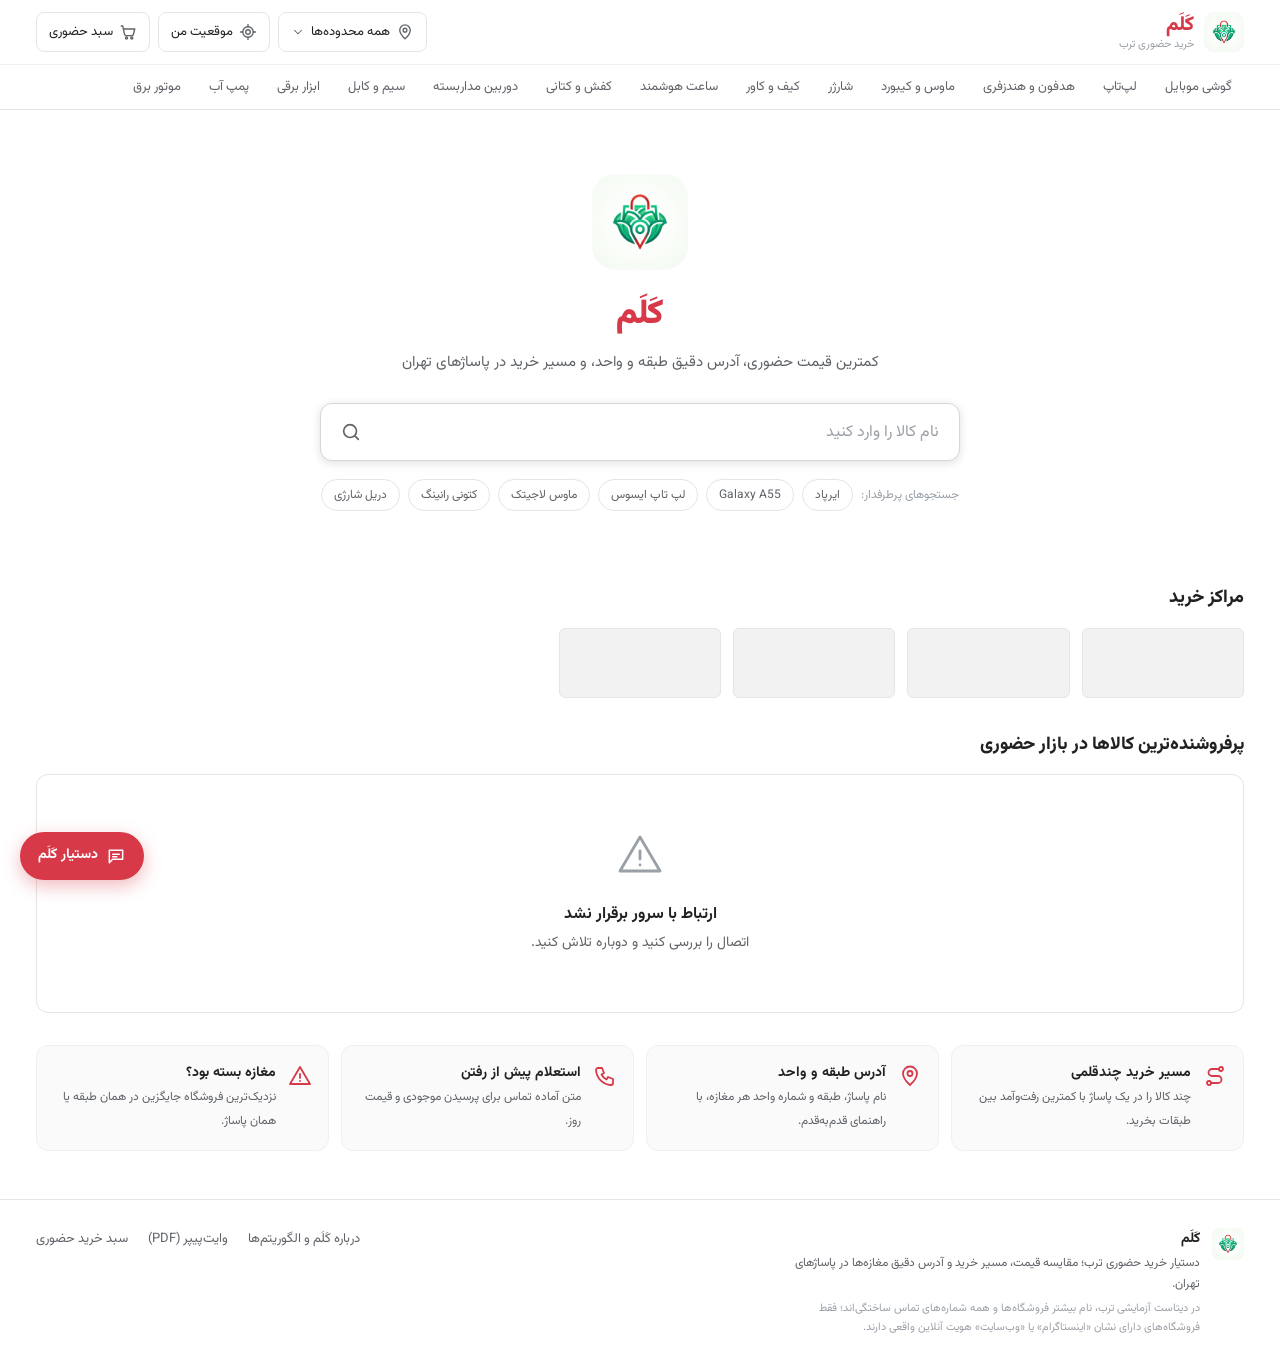
==== commit c48f0c43: "Add location, store recommendation, comparison, follow-up agent, PWA and deploy CI - User location (" ====
--- a/public/index.html
+++ b/public/index.html
@@ -6,7 +6,9 @@
   <meta name="theme-color" content="#ffffff">
   <title>کَلَم | دستیار خرید حضوری ترب</title>
   <meta name="description" content="کَلَم، دستیار خرید حضوری ترب: مقایسه قیمت مغازه‌های پاساژهای تهران، مسیر خرید چندقلمی، آدرس طبقه و واحد و جایگزین فوری مغازه بسته.">
-  <link rel="icon" href="./logo.jpg">
+  <link rel="icon" href="./icon-192.png">
+  <link rel="manifest" href="./manifest.webmanifest">
+  <link rel="apple-touch-icon" href="./icon-192.png">
   <link rel="stylesheet" href="./app.css">
 </head>
 <body>
@@ -38,6 +40,15 @@
           </button>
           <ul class="hub-menu" id="hub-menu" role="listbox" hidden></ul>
         </div>
+        <button type="button" class="header-btn loc-btn" id="loc-btn" data-action="open-location" aria-label="موقعیت من">
+          <svg viewBox="0 0 24 24" aria-hidden="true"><circle cx="12" cy="12" r="3"/><path d="M12 2v3M12 19v3M2 12h3M19 12h3"/><circle cx="12" cy="12" r="7"/></svg>
+          <span id="loc-label">موقعیت من</span>
+        </button>
+        <a class="header-btn compare-link" href="#/compare" aria-label="مقایسه کالاها" id="compare-link" hidden>
+          <svg viewBox="0 0 24 24" aria-hidden="true"><path d="M4 6h7v14H4zM13 4h7v16h-7z"/></svg>
+          <span class="cart-link-text">مقایسه</span>
+          <span class="badge-count" id="compare-count">0</span>
+        </a>
         <a class="header-btn cart-link" href="#/cart" aria-label="سبد خرید حضوری">
           <svg viewBox="0 0 24 24" aria-hidden="true"><path d="M3 4h2l2.4 11.2a2 2 0 0 0 2 1.6h7.7a2 2 0 0 0 2-1.5L21 8H6.2"/><circle cx="10" cy="20" r="1.4"/><circle cx="17" cy="20" r="1.4"/></svg>
           <span class="cart-link-text">سبد حضوری</span>
--- a/public/app.css
+++ b/public/app.css
@@ -457,3 +457,57 @@
 .msg-card .faint { display: block; font-size: 11px; }
 .msg-tags { display: flex; flex-wrap: wrap; gap: 4px; margin-top: 4px; }
 .msg-source { font-size: 10px; color: var(--text-3); align-self: flex-end; }
+
+/* ---------------- v3: موقعیت، پیشنهاد کلم، مقایسه ---------------- */
+.header-btn.active { border-color: var(--primary-border); color: var(--primary); background: var(--primary-soft); }
+.header-btn.active svg { color: var(--primary); }
+.loc-areas, .km-options { display: flex; flex-wrap: wrap; gap: 6px; }
+
+.product-card-wrap { position: relative; display: flex; min-width: 0; }
+.product-card-wrap .product-card { flex: 1; }
+.compare-toggle { position: absolute; top: 10px; left: 10px; z-index: 2; border: 1px solid var(--border); background: rgba(255,255,255,.92); border-radius: 14px; font-size: 11px; padding: 2px 10px; color: var(--text-2); }
+.compare-toggle:hover { border-color: var(--primary-border); color: var(--primary); }
+.compare-toggle.active { background: var(--primary); border-color: var(--primary); color: #fff; }
+.compare-toggle-hero.active { border-color: var(--primary); color: var(--primary); background: var(--primary-soft); }
+
+.rec-card { margin: 16px 20px 4px; padding: 14px 16px; border: 1.5px solid var(--primary-border); border-radius: var(--radius-lg); background: linear-gradient(180deg, var(--primary-soft), var(--surface) 70%); }
+.rec-head { display: flex; align-items: center; gap: 8px; flex-wrap: wrap; margin-bottom: 4px; }
+.rec-head strong { font-size: 15px; }
+.rec-price { margin-right: auto; font-weight: 800; font-size: 16px; }
+.rec-price small { font-weight: 400; font-size: 12px; color: var(--text-2); }
+.rec-why { display: flex; flex-wrap: wrap; gap: 6px; align-items: center; margin: 10px 0; font-size: 12px; }
+.rec-actions { display: flex; flex-wrap: wrap; gap: 8px; align-items: center; }
+.rec-note { font-size: 11px; margin: 10px 0 0; }
+.seller-sort { display: flex; align-items: center; flex-wrap: wrap; gap: 4px; padding: 8px 20px; font-size: 12px; color: var(--text-3); border-bottom: 1px solid var(--divider); }
+.seller-sort button:not(.btn-link) { border: 0; background: none; padding: 4px 8px; border-radius: var(--radius-sm); font-size: 12px; color: var(--text-2); }
+.seller-sort button.active { color: var(--primary); font-weight: 700; }
+
+.compare-scroll { overflow-x: auto; }
+.compare-table { width: 100%; border-collapse: collapse; font-size: 13px; min-width: 560px; }
+.compare-table th, .compare-table td { padding: 10px 12px; border-bottom: 1px solid var(--divider); text-align: right; vertical-align: top; }
+.compare-table thead th { vertical-align: bottom; min-width: 170px; }
+.compare-table thead .product-thumb { width: 96px; height: 96px; margin: 0 0 8px; }
+.compare-table tbody th { color: var(--text-2); font-weight: 600; white-space: nowrap; position: sticky; right: 0; background: var(--surface); z-index: 1; }
+.compare-table td.best { color: var(--green); font-weight: 700; background: var(--green-soft); }
+.compare-title { display: block; font-weight: 700; line-height: 1.7; margin-bottom: 4px; }
+.compare-title:hover { color: var(--primary); }
+.compare-section th { background: var(--surface-2); color: var(--text); font-weight: 800; }
+
+.followup-steps { list-style: none; margin: 8px 0 0; padding: 0; display: flex; flex-direction: column; gap: 8px; }
+.followup-steps li { display: flex; gap: 10px; align-items: flex-start; font-size: 13px; }
+.followup-steps .st { width: 22px; height: 22px; border-radius: 50%; display: grid; place-items: center; flex-shrink: 0; font-size: 12px; background: var(--surface-2); border: 1px solid var(--border); }
+.followup-steps .st.ok { background: var(--green-soft); color: var(--green); border-color: transparent; }
+.followup-steps .st.warn { background: var(--amber-soft); color: var(--amber); border-color: transparent; }
+.followup-steps .st.bad { background: var(--red-soft); color: var(--primary); border-color: transparent; }
+.visit-plan { margin-top: 12px; padding: 10px 12px; border-radius: var(--radius); background: var(--surface-2); border: 1px solid var(--divider); font-size: 12px; }
+.visit-plan strong { display: block; font-size: 13px; margin-bottom: 2px; }
+
+@media (max-width: 720px) {
+  .header-actions { gap: 6px; min-width: 0; }
+  .header-btn { padding: 0 9px; }
+  .loc-btn #loc-label { display: none; }
+  #hub-btn-label { max-width: 84px; }
+  .rec-card { margin: 12px 14px 4px; }
+  .seller-sort { padding: 8px 14px; }
+  .compare-link .cart-link-text { display: none; }
+}
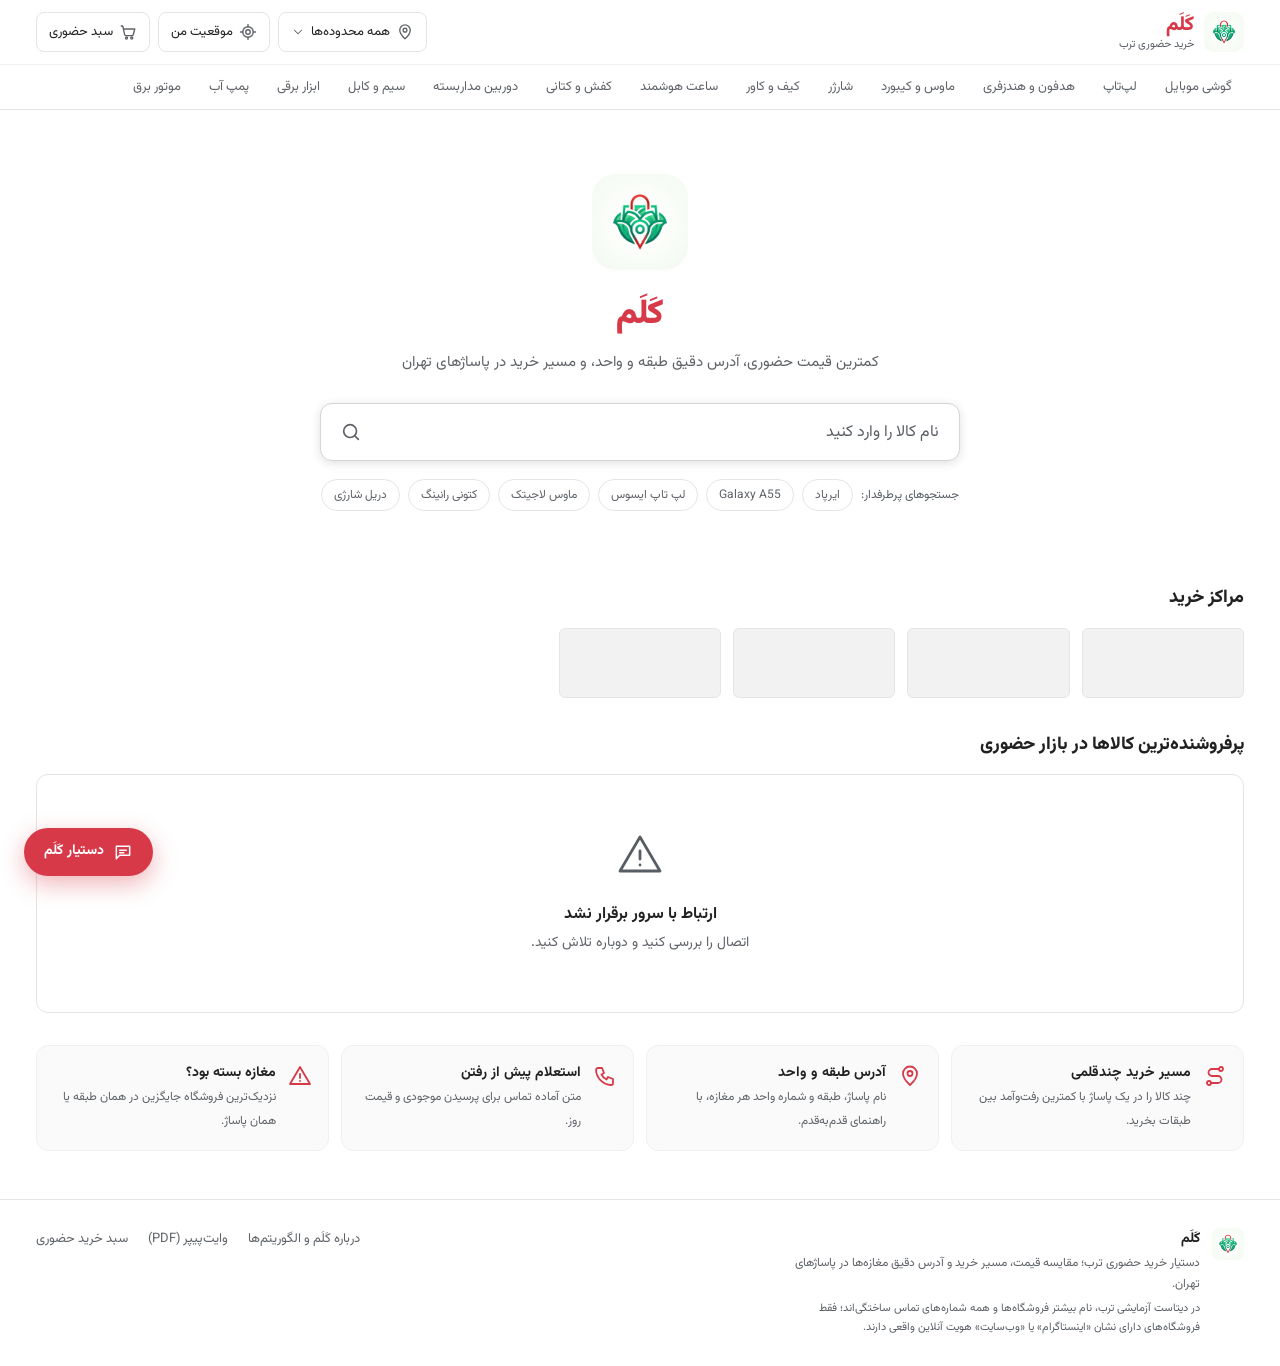
==== commit 167537b9: "feat(ux-ai): embed suggestion chips in message bubble, overhaul nlu consultation & secure env secret" ====
--- a/public/index.html
+++ b/public/index.html
@@ -85,30 +85,37 @@
   </footer>
 
   <!-- دستیار گفتگو -->
-  <button type="button" class="assistant-fab" id="assistant-fab" aria-controls="assistant" aria-expanded="false">
+  <button type="button" class="assistant-fab" id="assistant-fab" aria-controls="assistant" aria-expanded="false" aria-label="دستیار هوشمند خرید کَلَم">
     <svg viewBox="0 0 24 24" aria-hidden="true"><path d="M4 5h16v11H8l-4 4V5Z"/><path d="M8 10h8M8 13h5"/></svg>
     <span>دستیار کَلَم</span>
   </button>
 
-  <aside class="assistant" id="assistant" aria-label="دستیار کَلَم" hidden>
+  <aside class="assistant" id="assistant" aria-label="دستیار خرید حضوری کَلَم" hidden>
     <div class="assistant-head">
-      <img src="./logo.jpg" alt="" width="32" height="32">
+      <div class="assistant-avatar">
+        <img src="./logo.jpg" alt="لوگوی کَلَم" width="34" height="34">
+        <span class="assistant-status-dot" title="متصل به هوش مصنوعی کَلَم"></span>
+      </div>
       <div class="assistant-title">
-        <strong>دستیار کَلَم</strong>
-        <span>پاسخ‌ها فقط از داده‌های فروشگاه‌های ترب</span>
+        <div class="assistant-title-row">
+          <strong>دستیار کَلَم</strong>
+          <span id="assistant-context" class="assistant-context-pill" hidden></span>
+        </div>
+        <span>پاسخ‌ها مستقیماً بر مبنای داده‌های خرید حضوری ترب</span>
       </div>
-      <button type="button" class="icon-btn" data-action="clear-chat" title="پاک کردن گفتگو" aria-label="پاک کردن گفتگو">
-        <svg viewBox="0 0 24 24" aria-hidden="true"><path d="M4 7h16M10 11v6M14 11v6M6 7l1 13h10l1-13M9 7V4h6v3"/></svg>
-      </button>
-      <button type="button" class="icon-btn" data-action="close-assistant" aria-label="بستن دستیار">
-        <svg viewBox="0 0 24 24" aria-hidden="true"><path d="M6 6l12 12M18 6 6 18"/></svg>
-      </button>
+      <div class="assistant-actions">
+        <button type="button" class="icon-btn" data-action="clear-chat" title="پاک کردن گفتگو" aria-label="پاک کردن گفتگو">
+          <svg viewBox="0 0 24 24" aria-hidden="true"><path d="M4 7h16M10 11v6M14 11v6M6 7l1 13h10l1-13M9 7V4h6v3"/></svg>
+        </button>
+        <button type="button" class="icon-btn" data-action="close-assistant" title="بستن دستیار" aria-label="بستن دستیار">
+          <svg viewBox="0 0 24 24" aria-hidden="true"><path d="M6 6l12 12M18 6 6 18"/></svg>
+        </button>
+      </div>
     </div>
     <div class="assistant-body" id="chat-messages" aria-live="polite"></div>
-    <div class="assistant-prompts" id="chat-prompts"></div>
     <form class="assistant-input" id="chat-form">
-      <input type="text" id="chat-input" placeholder="مثلاً: مغازه بسته بود، جایگزین می‌خوام" autocomplete="off" aria-label="پیام به دستیار">
-      <button type="submit" class="btn btn-primary" aria-label="ارسال">
+      <input type="text" id="chat-input" placeholder="مثلاً: آیفون ۱۶ قسطی در چارسو یا دریل رونیکس..." autocomplete="off" aria-label="پیام به دستیار هوشمند کلم">
+      <button type="submit" class="btn btn-primary" aria-label="ارسال پیام">
         <svg viewBox="0 0 24 24" aria-hidden="true"><path d="M20 12 4 4l3 8-3 8 16-8ZM7 12h6"/></svg>
       </button>
     </form>
--- a/public/app.css
+++ b/public/app.css
@@ -16,7 +16,7 @@
 
   --text: #212121;
   --text-2: #5f6368;
-  --text-3: #9aa0a6;
+  --text-3: #595e65;
   --border: #e5e5e5;
   --divider: #f0f0f0;
   --page: #f5f5f5;
@@ -321,33 +321,66 @@
 .fallback-row { display: flex; justify-content: space-between; align-items: center; gap: 12px; padding: 12px 0; border-bottom: 1px solid var(--divider); }
 .fallback-row:last-child { border-bottom: 0; }
 
-/* ---------------- Assistant ---------------- */
-.assistant-fab { position: fixed; left: 20px; bottom: 20px; z-index: 50; display: inline-flex; align-items: center; gap: 8px; height: 48px; padding: 0 18px; border-radius: 24px; border: 0; background: var(--primary); color: #fff; font-weight: 700; font-size: 14px; box-shadow: 0 6px 18px rgba(215, 57, 72, 0.35); }
-.assistant-fab:hover { background: var(--primary-hover); }
-.assistant { position: fixed; left: 20px; bottom: 80px; z-index: 55; width: 400px; max-width: calc(100vw - 32px); height: min(620px, calc(100vh - 110px)); display: flex; flex-direction: column; background: var(--surface); border: 1px solid var(--border); border-radius: var(--radius-lg); box-shadow: var(--shadow-pop); overflow: hidden; }
-.assistant-head { display: flex; align-items: center; gap: 10px; padding: 10px 10px 10px 8px; padding-right: 14px; border-bottom: 1px solid var(--divider); }
-.assistant-head img { border-radius: 8px; }
-.assistant-title { flex: 1; display: flex; flex-direction: column; line-height: 1.4; }
-.assistant-title strong { font-size: 14px; }
-.assistant-title span { font-size: 11px; color: var(--text-3); }
-.assistant-body { flex: 1; overflow-y: auto; padding: 14px; display: flex; flex-direction: column; gap: 10px; background: var(--surface-2); }
-.msg { max-width: 88%; padding: 10px 12px; border-radius: 12px; font-size: 13px; line-height: 1.85; word-wrap: break-word; }
-/* در RTL، flex-start سمت راست است: پیام کاربر راست، پیام دستیار چپ (مثل پیام‌رسان‌های فارسی) */
-.msg-user { align-self: flex-start; background: var(--primary); color: #fff; border-top-right-radius: 4px; }
-.msg-bot { align-self: flex-end; background: var(--surface); border: 1px solid var(--border); border-top-left-radius: 4px; }
-.msg-loading { color: var(--text-3); }
-.msg-extra { margin-top: 10px; display: flex; flex-direction: column; gap: 6px; }
-.msg-card { display: flex; justify-content: space-between; align-items: center; gap: 10px; padding: 8px 10px; border: 1px solid var(--divider); border-radius: var(--radius); background: var(--surface-2); font-size: 12px; }
-.msg-card > div { min-width: 0; }
-.msg-card strong { display: block; overflow: hidden; text-overflow: ellipsis; white-space: nowrap; }
+/* ---------------- Assistant (کَلَم UI/UX) ---------------- */
+.assistant-fab { position: fixed; left: 24px; bottom: 24px; z-index: 50; display: inline-flex; align-items: center; gap: 9px; height: 48px; padding: 0 20px; border-radius: 24px; border: 0; background: var(--primary); color: #fff; font-weight: 700; font-size: 14px; box-shadow: 0 8px 24px rgba(215, 57, 72, 0.38); transition: transform 0.2s cubic-bezier(0.16, 1, 0.3, 1), box-shadow 0.2s, background 0.15s; }
+.assistant-fab:hover { background: var(--primary-hover); transform: translateY(-2px); box-shadow: 0 10px 28px rgba(215, 57, 72, 0.45); }
+.assistant-fab:active { transform: scale(0.97); }
+
+.assistant { position: fixed; left: 24px; bottom: 84px; z-index: 55; width: 430px; max-width: calc(100vw - 32px); height: min(640px, calc(100vh - 105px)); display: flex; flex-direction: column; background: var(--surface); border: 1px solid rgba(0, 0, 0, 0.09); border-radius: 16px; box-shadow: 0 20px 48px -12px rgba(0, 0, 0, 0.18), 0 0 0 1px rgba(0, 0, 0, 0.05); overflow: hidden; animation: assistant-in 0.22s cubic-bezier(0.16, 1, 0.3, 1); }
+@keyframes assistant-in { from { opacity: 0; transform: translateY(14px) scale(0.98); } to { opacity: 1; transform: translateY(0) scale(1); } }
+
+.assistant-head { display: flex; align-items: center; gap: 11px; padding: 12px 14px; background: var(--surface); border-bottom: 1px solid var(--divider); }
+.assistant-avatar { position: relative; width: 36px; height: 36px; flex-shrink: 0; }
+.assistant-avatar img { width: 36px; height: 36px; border-radius: 10px; display: block; border: 1px solid rgba(0,0,0,0.06); }
+.assistant-status-dot { position: absolute; bottom: -2px; left: -2px; width: 10px; height: 10px; background: var(--green); border: 2px solid #fff; border-radius: 50%; box-shadow: 0 0 0 1px rgba(0,0,0,0.05); }
+
+.assistant-title { flex: 1; min-width: 0; display: flex; flex-direction: column; gap: 2px; }
+.assistant-title-row { display: flex; align-items: center; gap: 8px; flex-wrap: wrap; }
+.assistant-title strong { font-size: 14px; font-weight: 800; color: var(--text); }
+.assistant-context-pill { display: inline-flex; align-items: center; font-size: 11px; font-weight: 600; background: var(--primary-soft); color: var(--primary); border: 1px solid var(--primary-border); padding: 1px 8px; border-radius: 12px; max-width: 170px; white-space: nowrap; overflow: hidden; text-overflow: ellipsis; }
+.assistant-title span:not(.assistant-context-pill) { font-size: 11px; color: var(--text-2); font-weight: 500; }
+
+.assistant-actions { display: flex; align-items: center; gap: 4px; }
+.assistant-actions .icon-btn { width: 34px; height: 34px; border-radius: 8px; display: flex; align-items: center; justify-content: center; color: var(--text-2); border: 0; background: transparent; cursor: pointer; transition: background 0.15s, color 0.15s; }
+.assistant-actions .icon-btn:hover { background: var(--surface-2); color: var(--text); }
+
+.assistant-body { flex: 1; overflow-y: auto; padding: 14px; display: flex; flex-direction: column; gap: 12px; background: var(--surface-2); scroll-behavior: smooth; }
+.msg { max-width: 90%; padding: 11px 14px; border-radius: 14px; font-size: 13px; line-height: 1.85; word-wrap: break-word; box-shadow: 0 1px 4px rgba(0, 0, 0, 0.04); }
+.msg-user { align-self: flex-start; background: var(--primary); color: #fff; border-top-right-radius: 4px; font-weight: 500; }
+.msg-bot { align-self: flex-end; background: #ffffff; border: 1px solid rgba(0, 0, 0, 0.08); border-top-left-radius: 4px; color: var(--text); }
+.msg-loading { color: var(--text-2); background: #ffffff; display: inline-flex; align-items: center; gap: 8px; }
+.msg-extra { margin-top: 10px; display: flex; flex-direction: column; gap: 8px; }
+
+.msg-card { display: flex; justify-content: space-between; align-items: center; gap: 10px; padding: 10px 12px; border: 1px solid rgba(0, 0, 0, 0.08); border-radius: var(--radius); background: #ffffff; font-size: 12px; box-shadow: 0 2px 6px rgba(0, 0, 0, 0.03); transition: border-color 0.15s, box-shadow 0.15s; }
+.msg-card:hover { border-color: rgba(215, 57, 72, 0.35); box-shadow: 0 3px 10px rgba(0, 0, 0, 0.06); }
+.msg-card-content { flex: 1; min-width: 0; display: flex; flex-direction: column; gap: 3px; }
+.msg-card-title { display: block; font-size: 12.5px; font-weight: 700; color: var(--text); overflow: hidden; text-overflow: ellipsis; white-space: nowrap; }
+.msg-card-title a { color: inherit; text-decoration: none; }
+.msg-card-title a:hover { color: var(--primary); }
+.msg-card-meta { display: flex; align-items: baseline; gap: 8px; flex-wrap: wrap; }
+.msg-card-price { font-size: 13px; font-weight: 800; color: var(--primary); }
+.msg-card-price small { font-size: 10px; font-weight: 500; color: var(--text-2); margin-right: 2px; }
+.msg-card-shop { font-size: 11px; color: var(--text-2); }
+.msg-card-sub { font-size: 10.5px; color: var(--text-2); }
+.msg-card-btn { flex-shrink: 0; height: 32px; padding: 0 12px; font-size: 11.5px; font-weight: 700; border-radius: 6px; transition: all 0.15s ease; }
+.msg-card-btn.btn-added { background: var(--green) !important; color: #fff !important; border-color: var(--green) !important; }
+
 .msg-option { text-align: right; justify-content: flex-start; height: auto; padding: 8px 12px; border-radius: var(--radius); white-space: normal; }
-.assistant-prompts { display: flex; gap: 6px; overflow-x: auto; padding: 8px 12px; border-top: 1px solid var(--divider); scrollbar-width: none; }
-.assistant-prompts::-webkit-scrollbar { display: none; }
-.assistant-input { display: flex; gap: 8px; padding: 10px 12px 12px; }
-.assistant-input input { flex: 1; min-width: 0; height: 40px; border: 1px solid var(--border); border-radius: var(--radius); padding: 0 12px; font-size: 13px; background: var(--surface); }
-.assistant-input input:focus { outline: none; border-color: var(--primary); }
-.assistant-input .btn { width: 44px; padding: 0; }
-.assistant-input .btn svg { transform: scaleX(-1); }
+
+.msg-suggestions { margin-top: 10px; padding-top: 8px; border-top: 1px dashed rgba(0, 0, 0, 0.1); display: flex; flex-direction: column; gap: 6px; }
+.msg-suggestions-label { font-size: 11px; font-weight: 700; color: var(--text-2); display: flex; align-items: center; gap: 4px; }
+.msg-suggestions-chips { display: flex; flex-wrap: wrap; gap: 6px; }
+.suggestion-chip { display: inline-flex; align-items: center; padding: 6px 12px; border-radius: 14px; border: 1px solid var(--primary-border); background: var(--primary-soft); color: var(--primary); font-size: 11.5px; font-weight: 600; line-height: 1.4; text-align: right; cursor: pointer; transition: all 0.15s ease; white-space: normal; max-width: 100%; user-select: none; }
+.suggestion-chip:hover { background: var(--primary); color: #ffffff; border-color: var(--primary); transform: translateY(-1px); box-shadow: 0 2px 6px rgba(215, 57, 72, 0.25); }
+.suggestion-chip:active { transform: scale(0.97); }
+
+.assistant-prompts-wrapper { display: none; }
+
+.assistant-input { display: flex; gap: 8px; padding: 10px 12px 12px; background: var(--surface); border-top: 1px solid var(--divider); }
+.assistant-input input { flex: 1; min-width: 0; height: 42px; border: 1px solid var(--border); border-radius: var(--radius); padding: 0 14px; font-size: 13px; font-family: inherit; background: var(--surface); color: var(--text); transition: border-color 0.15s, box-shadow 0.15s; }
+.assistant-input input:focus { outline: none; border-color: var(--primary); box-shadow: 0 0 0 3px rgba(215, 57, 72, 0.12); }
+.assistant-input .btn { width: 44px; height: 42px; padding: 0; border-radius: var(--radius); display: flex; align-items: center; justify-content: center; flex-shrink: 0; }
+.assistant-input .btn svg { transform: scaleX(-1); width: 20px; height: 20px; }
 
 /* ---------------- Toast ---------------- */
 .toast-stack { position: fixed; top: calc(var(--header-h) + 16px); left: 50%; transform: translateX(-50%); z-index: 70; display: flex; flex-direction: column; gap: 8px; align-items: center; pointer-events: none; }
@@ -406,10 +439,9 @@
   .seller-side { flex-direction: row; justify-content: space-between; align-items: center; }
   .panel-head, .panel-body, .seller-row, .cart-item { padding-left: 14px; padding-right: 14px; }
   .timeline { padding-left: 12px; padding-right: 12px; }
-  .assistant { left: 8px; right: 8px; bottom: 76px; width: auto; max-width: none; }
-  .assistant-fab { left: 16px; bottom: 16px; }
+  .assistant { left: 0; right: 0; bottom: 0; width: 100%; max-width: 100vw; height: 86vh; border-radius: 20px 20px 0 0; border-left: 0; border-right: 0; border-bottom: 0; }
+  .assistant-fab { left: 16px; bottom: 16px; width: 48px; height: 48px; min-width: 44px; min-height: 44px; padding: 0; justify-content: center; }
   .assistant-fab span { display: none; }
-  .assistant-fab { width: 52px; padding: 0; justify-content: center; }
 }
 
 /* ---------------- v2: شرایط خرید، شفافیت داده، شبیه‌ساز استعلام ---------------- */
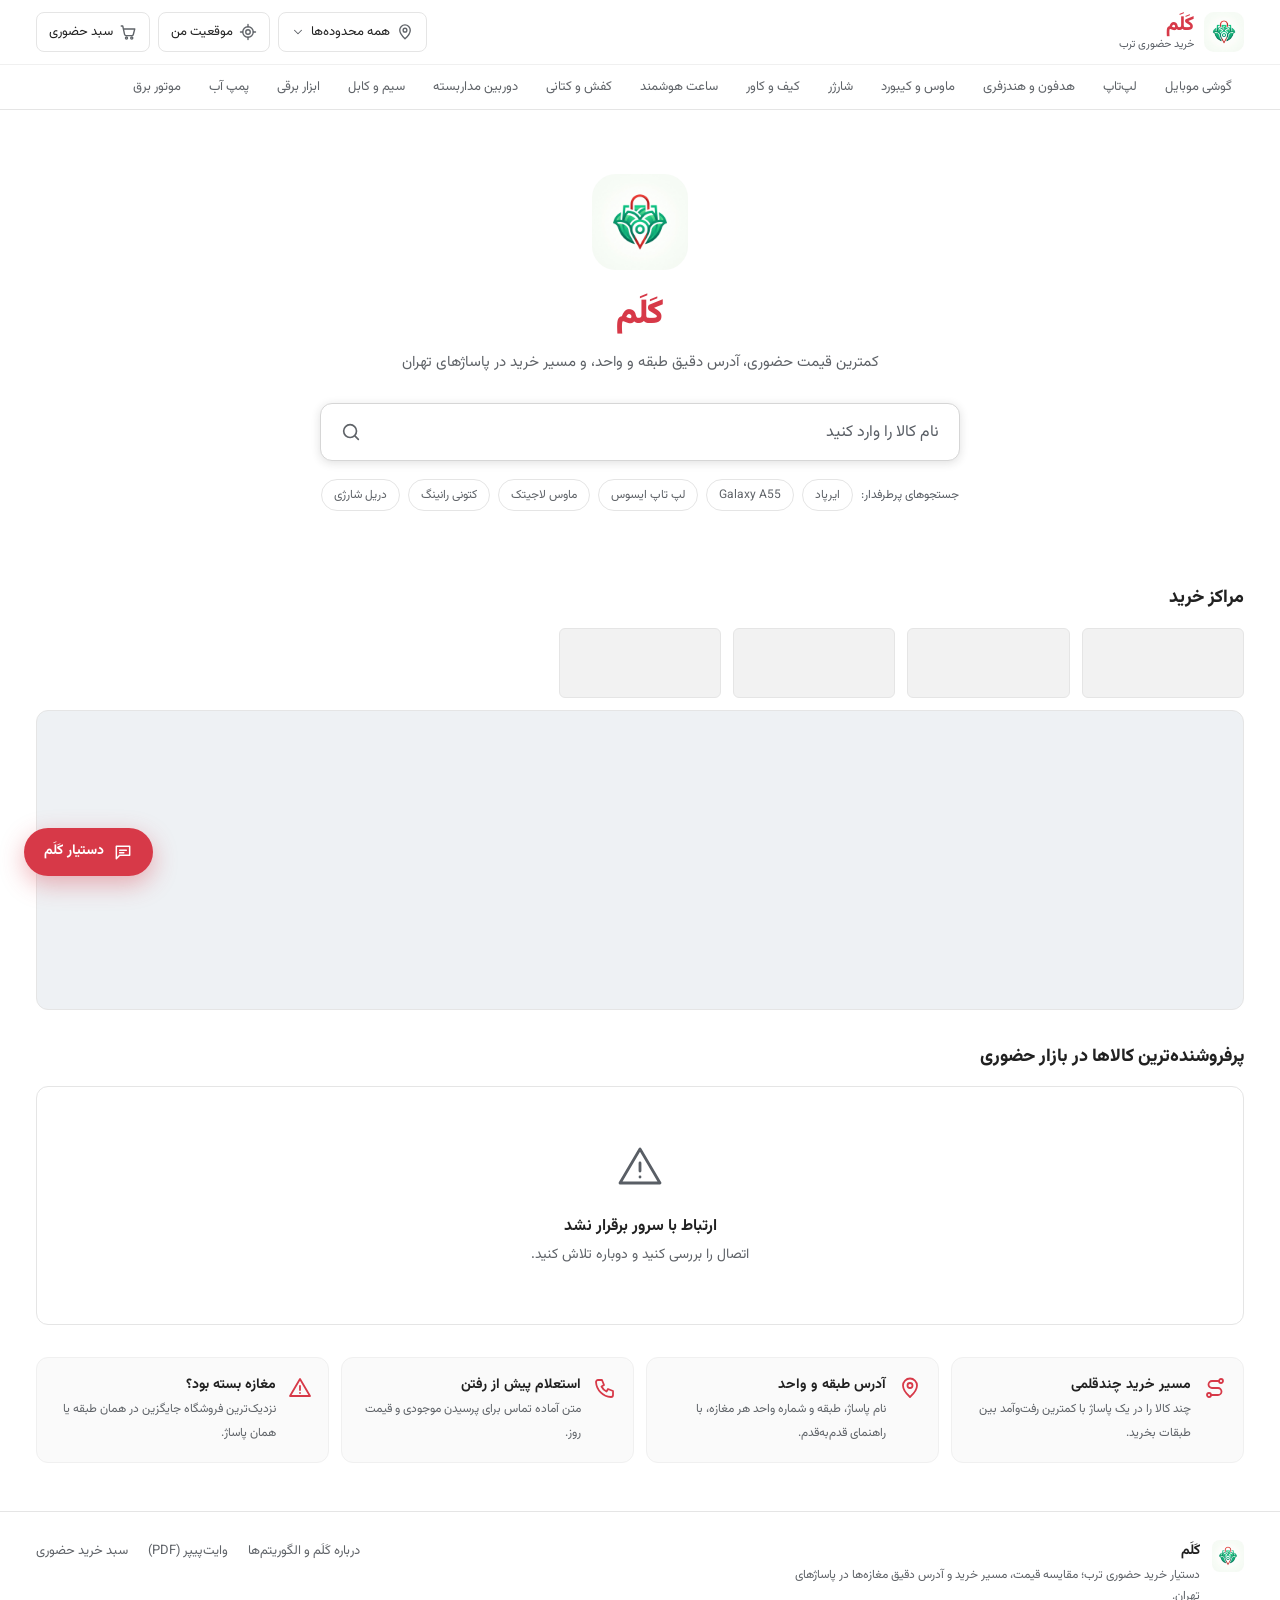
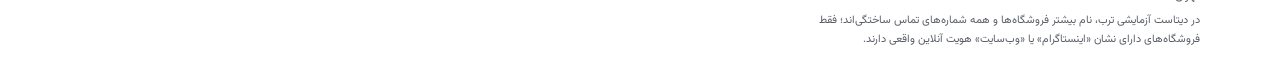
==== commit 068151c7: "Fix bugs in AI cross-sell changes; add map and agent mode in a docked assistant Bug fixes in the cro" ====
--- a/public/index.html
+++ b/public/index.html
@@ -104,6 +104,9 @@
         <span>پاسخ‌ها مستقیماً بر مبنای داده‌های خرید حضوری ترب</span>
       </div>
       <div class="assistant-actions">
+        <button type="button" class="icon-btn dock-btn" id="dock-btn" data-action="toggle-dock" title="ثابت کنار صفحه" aria-label="ثابت کردن دستیار کنار صفحه" aria-pressed="true">
+          <svg viewBox="0 0 24 24" aria-hidden="true"><rect x="3" y="4" width="18" height="16" rx="2"/><path d="M9 4v16"/></svg>
+        </button>
         <button type="button" class="icon-btn" data-action="clear-chat" title="پاک کردن گفتگو" aria-label="پاک کردن گفتگو">
           <svg viewBox="0 0 24 24" aria-hidden="true"><path d="M4 7h16M10 11v6M14 11v6M6 7l1 13h10l1-13M9 7V4h6v3"/></svg>
         </button>
@@ -111,6 +114,10 @@
           <svg viewBox="0 0 24 24" aria-hidden="true"><path d="M6 6l12 12M18 6 6 18"/></svg>
         </button>
       </div>
+    </div>
+    <div class="assistant-modes" role="tablist" aria-label="حالت دستیار">
+      <button type="button" role="tab" class="mode-tab" id="mode-chat" data-action="assistant-mode" data-mode="chat" aria-selected="true">💬 گفتگو</button>
+      <button type="button" role="tab" class="mode-tab" id="mode-agent" data-action="assistant-mode" data-mode="agent" aria-selected="false">🤖 ایجنت خرید</button>
     </div>
     <div class="assistant-body" id="chat-messages" aria-live="polite"></div>
     <form class="assistant-input" id="chat-form">
--- a/public/app.css
+++ b/public/app.css
@@ -534,6 +534,50 @@
 .visit-plan { margin-top: 12px; padding: 10px 12px; border-radius: var(--radius); background: var(--surface-2); border: 1px solid var(--divider); font-size: 12px; }
 .visit-plan strong { display: block; font-size: 13px; margin-bottom: 2px; }
 
+/* Badges for Same-Shop Stock Availability & Quality Authenticity Ranking */
+.badge-same-shop {
+  background: #ecfdf5;
+  color: #065f46;
+  border: 1px solid #a7f3d0;
+  font-size: 11px;
+  font-weight: 700;
+  display: inline-flex;
+  align-items: center;
+  gap: 4px;
+  padding: 2px 8px;
+  border-radius: 6px;
+  line-height: 1.4;
+}
+.badge-quality-gold {
+  background: #fffbeb;
+  color: #92400e;
+  border: 1px solid #fde68a;
+  font-size: 11px;
+  font-weight: 700;
+  display: inline-flex;
+  align-items: center;
+  gap: 4px;
+  padding: 2px 8px;
+  border-radius: 6px;
+  line-height: 1.4;
+}
+.msg-card-same-shop {
+  border-color: rgba(16, 185, 129, 0.45) !important;
+  background: linear-gradient(to bottom, rgba(16, 185, 129, 0.04), var(--surface));
+}
+@media (prefers-color-scheme: dark) {
+  .badge-same-shop {
+    background: rgba(16, 185, 129, 0.15);
+    color: #6ee7b7;
+    border-color: rgba(16, 185, 129, 0.35);
+  }
+  .badge-quality-gold {
+    background: rgba(245, 158, 11, 0.15);
+    color: #fcd34d;
+    border-color: rgba(245, 158, 11, 0.35);
+  }
+}
+
 @media (max-width: 720px) {
   .header-actions { gap: 6px; min-width: 0; }
   .header-btn { padding: 0 9px; }
@@ -543,3 +587,91 @@
   .seller-sort { padding: 8px 14px; }
   .compare-link .cart-link-text { display: none; }
 }
+
+/* ---------- نقشه ---------- */
+.map-box { position: relative; height: 280px; margin: 0 16px 14px; border: 1px solid var(--border); border-radius: var(--radius-lg); overflow: hidden; background: #eef1f4; z-index: 0; }
+.map-box.map-hubs { margin: 12px 0 0; height: 300px; }
+.map-box.map-route { margin: 14px 16px 4px; height: 260px; }
+.kalam-map { direction: ltr; font-family: inherit; }
+.kalam-map .leaflet-popup-content { margin: 10px 12px; font-family: Vazirmatn, Tahoma, sans-serif; }
+.map-popup { direction: rtl; text-align: right; font-size: 12.5px; line-height: 1.8; color: var(--text); }
+.map-popup hr { border: 0; border-top: 1px solid var(--divider); margin: 8px 0; }
+.map-popup .faint { color: var(--text-3, #767676); font-size: 11.5px; }
+.map-popup-actions { display: flex; flex-wrap: wrap; align-items: center; gap: 8px; margin-top: 6px; }
+.map-popup-actions .btn { height: 30px; padding: 0 10px; font-size: 12px; color: #fff; }
+.map-pin { display: grid; place-items: center; width: 30px; height: 30px; border-radius: 50% 50% 50% 0; transform: rotate(-45deg); background: #8a8f98; border: 2px solid #fff; box-shadow: 0 2px 6px rgba(0, 0, 0, .3); color: #fff; font: 700 11px/1 Vazirmatn, Tahoma, sans-serif; }
+.map-pin:empty::after { content: ""; width: 8px; height: 8px; border-radius: 50%; background: #fff; }
+.map-pin > b { transform: rotate(45deg); }
+.pin-best { background: var(--primary); width: 34px; height: 34px; }
+.pin-stop { background: var(--primary); }
+.pin-open { background: #1f9d55; }
+.pin-closed { background: #b9bec6; }
+.pin-unknown { background: #e0a100; }
+.pin-hub { background: #3366cc; }
+.map-user { display: block; width: 18px; height: 18px; border-radius: 50%; background: #1a73e8; border: 3px solid #fff; box-shadow: 0 0 0 6px rgba(26, 115, 232, .25); }
+.map-offline::after { content: "نقشه پایه بدون اینترنت در دسترس نیست؛ جای نشانگرها نسبت به هم درست است."; position: absolute; inset: auto 8px 8px 8px; z-index: 500; padding: 6px 10px; border-radius: var(--radius); background: rgba(255, 255, 255, .92); color: #555; font-size: 11.5px; direction: rtl; text-align: center; pointer-events: none; }
+.map-fallback { display: grid; place-items: center; height: 100%; color: var(--text-2); font-size: 13px; }
+@media (max-width: 720px) {
+  .map-box { height: 220px; margin: 0 12px 12px; }
+  .map-box.map-hubs { height: 240px; }
+}
+
+/* ---------- دستیار کنار صفحه (dock) ---------- */
+:root { --dock-w: 400px; }
+body.assistant-docked { padding-left: var(--dock-w); }
+body.assistant-docked .assistant { top: 0; bottom: 0; left: 0; width: var(--dock-w); max-width: var(--dock-w); height: 100vh; border-radius: 0; border: 0; border-right: 1px solid var(--border); box-shadow: 4px 0 24px -12px rgba(0, 0, 0, .18); animation: dock-in .2s ease-out; }
+body.assistant-docked .assistant-fab { display: none; }
+body.assistant-docked .toast-stack { left: calc(50% + var(--dock-w) / 2); }
+@keyframes dock-in { from { transform: translateX(-24px); opacity: 0; } to { transform: none; opacity: 1; } }
+.dock-btn[aria-pressed="true"] { color: var(--primary); background: var(--primary-soft); }
+
+/* ---------- حالت‌های دستیار ---------- */
+.assistant-modes { display: flex; gap: 6px; padding: 8px 12px; background: var(--surface); border-bottom: 1px solid var(--divider); }
+.mode-tab { flex: 1; height: 34px; border-radius: 17px; border: 1px solid var(--border); background: var(--surface); color: var(--text-2); font: 600 12.5px/1 inherit; font-family: inherit; cursor: pointer; transition: background .15s, color .15s, border-color .15s; }
+.mode-tab[aria-selected="true"] { background: var(--primary); border-color: var(--primary); color: #fff; }
+.mode-tab:focus-visible { outline: 2px solid var(--primary); outline-offset: 2px; }
+.assistant.agent-mode .assistant-input input { border-color: var(--primary-border); background: var(--primary-soft); }
+.btn-agent { border-color: var(--primary-border); color: var(--primary); }
+
+/* ---------- تایم‌لاین مأموریت ایجنت ---------- */
+.msg-mission { max-width: 100%; width: 100%; }
+.mission-head { display: flex; align-items: center; gap: 8px; margin-bottom: 8px; }
+.mission-badge { flex-shrink: 0; padding: 2px 9px; border-radius: 10px; background: #1f2937; color: #fff; font-size: 11px; font-weight: 700; }
+.mission-goal { font-size: 12px; color: var(--text-2); overflow: hidden; text-overflow: ellipsis; white-space: nowrap; }
+.mission-steps { list-style: none; margin: 0; padding: 0; position: relative; }
+.mission-steps::before { content: ""; position: absolute; top: 10px; bottom: 10px; right: 10px; width: 2px; background: var(--divider); }
+.mission-step { position: relative; display: flex; gap: 10px; padding: 6px 0; font-size: 12.5px; line-height: 1.7; animation: step-in .25s ease-out; }
+.mission-step strong { font-size: 12.5px; }
+.mission-icon { position: relative; z-index: 1; flex-shrink: 0; width: 22px; height: 22px; border-radius: 50%; display: grid; place-items: center; background: #fff; border: 2px solid var(--border); font-size: 11px; font-weight: 800; color: #fff; }
+.mission-step.is-running .mission-icon { border-color: var(--primary); border-top-color: transparent; animation: spin .8s linear infinite; }
+.mission-step.is-ok .mission-icon { background: #1f9d55; border-color: #1f9d55; }
+.mission-step.is-ok .mission-icon::after { content: "✓"; }
+.mission-step.is-warn .mission-icon { background: #e0a100; border-color: #e0a100; }
+.mission-step.is-warn .mission-icon::after { content: "!"; }
+.mission-step.is-bad .mission-icon { background: var(--primary); border-color: var(--primary); }
+.mission-step.is-bad .mission-icon::after { content: "✕"; }
+.mission-detail { color: var(--text); }
+.mission-lines { margin: 2px 0 0; padding: 0 16px 0 0; color: var(--text-2); font-size: 11.5px; }
+.mission-lines li { margin: 1px 0; }
+.mission-result { margin-top: 10px; padding: 12px; border: 1px solid var(--primary-border); border-radius: var(--radius-lg); background: var(--surface); }
+.mission-decision { display: inline-block; padding: 3px 10px; border-radius: 12px; font-size: 12px; font-weight: 800; margin-bottom: 6px; }
+.mission-decision.is-ok { background: #e7f6ec; color: #17733d; }
+.mission-decision.is-warn { background: #fff4d6; color: #8a6200; }
+.mission-decision.is-bad { background: var(--primary-soft); color: var(--primary); }
+.mission-summary { font-size: 12.5px; line-height: 1.9; }
+.mission-facts { display: grid; gap: 4px; margin: 8px 0; font-size: 12px; }
+.mission-facts > div { display: flex; justify-content: space-between; gap: 10px; border-bottom: 1px dashed var(--divider); padding: 3px 0; }
+.mission-facts span { color: var(--text-2); flex-shrink: 0; }
+.mission-facts strong { text-align: left; font-weight: 600; }
+.map-box.map-mission { margin: 8px 0; height: 190px; }
+.mission-actions { display: flex; flex-wrap: wrap; gap: 6px; margin-top: 8px; }
+.mission-actions .btn { height: 32px; padding: 0 10px; font-size: 12px; }
+.mission-alts { margin-top: 8px; font-size: 11.5px; }
+.mission-notice { margin-top: 8px; padding: 6px 8px; border-radius: var(--radius); background: var(--surface-2); color: var(--text-2); font-size: 11px; }
+@keyframes step-in { from { opacity: 0; transform: translateY(4px); } to { opacity: 1; transform: none; } }
+@keyframes spin { to { transform: rotate(360deg); } }
+@media (prefers-reduced-motion: reduce) {
+  .mission-step, body.assistant-docked .assistant { animation: none; }
+  .mission-step.is-running .mission-icon { animation-duration: 3s; }
+}
+.map-mission.map-offline::after { content: "نقشه پایه آفلاین است"; inset: auto auto 6px 6px; padding: 3px 8px; font-size: 10.5px; }
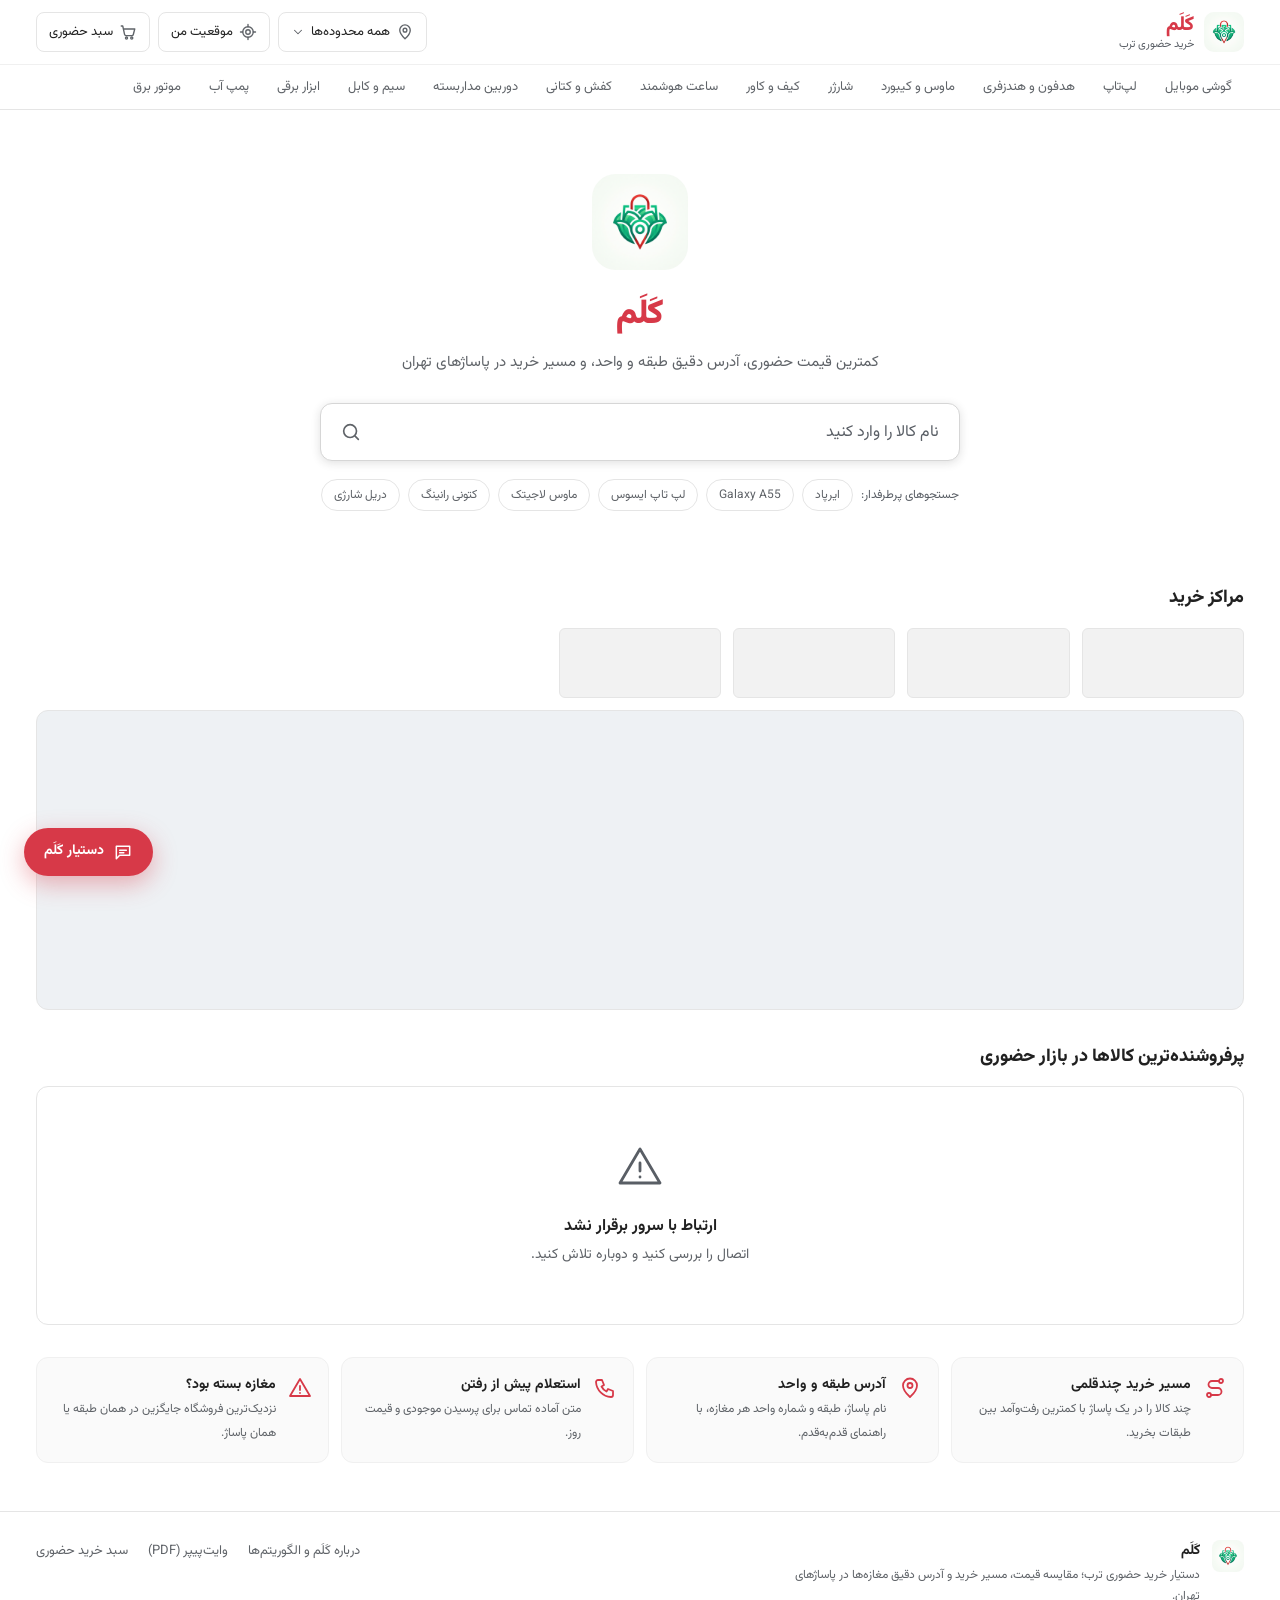
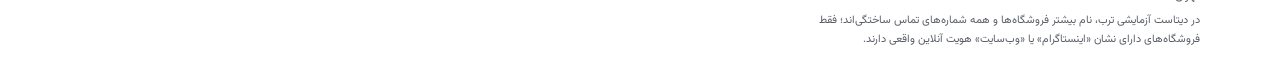
==== commit 8a07a692: "Merge the agent into the assistant: one chat that answers or acts - No separate chat/agent tabs. /ap" ====
--- a/public/index.html
+++ b/public/index.html
@@ -101,7 +101,7 @@
           <strong>دستیار کَلَم</strong>
           <span id="assistant-context" class="assistant-context-pill" hidden></span>
         </div>
-        <span>پاسخ‌ها مستقیماً بر مبنای داده‌های خرید حضوری ترب</span>
+        <span>مشاور و ایجنت خرید حضوری، بر مبنای داده‌های ترب</span>
       </div>
       <div class="assistant-actions">
         <button type="button" class="icon-btn dock-btn" id="dock-btn" data-action="toggle-dock" title="ثابت کنار صفحه" aria-label="ثابت کردن دستیار کنار صفحه" aria-pressed="true">
@@ -115,13 +115,9 @@
         </button>
       </div>
     </div>
-    <div class="assistant-modes" role="tablist" aria-label="حالت دستیار">
-      <button type="button" role="tab" class="mode-tab" id="mode-chat" data-action="assistant-mode" data-mode="chat" aria-selected="true">💬 گفتگو</button>
-      <button type="button" role="tab" class="mode-tab" id="mode-agent" data-action="assistant-mode" data-mode="agent" aria-selected="false">🤖 ایجنت خرید</button>
-    </div>
     <div class="assistant-body" id="chat-messages" aria-live="polite"></div>
     <form class="assistant-input" id="chat-form">
-      <input type="text" id="chat-input" placeholder="مثلاً: آیفون ۱۶ قسطی در چارسو یا دریل رونیکس..." autocomplete="off" aria-label="پیام به دستیار هوشمند کلم">
+      <input type="text" id="chat-input" placeholder="بپرسید یا کار بسپارید: «A55 قسطی نزدیک من پیدا کن و هماهنگ کن»" autocomplete="off" aria-label="پیام به دستیار هوشمند کلم">
       <button type="submit" class="btn btn-primary" aria-label="ارسال پیام">
         <svg viewBox="0 0 24 24" aria-hidden="true"><path d="M20 12 4 4l3 8-3 8 16-8ZM7 12h6"/></svg>
       </button>
--- a/public/app.css
+++ b/public/app.css
@@ -625,13 +625,9 @@
 @keyframes dock-in { from { transform: translateX(-24px); opacity: 0; } to { transform: none; opacity: 1; } }
 .dock-btn[aria-pressed="true"] { color: var(--primary); background: var(--primary-soft); }
 
-/* ---------- حالت‌های دستیار ---------- */
-.assistant-modes { display: flex; gap: 6px; padding: 8px 12px; background: var(--surface); border-bottom: 1px solid var(--divider); }
-.mode-tab { flex: 1; height: 34px; border-radius: 17px; border: 1px solid var(--border); background: var(--surface); color: var(--text-2); font: 600 12.5px/1 inherit; font-family: inherit; cursor: pointer; transition: background .15s, color .15s, border-color .15s; }
-.mode-tab[aria-selected="true"] { background: var(--primary); border-color: var(--primary); color: #fff; }
-.mode-tab:focus-visible { outline: 2px solid var(--primary); outline-offset: 2px; }
-.assistant.agent-mode .assistant-input input { border-color: var(--primary-border); background: var(--primary-soft); }
 .btn-agent { border-color: var(--primary-border); color: var(--primary); }
+.msg-card-actions { display: flex; flex-direction: column; gap: 6px; flex-shrink: 0; }
+.msg-card-actions .btn { height: 30px; padding: 0 10px; font-size: 11.5px; }
 
 /* ---------- تایم‌لاین مأموریت ایجنت ---------- */
 .msg-mission { max-width: 100%; width: 100%; }
